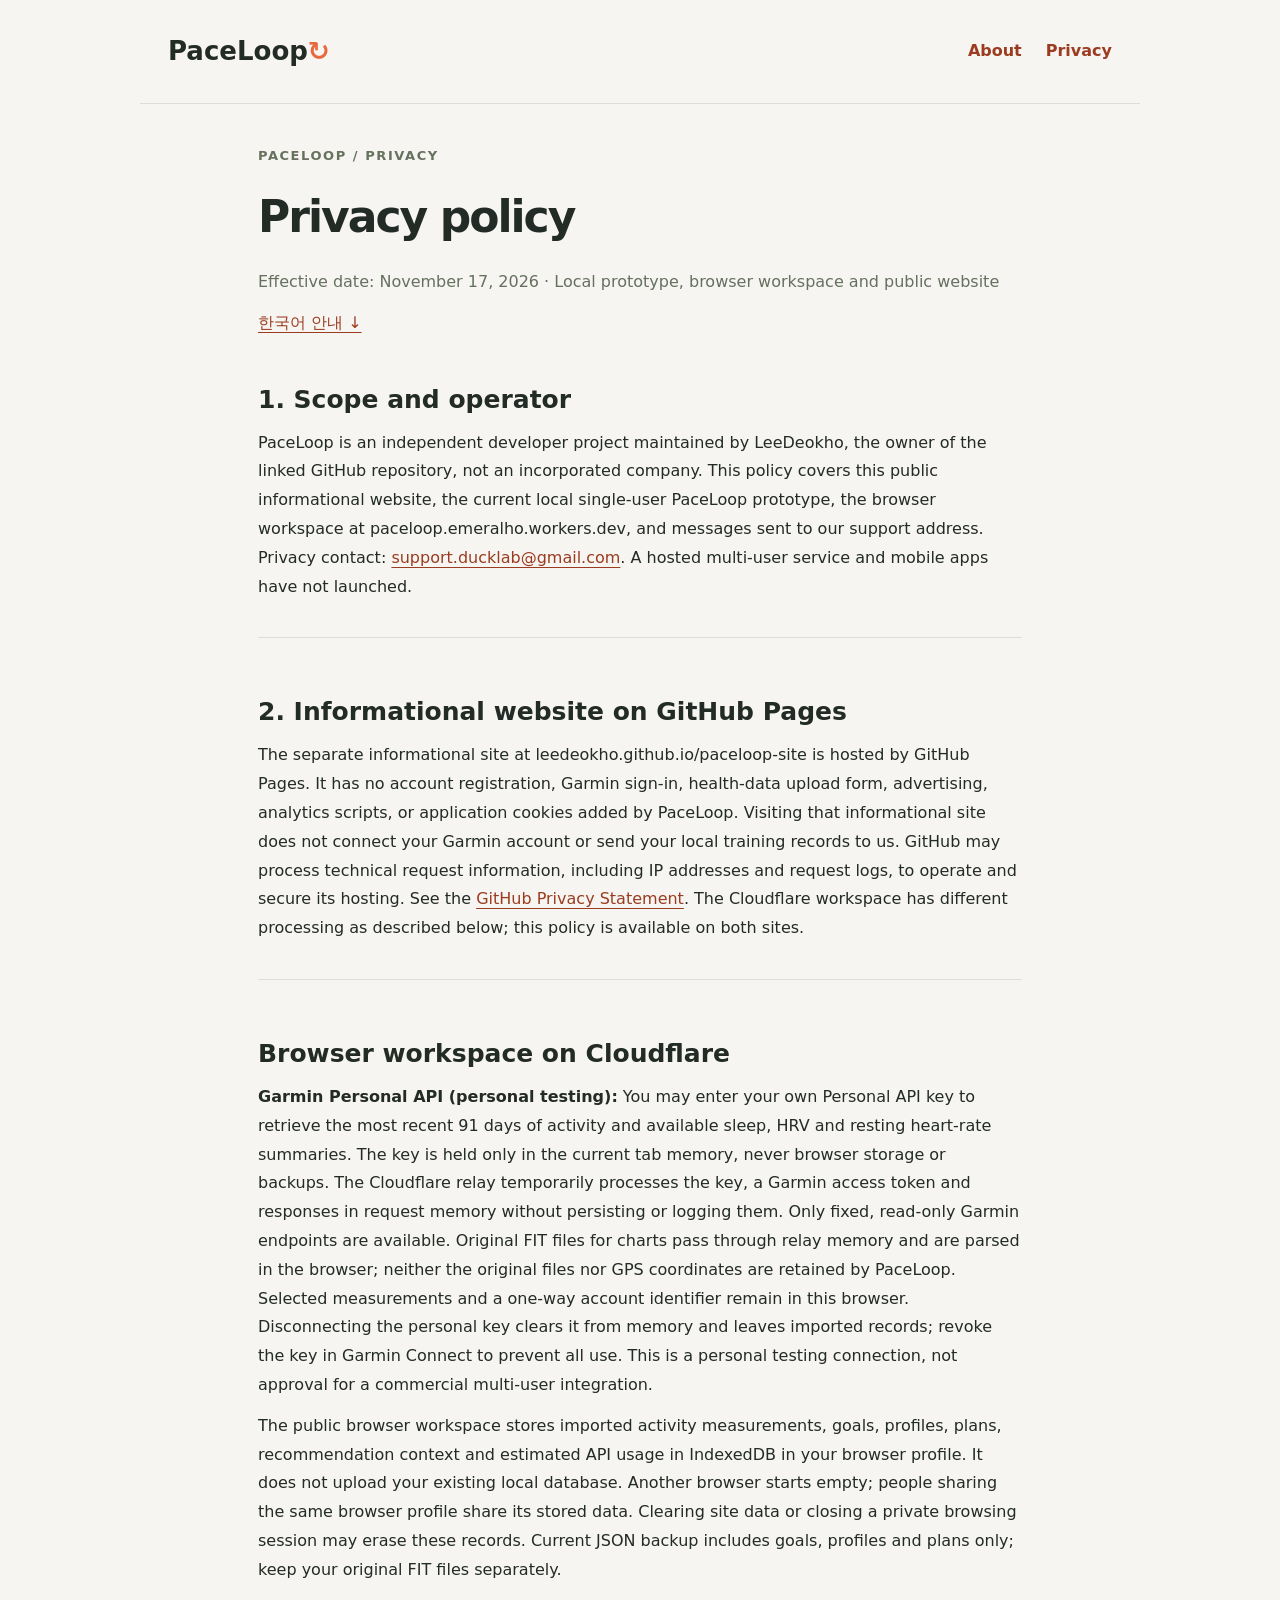
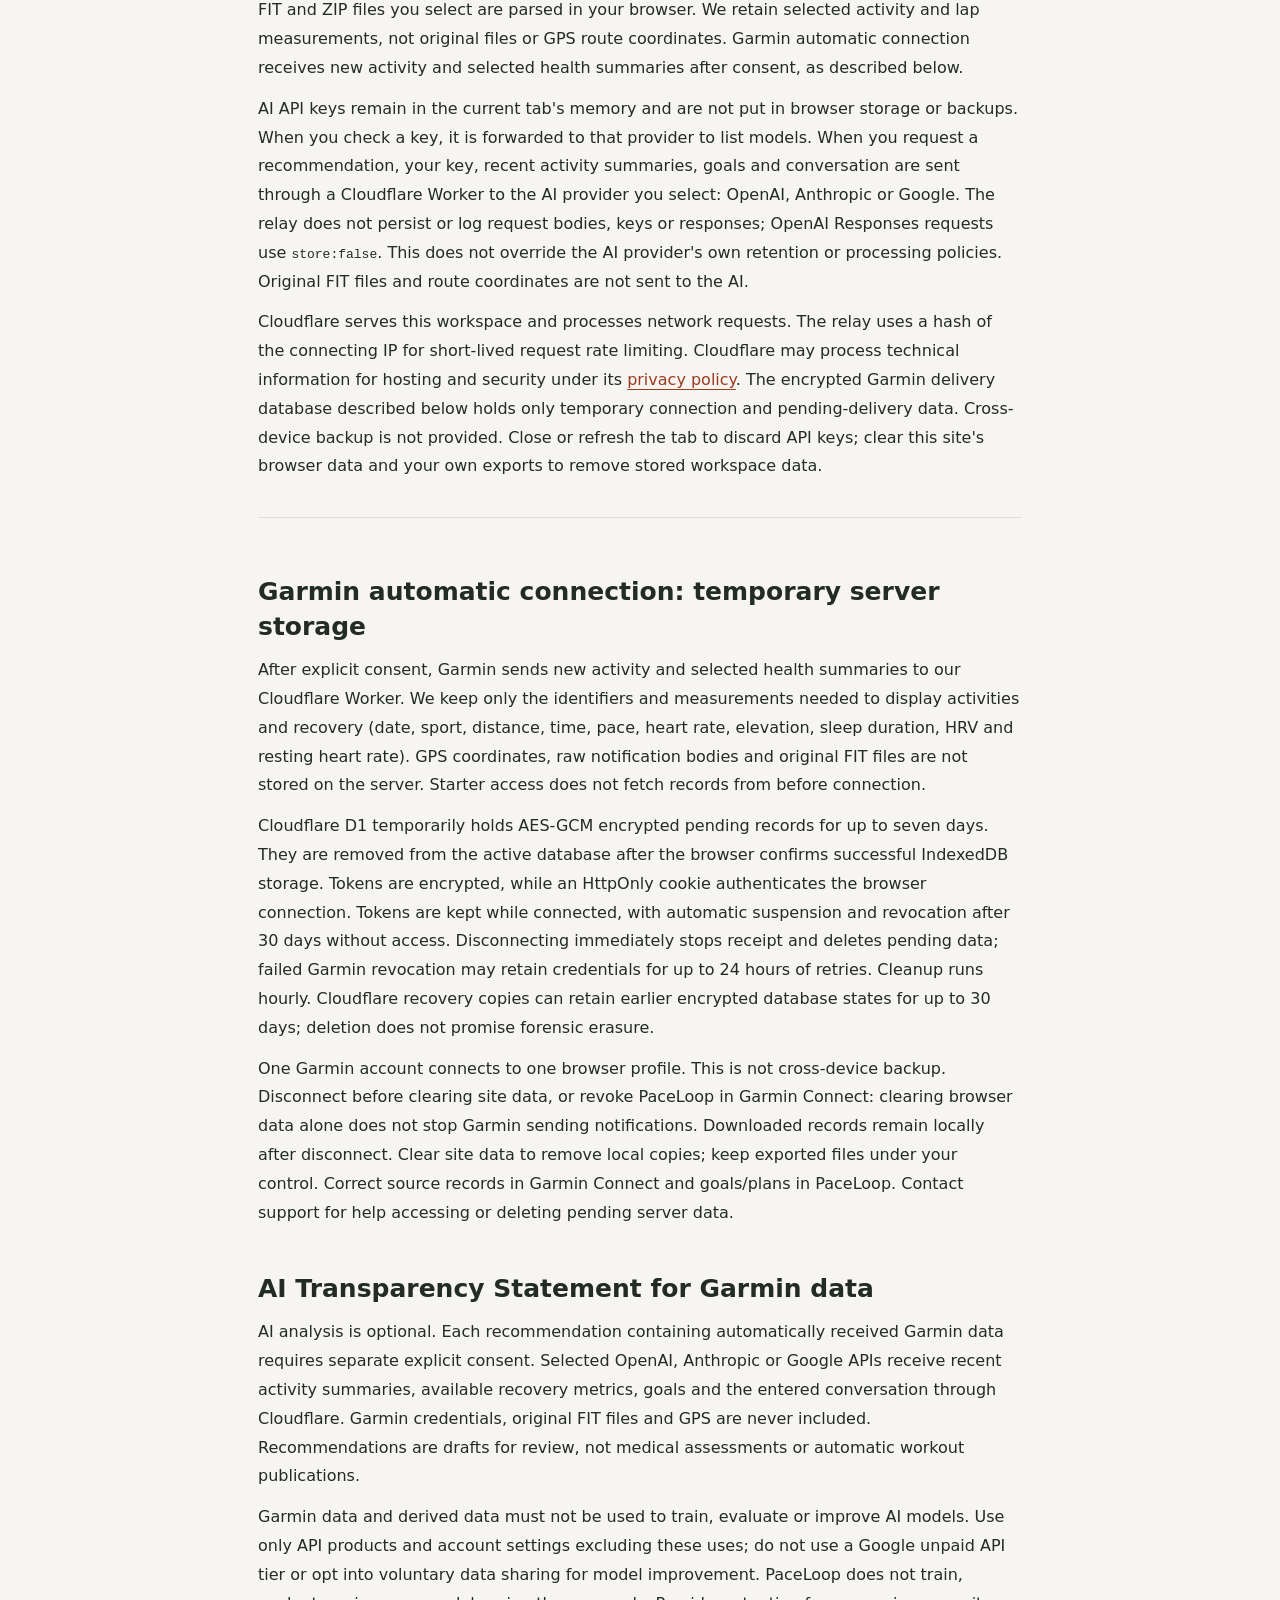
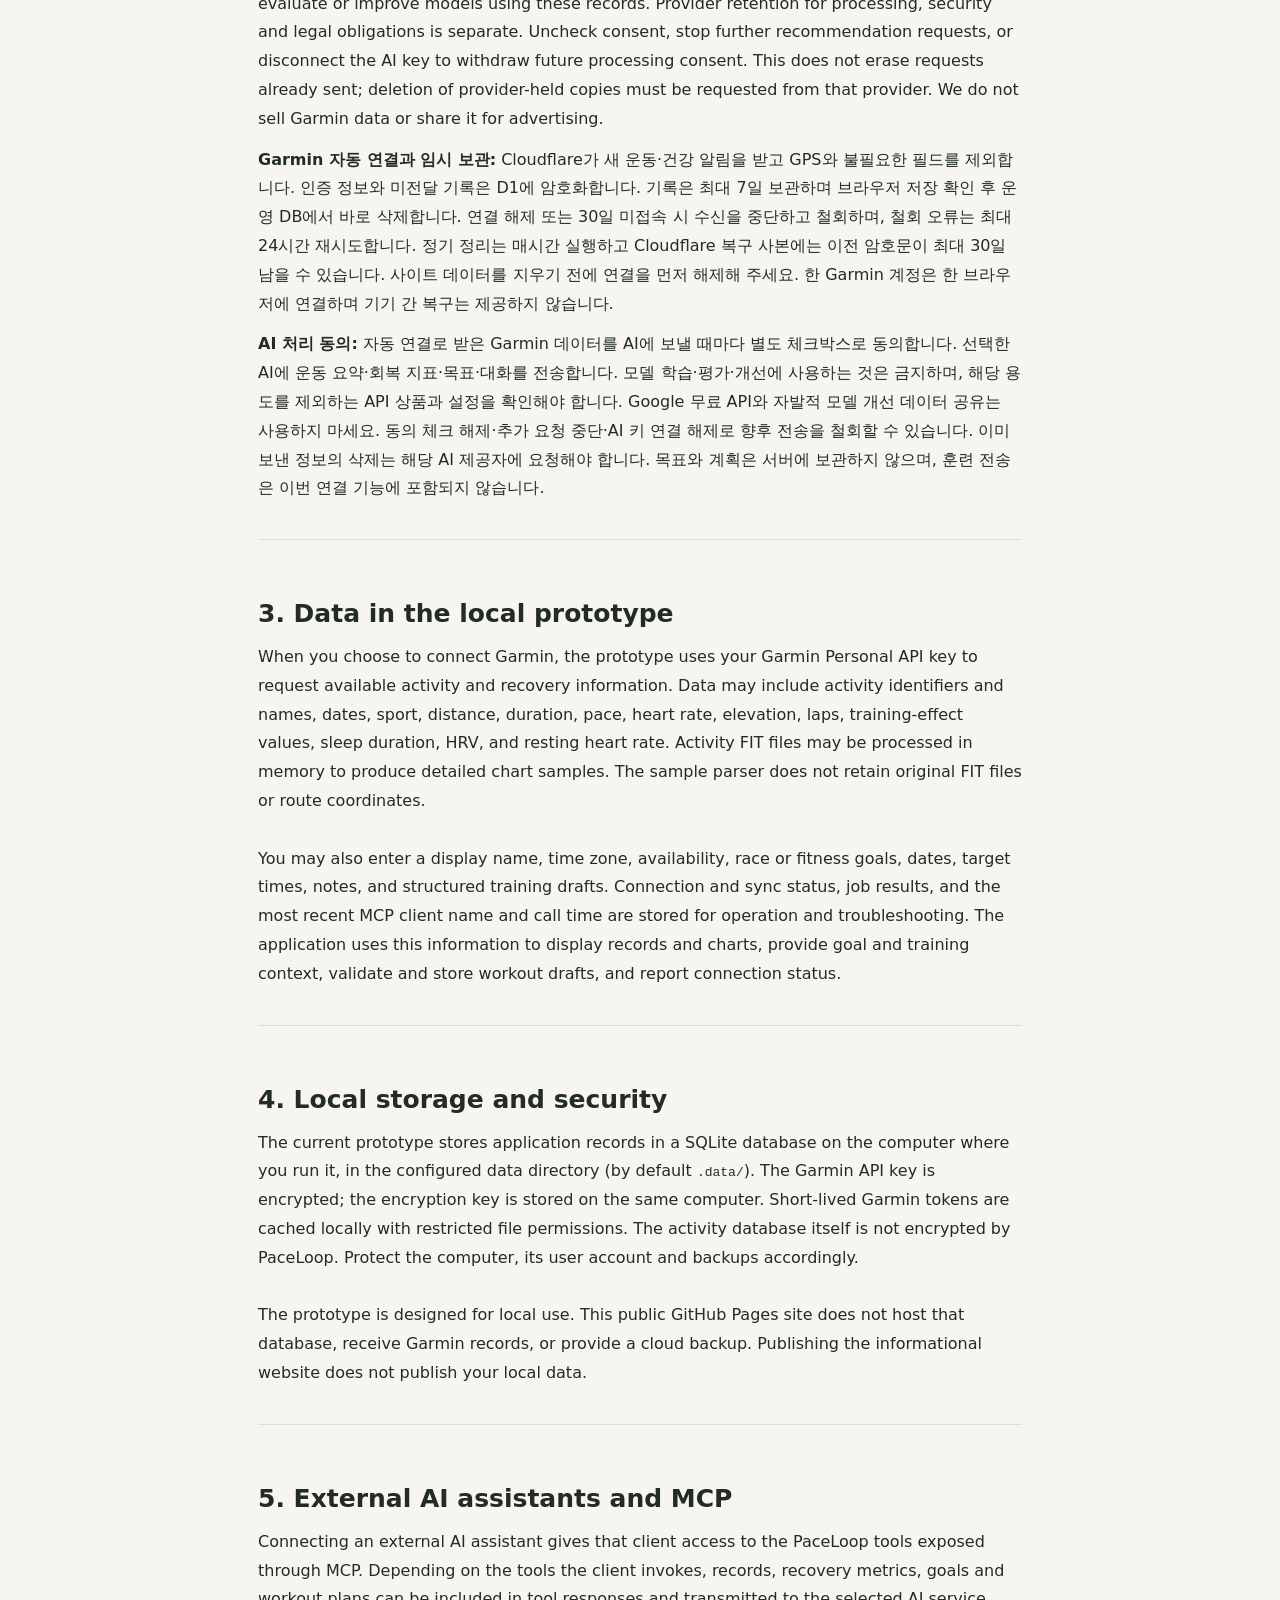
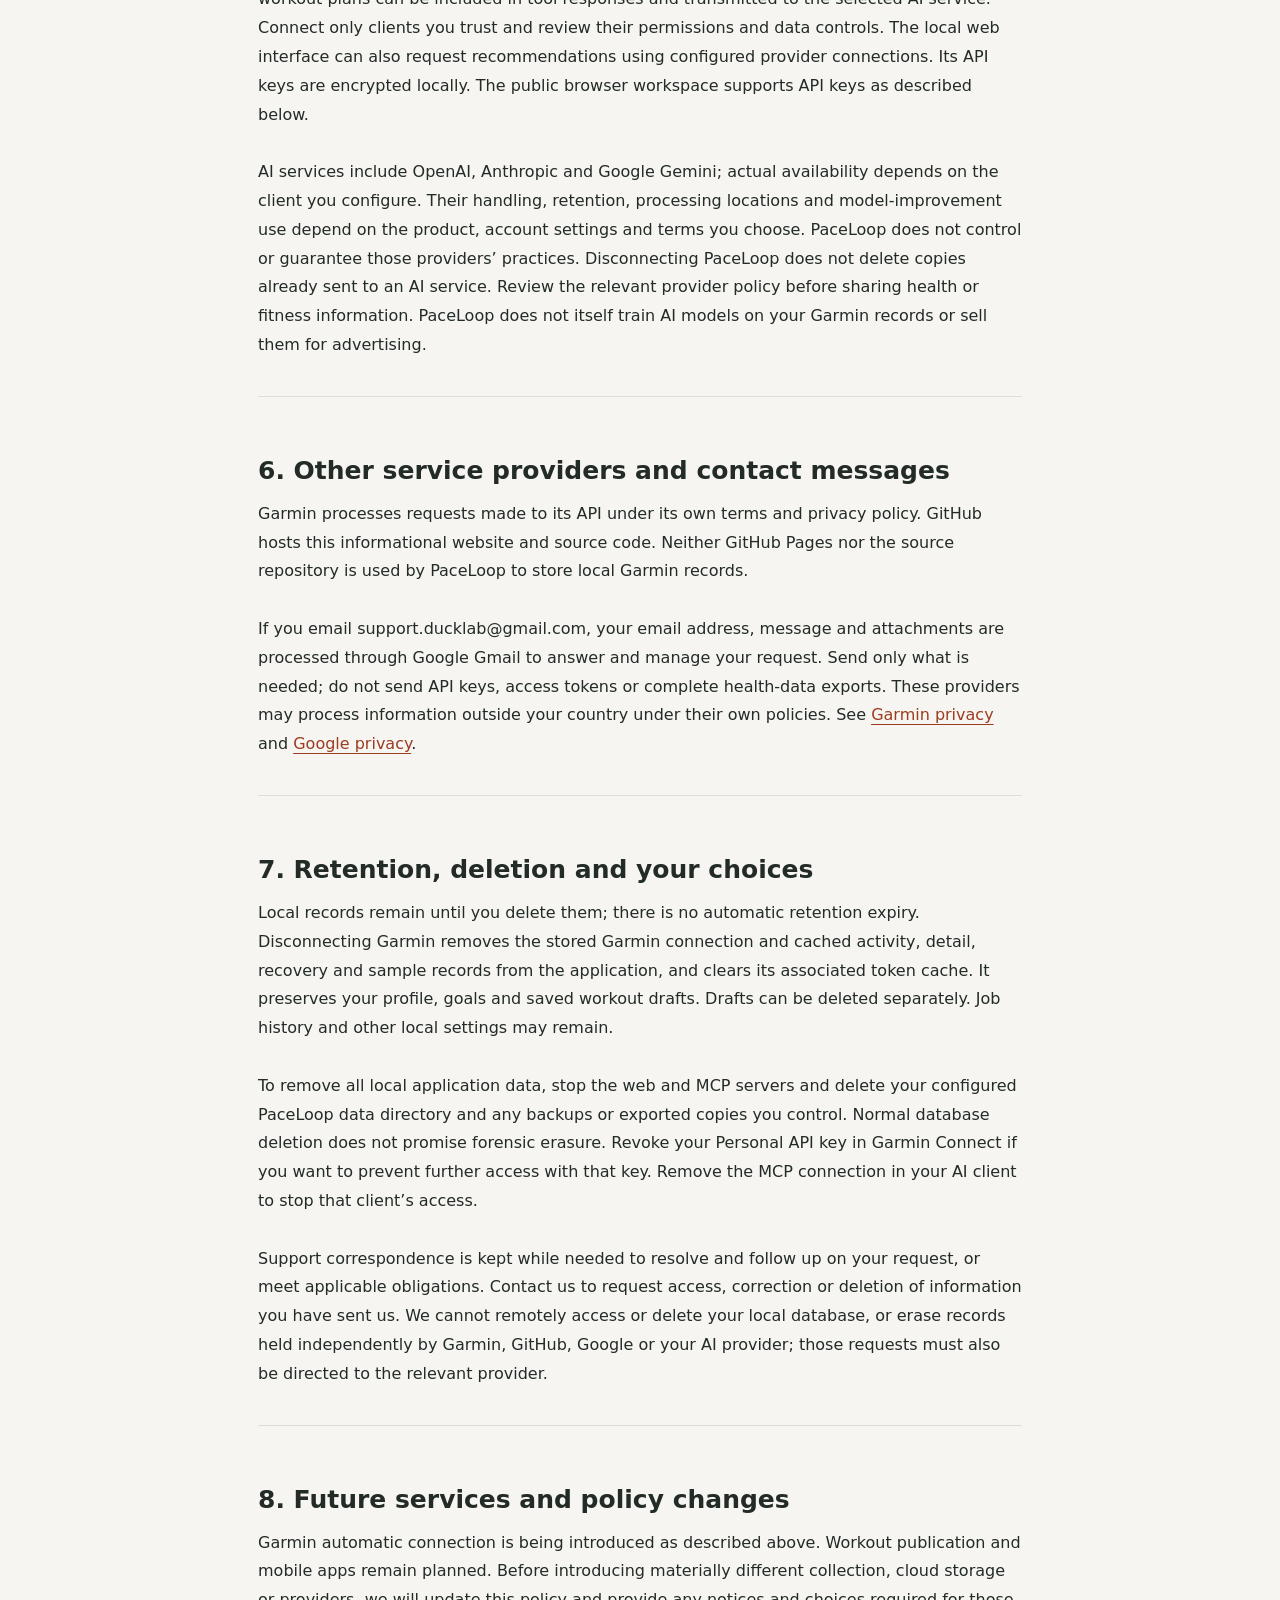
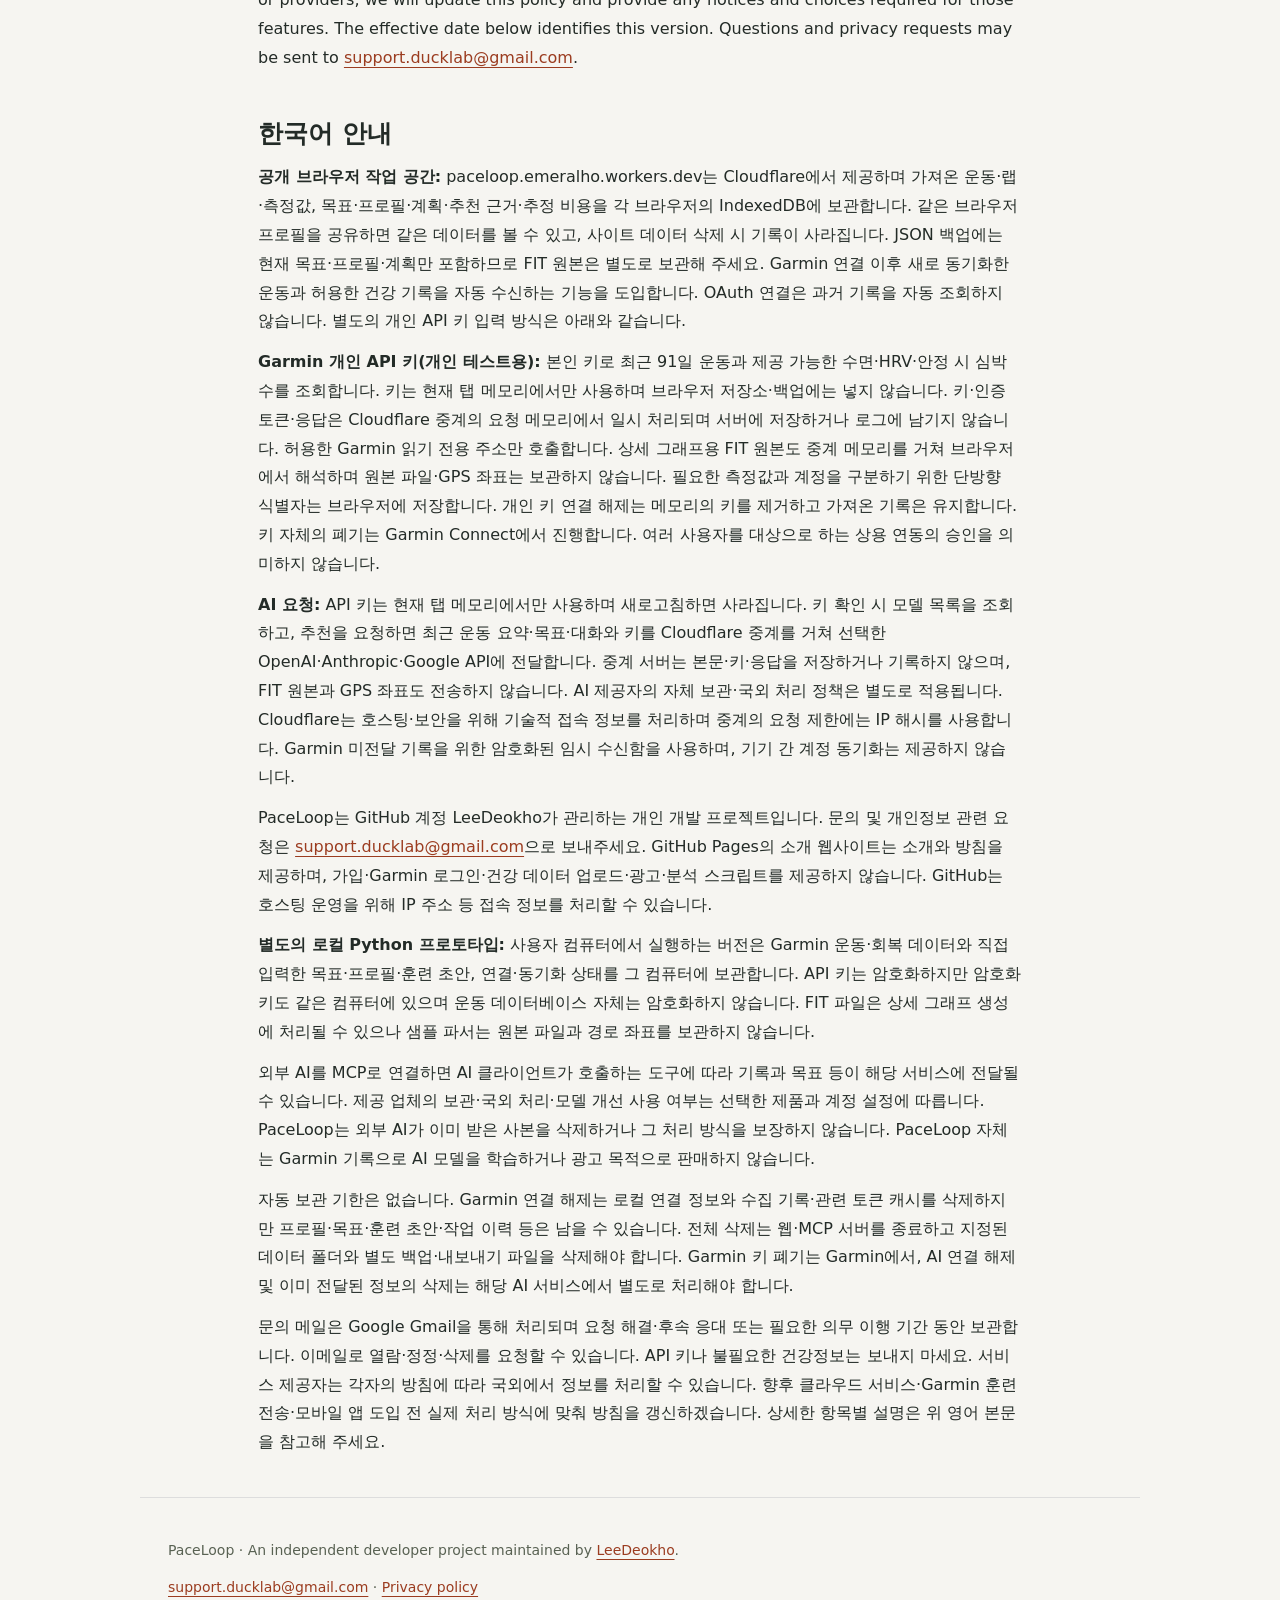
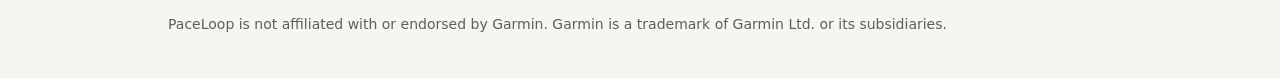
==== privacy/index.html @ 8177083c "feat: import Garmin history with a personal API key" ====
<!doctype html>
<html lang="en">
<head>
<meta charset="utf-8">
<meta name="viewport" content="width=device-width,initial-scale=1">
<title>Privacy policy | PaceLoop</title>
<meta name="description" content="PaceLoop, an independent running training project. Learn about the local prototype and how data is handled.">
<link rel="stylesheet" href="../style.css">
</head>
<body>
<header>
<a class="brand" href="../">PaceLoop<span aria-hidden="true" style="color:#e9683d">↻</span>
</a>
<nav aria-label="Main navigation">
<a href="../">About</a>
<a href="../privacy/">Privacy</a>
</nav>
</header>
<main class="policy">
<p class="eyebrow">PACELOOP / PRIVACY</p>
<h1>Privacy policy</h1>
<p class="muted">Effective date: November 17, 2026 · Local prototype, browser workspace and public website</p>
<p>
<a href="#korean">한국어 안내 ↓</a>
</p>
<section>
<h2>1. Scope and operator</h2>
<p>PaceLoop is an independent developer project maintained by LeeDeokho, the owner of the linked GitHub repository, not an incorporated company. This policy covers this public informational website, the current local single-user PaceLoop prototype, the browser workspace at paceloop.emeralho.workers.dev, and messages sent to our support address. Privacy contact: <a href="mailto:support.ducklab@gmail.com">support.ducklab@gmail.com</a>. A hosted multi-user service and mobile apps have not launched.</p>
</section>
<section>
<h2>2. Informational website on GitHub Pages</h2>
<p>The separate informational site at leedeokho.github.io/paceloop-site is hosted by GitHub Pages. It has no account registration, Garmin sign-in, health-data upload form, advertising, analytics scripts, or application cookies added by PaceLoop. Visiting that informational site does not connect your Garmin account or send your local training records to us. GitHub may process technical request information, including IP addresses and request logs, to operate and secure its hosting. See the <a href="https://docs.github.com/en/site-policy/privacy-policies/github-general-privacy-statement">GitHub Privacy Statement</a>. The Cloudflare workspace has different processing as described below; this policy is available on both sites.</p>
</section>
<section>
<h2>Browser workspace on Cloudflare</h2>
<p><strong>Garmin Personal API (personal testing):</strong> You may enter your own Personal API key to retrieve the most recent 91 days of activity and available sleep, HRV and resting heart-rate summaries. The key is held only in the current tab memory, never browser storage or backups. The Cloudflare relay temporarily processes the key, a Garmin access token and responses in request memory without persisting or logging them. Only fixed, read-only Garmin endpoints are available. Original FIT files for charts pass through relay memory and are parsed in the browser; neither the original files nor GPS coordinates are retained by PaceLoop. Selected measurements and a one-way account identifier remain in this browser. Disconnecting the personal key clears it from memory and leaves imported records; revoke the key in Garmin Connect to prevent all use. This is a personal testing connection, not approval for a commercial multi-user integration.</p>

<p>The public browser workspace stores imported activity measurements, goals, profiles, plans, recommendation context and estimated API usage in IndexedDB in your browser profile. It does not upload your existing local database. Another browser starts empty; people sharing the same browser profile share its stored data. Clearing site data or closing a private browsing session may erase these records. Current JSON backup includes goals, profiles and plans only; keep your original FIT files separately.</p>
<p>FIT and ZIP files you select are parsed in your browser. We retain selected activity and lap measurements, not original files or GPS route coordinates. Garmin automatic connection receives new activity and selected health summaries after consent, as described below.</p>
<p>AI API keys remain in the current tab's memory and are not put in browser storage or backups. When you check a key, it is forwarded to that provider to list models. When you request a recommendation, your key, recent activity summaries, goals and conversation are sent through a Cloudflare Worker to the AI provider you select: OpenAI, Anthropic or Google. The relay does not persist or log request bodies, keys or responses; OpenAI Responses requests use <code>store:false</code>. This does not override the AI provider's own retention or processing policies. Original FIT files and route coordinates are not sent to the AI.</p>
<p>Cloudflare serves this workspace and processes network requests. The relay uses a hash of the connecting IP for short-lived request rate limiting. Cloudflare may process technical information for hosting and security under its <a href="https://www.cloudflare.com/privacypolicy/">privacy policy</a>. The encrypted Garmin delivery database described below holds only temporary connection and pending-delivery data. Cross-device backup is not provided. Close or refresh the tab to discard API keys; clear this site's browser data and your own exports to remove stored workspace data.</p>
</section>
<section>
<h2>Garmin automatic connection: temporary server storage</h2>
<p>After explicit consent, Garmin sends new activity and selected health summaries to our Cloudflare Worker. We keep only the identifiers and measurements needed to display activities and recovery (date, sport, distance, time, pace, heart rate, elevation, sleep duration, HRV and resting heart rate). GPS coordinates, raw notification bodies and original FIT files are not stored on the server. Starter access does not fetch records from before connection.</p>
<p>Cloudflare D1 temporarily holds AES-GCM encrypted pending records for up to seven days. They are removed from the active database after the browser confirms successful IndexedDB storage. Tokens are encrypted, while an HttpOnly cookie authenticates the browser connection. Tokens are kept while connected, with automatic suspension and revocation after 30 days without access. Disconnecting immediately stops receipt and deletes pending data; failed Garmin revocation may retain credentials for up to 24 hours of retries. Cleanup runs hourly. Cloudflare recovery copies can retain earlier encrypted database states for up to 30 days; deletion does not promise forensic erasure.</p>
<p>One Garmin account connects to one browser profile. This is not cross-device backup. Disconnect before clearing site data, or revoke PaceLoop in Garmin Connect: clearing browser data alone does not stop Garmin sending notifications. Downloaded records remain locally after disconnect. Clear site data to remove local copies; keep exported files under your control. Correct source records in Garmin Connect and goals/plans in PaceLoop. Contact support for help accessing or deleting pending server data.</p>
<h2>AI Transparency Statement for Garmin data</h2>
<p>AI analysis is optional. Each recommendation containing automatically received Garmin data requires separate explicit consent. Selected OpenAI, Anthropic or Google APIs receive recent activity summaries, available recovery metrics, goals and the entered conversation through Cloudflare. Garmin credentials, original FIT files and GPS are never included. Recommendations are drafts for review, not medical assessments or automatic workout publications.</p>
<p>Garmin data and derived data must not be used to train, evaluate or improve AI models. Use only API products and account settings excluding these uses; do not use a Google unpaid API tier or opt into voluntary data sharing for model improvement. PaceLoop does not train, evaluate or improve models using these records. Provider retention for processing, security and legal obligations is separate. Uncheck consent, stop further recommendation requests, or disconnect the AI key to withdraw future processing consent. This does not erase requests already sent; deletion of provider-held copies must be requested from that provider. We do not sell Garmin data or share it for advertising.</p>
<p lang="ko"><strong>Garmin 자동 연결과 임시 보관:</strong> Cloudflare가 새 운동·건강 알림을 받고 GPS와 불필요한 필드를 제외합니다. 인증 정보와 미전달 기록은 D1에 암호화합니다. 기록은 최대 7일 보관하며 브라우저 저장 확인 후 운영 DB에서 바로 삭제합니다. 연결 해제 또는 30일 미접속 시 수신을 중단하고 철회하며, 철회 오류는 최대 24시간 재시도합니다. 정기 정리는 매시간 실행하고 Cloudflare 복구 사본에는 이전 암호문이 최대 30일 남을 수 있습니다. 사이트 데이터를 지우기 전에 연결을 먼저 해제해 주세요. 한 Garmin 계정은 한 브라우저에 연결하며 기기 간 복구는 제공하지 않습니다.</p>
<p lang="ko"><strong>AI 처리 동의:</strong> 자동 연결로 받은 Garmin 데이터를 AI에 보낼 때마다 별도 체크박스로 동의합니다. 선택한 AI에 운동 요약·회복 지표·목표·대화를 전송합니다. 모델 학습·평가·개선에 사용하는 것은 금지하며, 해당 용도를 제외하는 API 상품과 설정을 확인해야 합니다. Google 무료 API와 자발적 모델 개선 데이터 공유는 사용하지 마세요. 동의 체크 해제·추가 요청 중단·AI 키 연결 해제로 향후 전송을 철회할 수 있습니다. 이미 보낸 정보의 삭제는 해당 AI 제공자에 요청해야 합니다. 목표와 계획은 서버에 보관하지 않으며, 훈련 전송은 이번 연결 기능에 포함되지 않습니다.</p>
</section>
<section>
<h2>3. Data in the local prototype</h2>
<p>When you choose to connect Garmin, the prototype uses your Garmin Personal API key to request available activity and recovery information. Data may include activity identifiers and names, dates, sport, distance, duration, pace, heart rate, elevation, laps, training-effect values, sleep duration, HRV, and resting heart rate. Activity FIT files may be processed in memory to produce detailed chart samples. The sample parser does not retain original FIT files or route coordinates.<br>
<br>You may also enter a display name, time zone, availability, race or fitness goals, dates, target times, notes, and structured training drafts. Connection and sync status, job results, and the most recent MCP client name and call time are stored for operation and troubleshooting. The application uses this information to display records and charts, provide goal and training context, validate and store workout drafts, and report connection status.</p>
</section>
<section>
<h2>4. Local storage and security</h2>
<p>The current prototype stores application records in a SQLite database on the computer where you run it, in the configured data directory (by default <code>.data/</code>). The Garmin API key is encrypted; the encryption key is stored on the same computer. Short-lived Garmin tokens are cached locally with restricted file permissions. The activity database itself is not encrypted by PaceLoop. Protect the computer, its user account and backups accordingly.<br>
<br>The prototype is designed for local use. This public GitHub Pages site does not host that database, receive Garmin records, or provide a cloud backup. Publishing the informational website does not publish your local data.</p>
</section>
<section>
<h2>5. External AI assistants and MCP</h2>
<p>Connecting an external AI assistant gives that client access to the PaceLoop tools exposed through MCP. Depending on the tools the client invokes, records, recovery metrics, goals and workout plans can be included in tool responses and transmitted to the selected AI service. Connect only clients you trust and review their permissions and data controls. The local web interface can also request recommendations using configured provider connections. Its API keys are encrypted locally. The public browser workspace supports API keys as described below.<br>
<br>AI services include OpenAI, Anthropic and Google Gemini; actual availability depends on the client you configure. Their handling, retention, processing locations and model-improvement use depend on the product, account settings and terms you choose. PaceLoop does not control or guarantee those providers’ practices. Disconnecting PaceLoop does not delete copies already sent to an AI service. Review the relevant provider policy before sharing health or fitness information. PaceLoop does not itself train AI models on your Garmin records or sell them for advertising.</p>
</section>
<section>
<h2>6. Other service providers and contact messages</h2>
<p>Garmin processes requests made to its API under its own terms and privacy policy. GitHub hosts this informational website and source code. Neither GitHub Pages nor the source repository is used by PaceLoop to store local Garmin records.<br>
<br>If you email support.ducklab@gmail.com, your email address, message and attachments are processed through Google Gmail to answer and manage your request. Send only what is needed; do not send API keys, access tokens or complete health-data exports. These providers may process information outside your country under their own policies. See <a href="https://www.garmin.com/en-US/privacy/global/">Garmin privacy</a> and <a href="https://policies.google.com/privacy">Google privacy</a>.</p>
</section>
<section>
<h2>7. Retention, deletion and your choices</h2>
<p>Local records remain until you delete them; there is no automatic retention expiry. Disconnecting Garmin removes the stored Garmin connection and cached activity, detail, recovery and sample records from the application, and clears its associated token cache. It preserves your profile, goals and saved workout drafts. Drafts can be deleted separately. Job history and other local settings may remain.<br>
<br>To remove all local application data, stop the web and MCP servers and delete your configured PaceLoop data directory and any backups or exported copies you control. Normal database deletion does not promise forensic erasure. Revoke your Personal API key in Garmin Connect if you want to prevent further access with that key. Remove the MCP connection in your AI client to stop that client’s access.<br>
<br>Support correspondence is kept while needed to resolve and follow up on your request, or meet applicable obligations. Contact us to request access, correction or deletion of information you have sent us. We cannot remotely access or delete your local database, or erase records held independently by Garmin, GitHub, Google or your AI provider; those requests must also be directed to the relevant provider.</p>
</section>
<section>
<h2>8. Future services and policy changes</h2>
<p>Garmin automatic connection is being introduced as described above. Workout publication and mobile apps remain planned. Before introducing materially different collection, cloud storage or providers, we will update this policy and provide any notices and choices required for those features. The effective date below identifies this version. Questions and privacy requests may be sent to <a href="mailto:support.ducklab@gmail.com">support.ducklab@gmail.com</a>.</p>
</section>
<div id="korean">
<section lang="ko">
<h2>한국어 안내</h2><p><strong>공개 브라우저 작업 공간:</strong> paceloop.emeralho.workers.dev는 Cloudflare에서 제공하며 가져온 운동·랩·측정값, 목표·프로필·계획·추천 근거·추정 비용을 각 브라우저의 IndexedDB에 보관합니다. 같은 브라우저 프로필을 공유하면 같은 데이터를 볼 수 있고, 사이트 데이터 삭제 시 기록이 사라집니다. JSON 백업에는 현재 목표·프로필·계획만 포함하므로 FIT 원본은 별도로 보관해 주세요. Garmin 연결 이후 새로 동기화한 운동과 허용한 건강 기록을 자동 수신하는 기능을 도입합니다. OAuth 연결은 과거 기록을 자동 조회하지 않습니다. 별도의 개인 API 키 입력 방식은 아래와 같습니다.</p>
<p><strong>Garmin 개인 API 키(개인 테스트용):</strong> 본인 키로 최근 91일 운동과 제공 가능한 수면·HRV·안정 시 심박수를 조회합니다. 키는 현재 탭 메모리에서만 사용하며 브라우저 저장소·백업에는 넣지 않습니다. 키·인증 토큰·응답은 Cloudflare 중계의 요청 메모리에서 일시 처리되며 서버에 저장하거나 로그에 남기지 않습니다. 허용한 Garmin 읽기 전용 주소만 호출합니다. 상세 그래프용 FIT 원본도 중계 메모리를 거쳐 브라우저에서 해석하며 원본 파일·GPS 좌표는 보관하지 않습니다. 필요한 측정값과 계정을 구분하기 위한 단방향 식별자는 브라우저에 저장합니다. 개인 키 연결 해제는 메모리의 키를 제거하고 가져온 기록은 유지합니다. 키 자체의 폐기는 Garmin Connect에서 진행합니다. 여러 사용자를 대상으로 하는 상용 연동의 승인을 의미하지 않습니다.</p>
<p><strong>AI 요청:</strong> API 키는 현재 탭 메모리에서만 사용하며 새로고침하면 사라집니다. 키 확인 시 모델 목록을 조회하고, 추천을 요청하면 최근 운동 요약·목표·대화와 키를 Cloudflare 중계를 거쳐 선택한 OpenAI·Anthropic·Google API에 전달합니다. 중계 서버는 본문·키·응답을 저장하거나 기록하지 않으며, FIT 원본과 GPS 좌표도 전송하지 않습니다. AI 제공자의 자체 보관·국외 처리 정책은 별도로 적용됩니다. Cloudflare는 호스팅·보안을 위해 기술적 접속 정보를 처리하며 중계의 요청 제한에는 IP 해시를 사용합니다. Garmin 미전달 기록을 위한 암호화된 임시 수신함을 사용하며, 기기 간 계정 동기화는 제공하지 않습니다.</p>

<p>PaceLoop는 GitHub 계정 LeeDeokho가 관리하는 개인 개발 프로젝트입니다. 문의 및 개인정보 관련 요청은 <a href="mailto:support.ducklab@gmail.com">support.ducklab@gmail.com</a>으로 보내주세요. GitHub Pages의 소개 웹사이트는 소개와 방침을 제공하며, 가입·Garmin 로그인·건강 데이터 업로드·광고·분석 스크립트를 제공하지 않습니다. GitHub는 호스팅 운영을 위해 IP 주소 등 접속 정보를 처리할 수 있습니다.</p>
<p><strong>별도의 로컬 Python 프로토타입:</strong> 사용자 컴퓨터에서 실행하는 버전은 Garmin 운동·회복 데이터와 직접 입력한 목표·프로필·훈련 초안, 연결·동기화 상태를 그 컴퓨터에 보관합니다. API 키는 암호화하지만 암호화 키도 같은 컴퓨터에 있으며 운동 데이터베이스 자체는 암호화하지 않습니다. FIT 파일은 상세 그래프 생성에 처리될 수 있으나 샘플 파서는 원본 파일과 경로 좌표를 보관하지 않습니다.</p>
<p>외부 AI를 MCP로 연결하면 AI 클라이언트가 호출하는 도구에 따라 기록과 목표 등이 해당 서비스에 전달될 수 있습니다. 제공 업체의 보관·국외 처리·모델 개선 사용 여부는 선택한 제품과 계정 설정에 따릅니다. PaceLoop는 외부 AI가 이미 받은 사본을 삭제하거나 그 처리 방식을 보장하지 않습니다. PaceLoop 자체는 Garmin 기록으로 AI 모델을 학습하거나 광고 목적으로 판매하지 않습니다.</p>
<p>자동 보관 기한은 없습니다. Garmin 연결 해제는 로컬 연결 정보와 수집 기록·관련 토큰 캐시를 삭제하지만 프로필·목표·훈련 초안·작업 이력 등은 남을 수 있습니다. 전체 삭제는 웹·MCP 서버를 종료하고 지정된 데이터 폴더와 별도 백업·내보내기 파일을 삭제해야 합니다. Garmin 키 폐기는 Garmin에서, AI 연결 해제 및 이미 전달된 정보의 삭제는 해당 AI 서비스에서 별도로 처리해야 합니다.</p>
<p>문의 메일은 Google Gmail을 통해 처리되며 요청 해결·후속 응대 또는 필요한 의무 이행 기간 동안 보관합니다. 이메일로 열람·정정·삭제를 요청할 수 있습니다. API 키나 불필요한 건강정보는 보내지 마세요. 서비스 제공자는 각자의 방침에 따라 국외에서 정보를 처리할 수 있습니다. 향후 클라우드 서비스·Garmin 훈련 전송·모바일 앱 도입 전 실제 처리 방식에 맞춰 방침을 갱신하겠습니다. 상세한 항목별 설명은 위 영어 본문을 참고해 주세요.</p>
</section>
</div>
</main>
<footer>
<p>PaceLoop · An independent developer project maintained by <a href="https://github.com/LeeDeokho">LeeDeokho</a>.</p>
<p>
<a href="mailto:support.ducklab@gmail.com">support.ducklab@gmail.com</a> · <a href="../privacy/">Privacy policy</a>
</p>
<p>PaceLoop is not affiliated with or endorsed by Garmin. Garmin is a trademark of Garmin Ltd. or its subsidiaries.</p>
</footer>
</body>
</html>
---- style.css ----
*{box-sizing:border-box}html{scroll-behavior:smooth}body{margin:0;background:#f6f5f1;color:#232b27;font-family:system-ui,-apple-system,sans-serif;line-height:1.8}a{color:#9b3c20;text-underline-offset:4px}a:focus-visible{outline:3px solid #ec7048;outline-offset:5px}header,main,footer{max-width:1000px;margin:auto;padding:28px}header{display:flex;justify-content:space-between;align-items:center;border-bottom:1px solid #ddd}header a{text-decoration:none;font-weight:700}.brand{font-size:26px;color:#232b27}nav{display:flex;gap:24px}h1{font-size:clamp(36px,6vw,66px);line-height:1.2;letter-spacing:-.045em;margin:24px 0}h2{font-size:25px;line-height:1.4;margin:32px 0 12px}p{margin:12px 0}.eyebrow{color:#66715e;font-weight:700;letter-spacing:.12em;font-size:13px}.lead{font-size:21px;max-width:740px;color:#56624f}.hero{padding:40px 0}.button{display:inline-block;background:#e9683d;color:#fff;padding:12px 22px;border-radius:12px;text-decoration:none;font-weight:700;margin:16px 12px 0 0}.panel{background:#fff;border:1px solid #dfe2d9;border-radius:22px;padding:28px;margin:24px 0}.grid{display:grid;grid-template-columns:repeat(3,1fr);gap:24px}.grid h2{margin-top:0}.tag{display:inline-block;background:#eaf0e1;color:#4e613e;border-radius:20px;padding:4px 14px;font-size:13px}footer{border-top:1px solid #ddd;font-size:14px;color:#596253;overflow-wrap:anywhere}.policy{max-width:820px}.policy h1{font-size:44px}.policy h2{padding-top:12px}.policy p,.policy li{overflow-wrap:anywhere}.policy section+section{border-top:1px solid #ddd;margin-top:36px;padding-top:12px}.muted{color:#65705e}details{padding:20px 0}summary{cursor:pointer;font-weight:700;font-size:22px} @media(max-width:650px){header,main,footer{padding:20px}.grid{grid-template-columns:1fr;gap:12px}nav{gap:14px;font-size:14px}.panel{padding:20px}.hero{padding:24px 0}.policy h1{font-size:34px}}
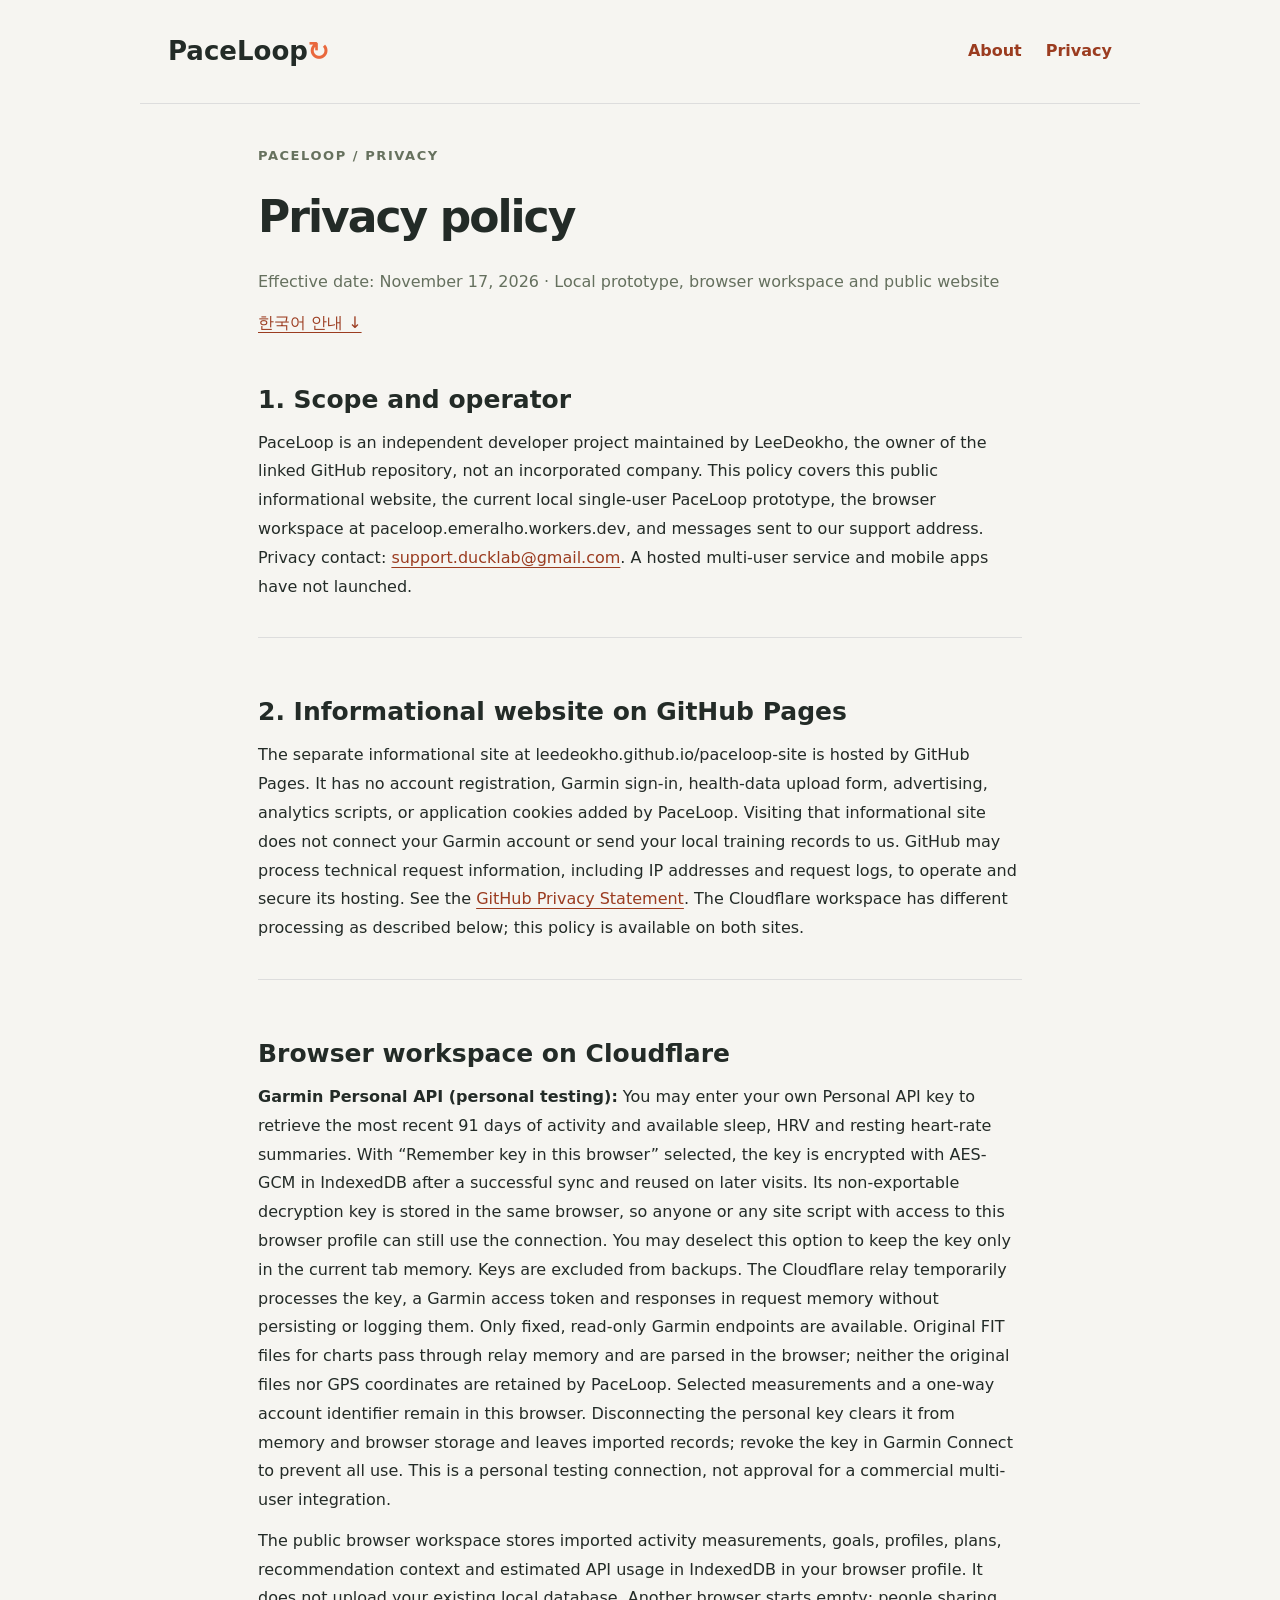
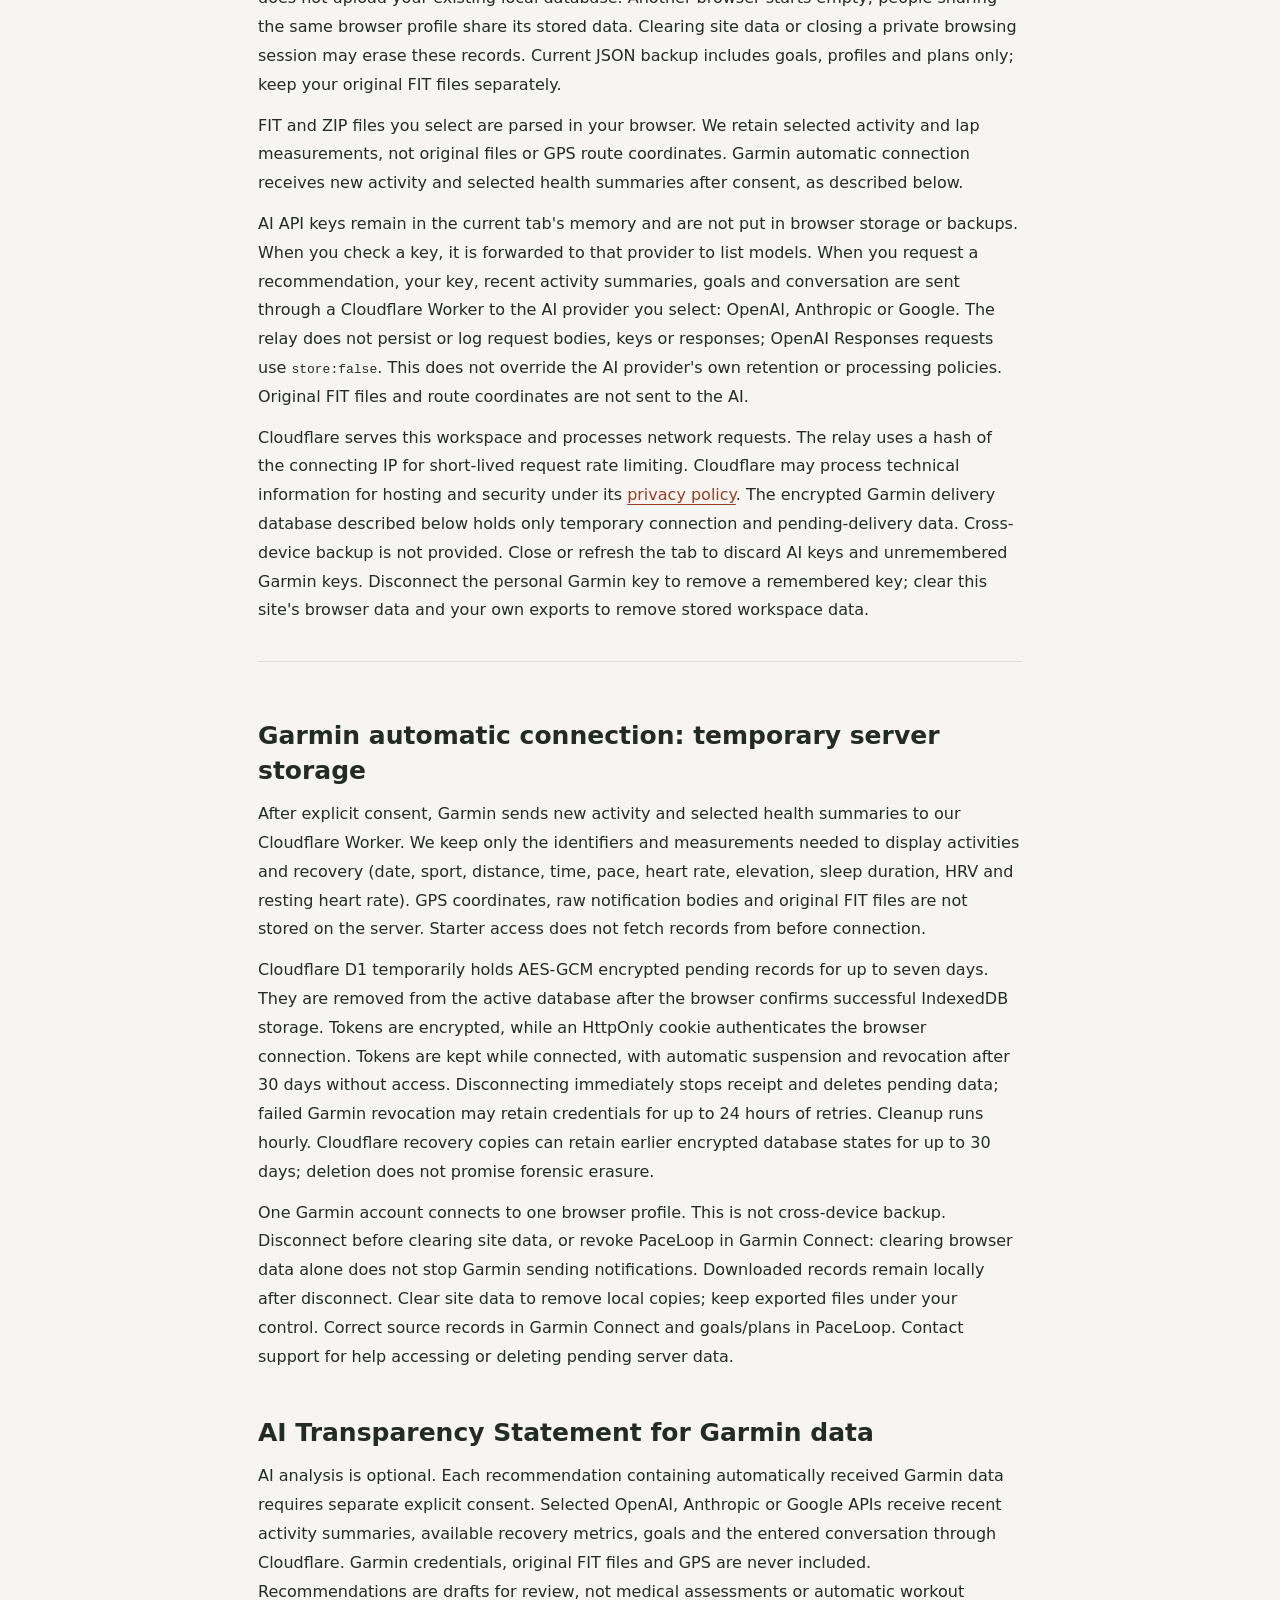
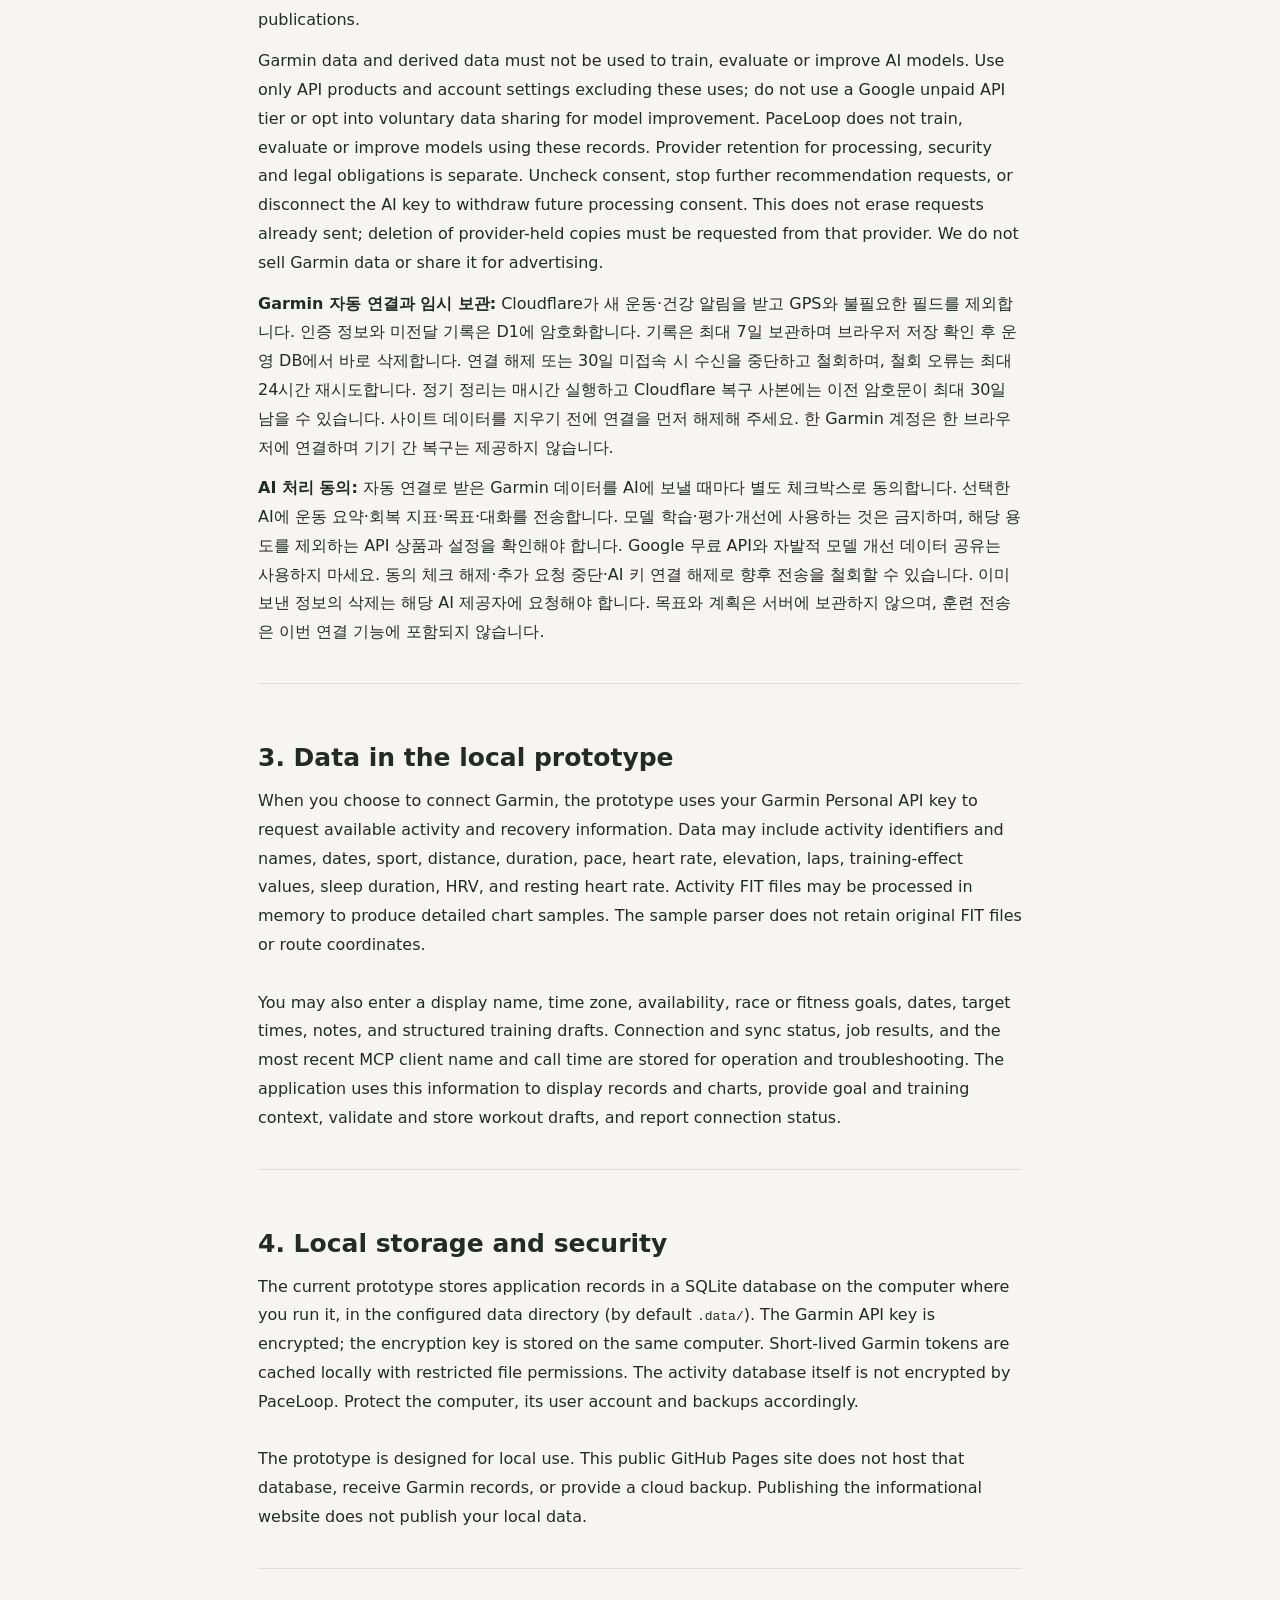
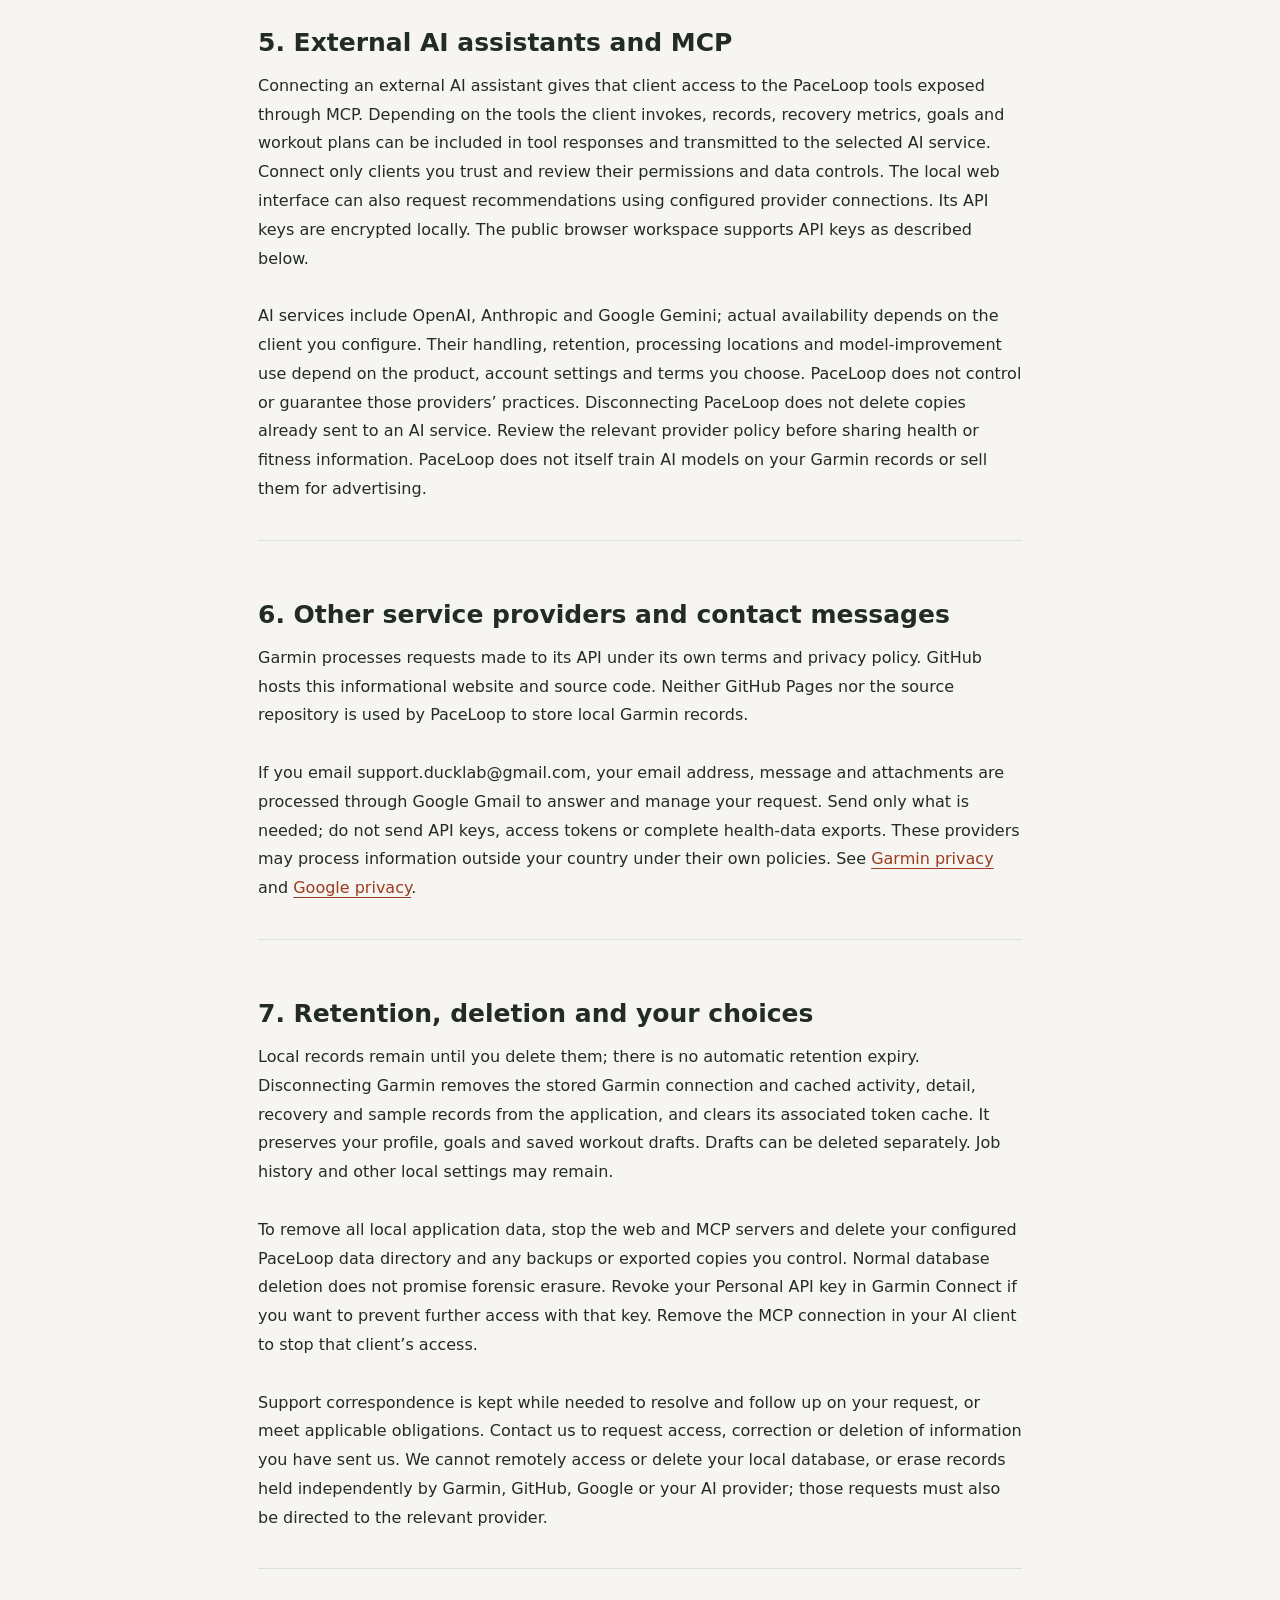
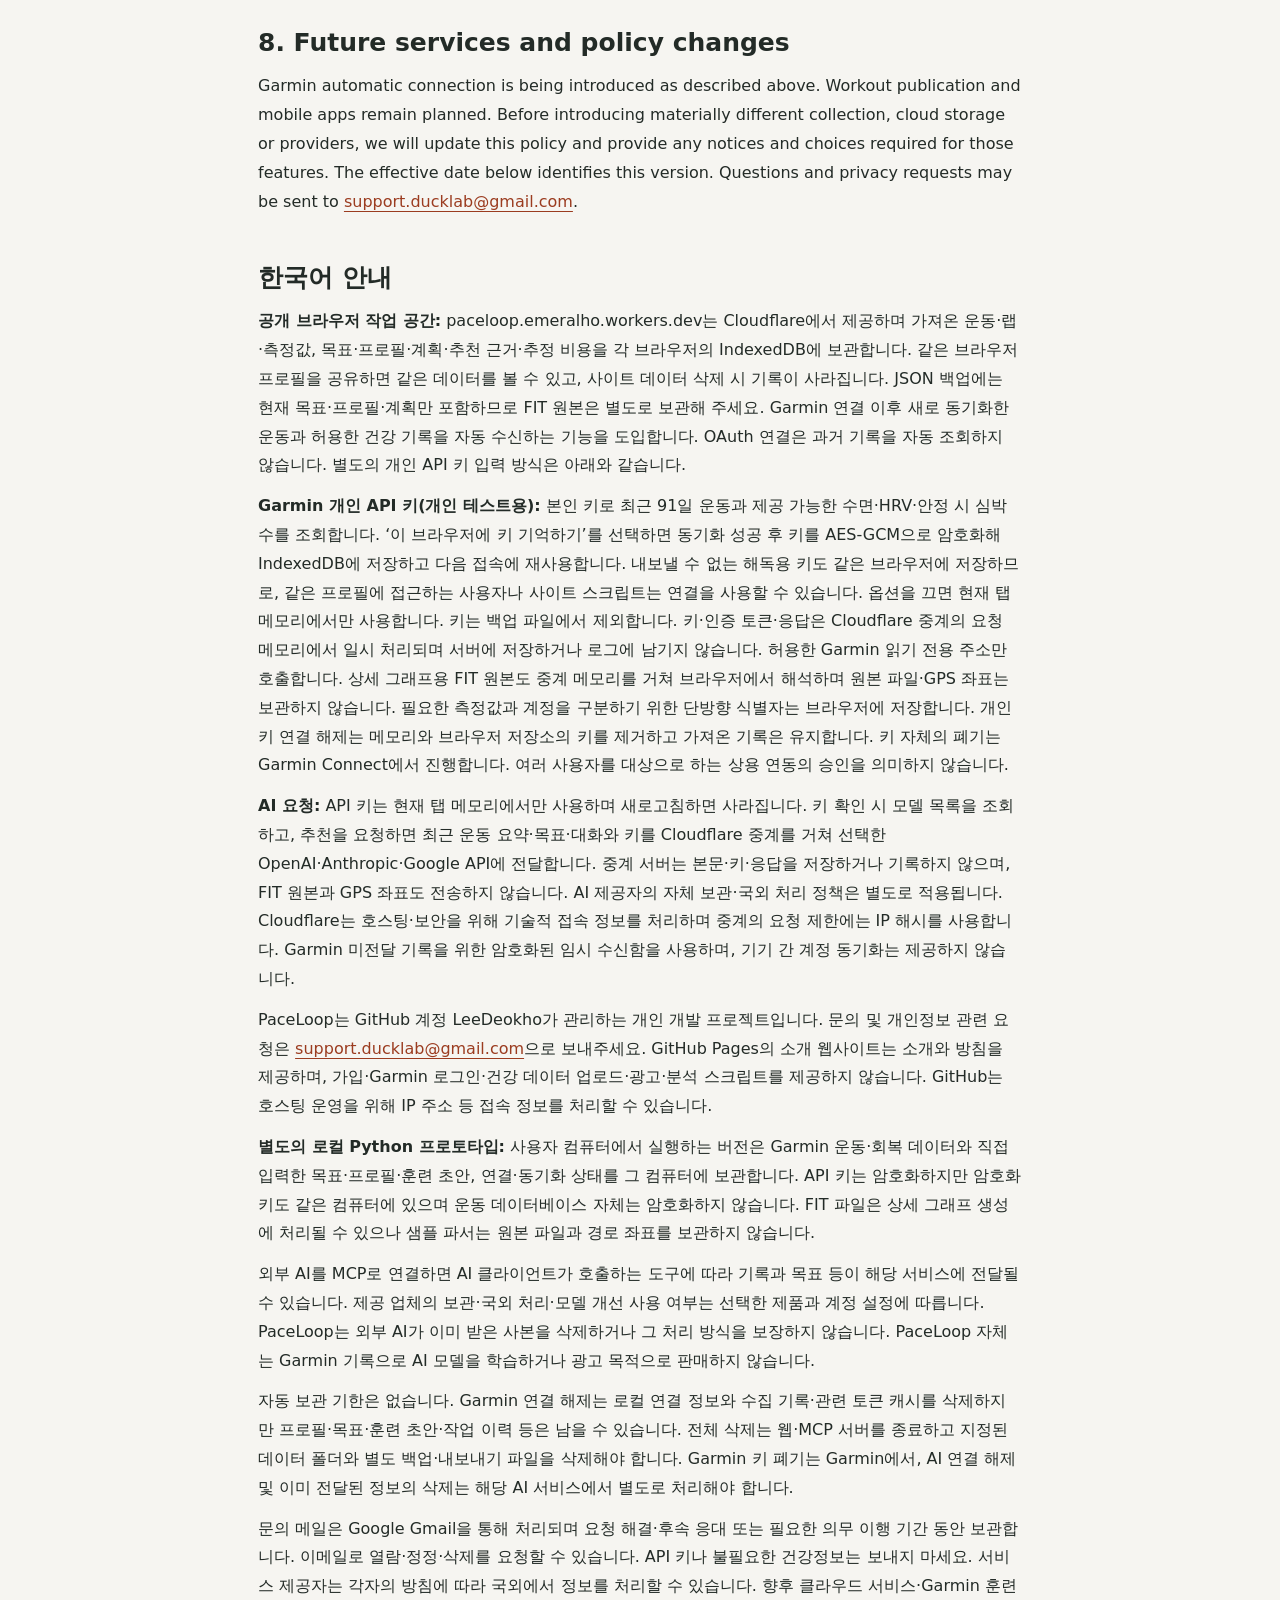
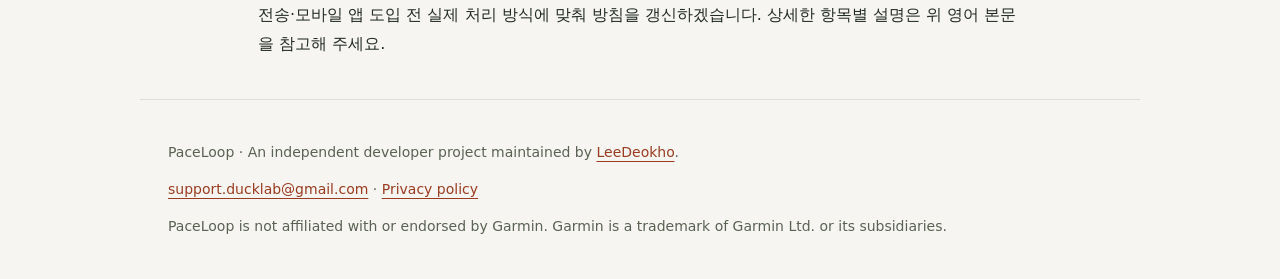
==== commit 07a81b6d: "feat: remember personal Garmin keys in browser storage" ====
--- a/privacy/index.html
+++ b/privacy/index.html
@@ -33,12 +33,12 @@
 </section>
 <section>
 <h2>Browser workspace on Cloudflare</h2>
-<p><strong>Garmin Personal API (personal testing):</strong> You may enter your own Personal API key to retrieve the most recent 91 days of activity and available sleep, HRV and resting heart-rate summaries. The key is held only in the current tab memory, never browser storage or backups. The Cloudflare relay temporarily processes the key, a Garmin access token and responses in request memory without persisting or logging them. Only fixed, read-only Garmin endpoints are available. Original FIT files for charts pass through relay memory and are parsed in the browser; neither the original files nor GPS coordinates are retained by PaceLoop. Selected measurements and a one-way account identifier remain in this browser. Disconnecting the personal key clears it from memory and leaves imported records; revoke the key in Garmin Connect to prevent all use. This is a personal testing connection, not approval for a commercial multi-user integration.</p>
+<p><strong>Garmin Personal API (personal testing):</strong> You may enter your own Personal API key to retrieve the most recent 91 days of activity and available sleep, HRV and resting heart-rate summaries. With “Remember key in this browser” selected, the key is encrypted with AES-GCM in IndexedDB after a successful sync and reused on later visits. Its non-exportable decryption key is stored in the same browser, so anyone or any site script with access to this browser profile can still use the connection. You may deselect this option to keep the key only in the current tab memory. Keys are excluded from backups. The Cloudflare relay temporarily processes the key, a Garmin access token and responses in request memory without persisting or logging them. Only fixed, read-only Garmin endpoints are available. Original FIT files for charts pass through relay memory and are parsed in the browser; neither the original files nor GPS coordinates are retained by PaceLoop. Selected measurements and a one-way account identifier remain in this browser. Disconnecting the personal key clears it from memory and browser storage and leaves imported records; revoke the key in Garmin Connect to prevent all use. This is a personal testing connection, not approval for a commercial multi-user integration.</p>
 
 <p>The public browser workspace stores imported activity measurements, goals, profiles, plans, recommendation context and estimated API usage in IndexedDB in your browser profile. It does not upload your existing local database. Another browser starts empty; people sharing the same browser profile share its stored data. Clearing site data or closing a private browsing session may erase these records. Current JSON backup includes goals, profiles and plans only; keep your original FIT files separately.</p>
 <p>FIT and ZIP files you select are parsed in your browser. We retain selected activity and lap measurements, not original files or GPS route coordinates. Garmin automatic connection receives new activity and selected health summaries after consent, as described below.</p>
 <p>AI API keys remain in the current tab's memory and are not put in browser storage or backups. When you check a key, it is forwarded to that provider to list models. When you request a recommendation, your key, recent activity summaries, goals and conversation are sent through a Cloudflare Worker to the AI provider you select: OpenAI, Anthropic or Google. The relay does not persist or log request bodies, keys or responses; OpenAI Responses requests use <code>store:false</code>. This does not override the AI provider's own retention or processing policies. Original FIT files and route coordinates are not sent to the AI.</p>
-<p>Cloudflare serves this workspace and processes network requests. The relay uses a hash of the connecting IP for short-lived request rate limiting. Cloudflare may process technical information for hosting and security under its <a href="https://www.cloudflare.com/privacypolicy/">privacy policy</a>. The encrypted Garmin delivery database described below holds only temporary connection and pending-delivery data. Cross-device backup is not provided. Close or refresh the tab to discard API keys; clear this site's browser data and your own exports to remove stored workspace data.</p>
+<p>Cloudflare serves this workspace and processes network requests. The relay uses a hash of the connecting IP for short-lived request rate limiting. Cloudflare may process technical information for hosting and security under its <a href="https://www.cloudflare.com/privacypolicy/">privacy policy</a>. The encrypted Garmin delivery database described below holds only temporary connection and pending-delivery data. Cross-device backup is not provided. Close or refresh the tab to discard AI keys and unremembered Garmin keys. Disconnect the personal Garmin key to remove a remembered key; clear this site's browser data and your own exports to remove stored workspace data.</p>
 </section>
 <section>
 <h2>Garmin automatic connection: temporary server storage</h2>
@@ -84,7 +84,7 @@
 <div id="korean">
 <section lang="ko">
 <h2>한국어 안내</h2><p><strong>공개 브라우저 작업 공간:</strong> paceloop.emeralho.workers.dev는 Cloudflare에서 제공하며 가져온 운동·랩·측정값, 목표·프로필·계획·추천 근거·추정 비용을 각 브라우저의 IndexedDB에 보관합니다. 같은 브라우저 프로필을 공유하면 같은 데이터를 볼 수 있고, 사이트 데이터 삭제 시 기록이 사라집니다. JSON 백업에는 현재 목표·프로필·계획만 포함하므로 FIT 원본은 별도로 보관해 주세요. Garmin 연결 이후 새로 동기화한 운동과 허용한 건강 기록을 자동 수신하는 기능을 도입합니다. OAuth 연결은 과거 기록을 자동 조회하지 않습니다. 별도의 개인 API 키 입력 방식은 아래와 같습니다.</p>
-<p><strong>Garmin 개인 API 키(개인 테스트용):</strong> 본인 키로 최근 91일 운동과 제공 가능한 수면·HRV·안정 시 심박수를 조회합니다. 키는 현재 탭 메모리에서만 사용하며 브라우저 저장소·백업에는 넣지 않습니다. 키·인증 토큰·응답은 Cloudflare 중계의 요청 메모리에서 일시 처리되며 서버에 저장하거나 로그에 남기지 않습니다. 허용한 Garmin 읽기 전용 주소만 호출합니다. 상세 그래프용 FIT 원본도 중계 메모리를 거쳐 브라우저에서 해석하며 원본 파일·GPS 좌표는 보관하지 않습니다. 필요한 측정값과 계정을 구분하기 위한 단방향 식별자는 브라우저에 저장합니다. 개인 키 연결 해제는 메모리의 키를 제거하고 가져온 기록은 유지합니다. 키 자체의 폐기는 Garmin Connect에서 진행합니다. 여러 사용자를 대상으로 하는 상용 연동의 승인을 의미하지 않습니다.</p>
+<p><strong>Garmin 개인 API 키(개인 테스트용):</strong> 본인 키로 최근 91일 운동과 제공 가능한 수면·HRV·안정 시 심박수를 조회합니다. ‘이 브라우저에 키 기억하기’를 선택하면 동기화 성공 후 키를 AES-GCM으로 암호화해 IndexedDB에 저장하고 다음 접속에 재사용합니다. 내보낼 수 없는 해독용 키도 같은 브라우저에 저장하므로, 같은 프로필에 접근하는 사용자나 사이트 스크립트는 연결을 사용할 수 있습니다. 옵션을 끄면 현재 탭 메모리에서만 사용합니다. 키는 백업 파일에서 제외합니다. 키·인증 토큰·응답은 Cloudflare 중계의 요청 메모리에서 일시 처리되며 서버에 저장하거나 로그에 남기지 않습니다. 허용한 Garmin 읽기 전용 주소만 호출합니다. 상세 그래프용 FIT 원본도 중계 메모리를 거쳐 브라우저에서 해석하며 원본 파일·GPS 좌표는 보관하지 않습니다. 필요한 측정값과 계정을 구분하기 위한 단방향 식별자는 브라우저에 저장합니다. 개인 키 연결 해제는 메모리와 브라우저 저장소의 키를 제거하고 가져온 기록은 유지합니다. 키 자체의 폐기는 Garmin Connect에서 진행합니다. 여러 사용자를 대상으로 하는 상용 연동의 승인을 의미하지 않습니다.</p>
 <p><strong>AI 요청:</strong> API 키는 현재 탭 메모리에서만 사용하며 새로고침하면 사라집니다. 키 확인 시 모델 목록을 조회하고, 추천을 요청하면 최근 운동 요약·목표·대화와 키를 Cloudflare 중계를 거쳐 선택한 OpenAI·Anthropic·Google API에 전달합니다. 중계 서버는 본문·키·응답을 저장하거나 기록하지 않으며, FIT 원본과 GPS 좌표도 전송하지 않습니다. AI 제공자의 자체 보관·국외 처리 정책은 별도로 적용됩니다. Cloudflare는 호스팅·보안을 위해 기술적 접속 정보를 처리하며 중계의 요청 제한에는 IP 해시를 사용합니다. Garmin 미전달 기록을 위한 암호화된 임시 수신함을 사용하며, 기기 간 계정 동기화는 제공하지 않습니다.</p>
 
 <p>PaceLoop는 GitHub 계정 LeeDeokho가 관리하는 개인 개발 프로젝트입니다. 문의 및 개인정보 관련 요청은 <a href="mailto:support.ducklab@gmail.com">support.ducklab@gmail.com</a>으로 보내주세요. GitHub Pages의 소개 웹사이트는 소개와 방침을 제공하며, 가입·Garmin 로그인·건강 데이터 업로드·광고·분석 스크립트를 제공하지 않습니다. GitHub는 호스팅 운영을 위해 IP 주소 등 접속 정보를 처리할 수 있습니다.</p>
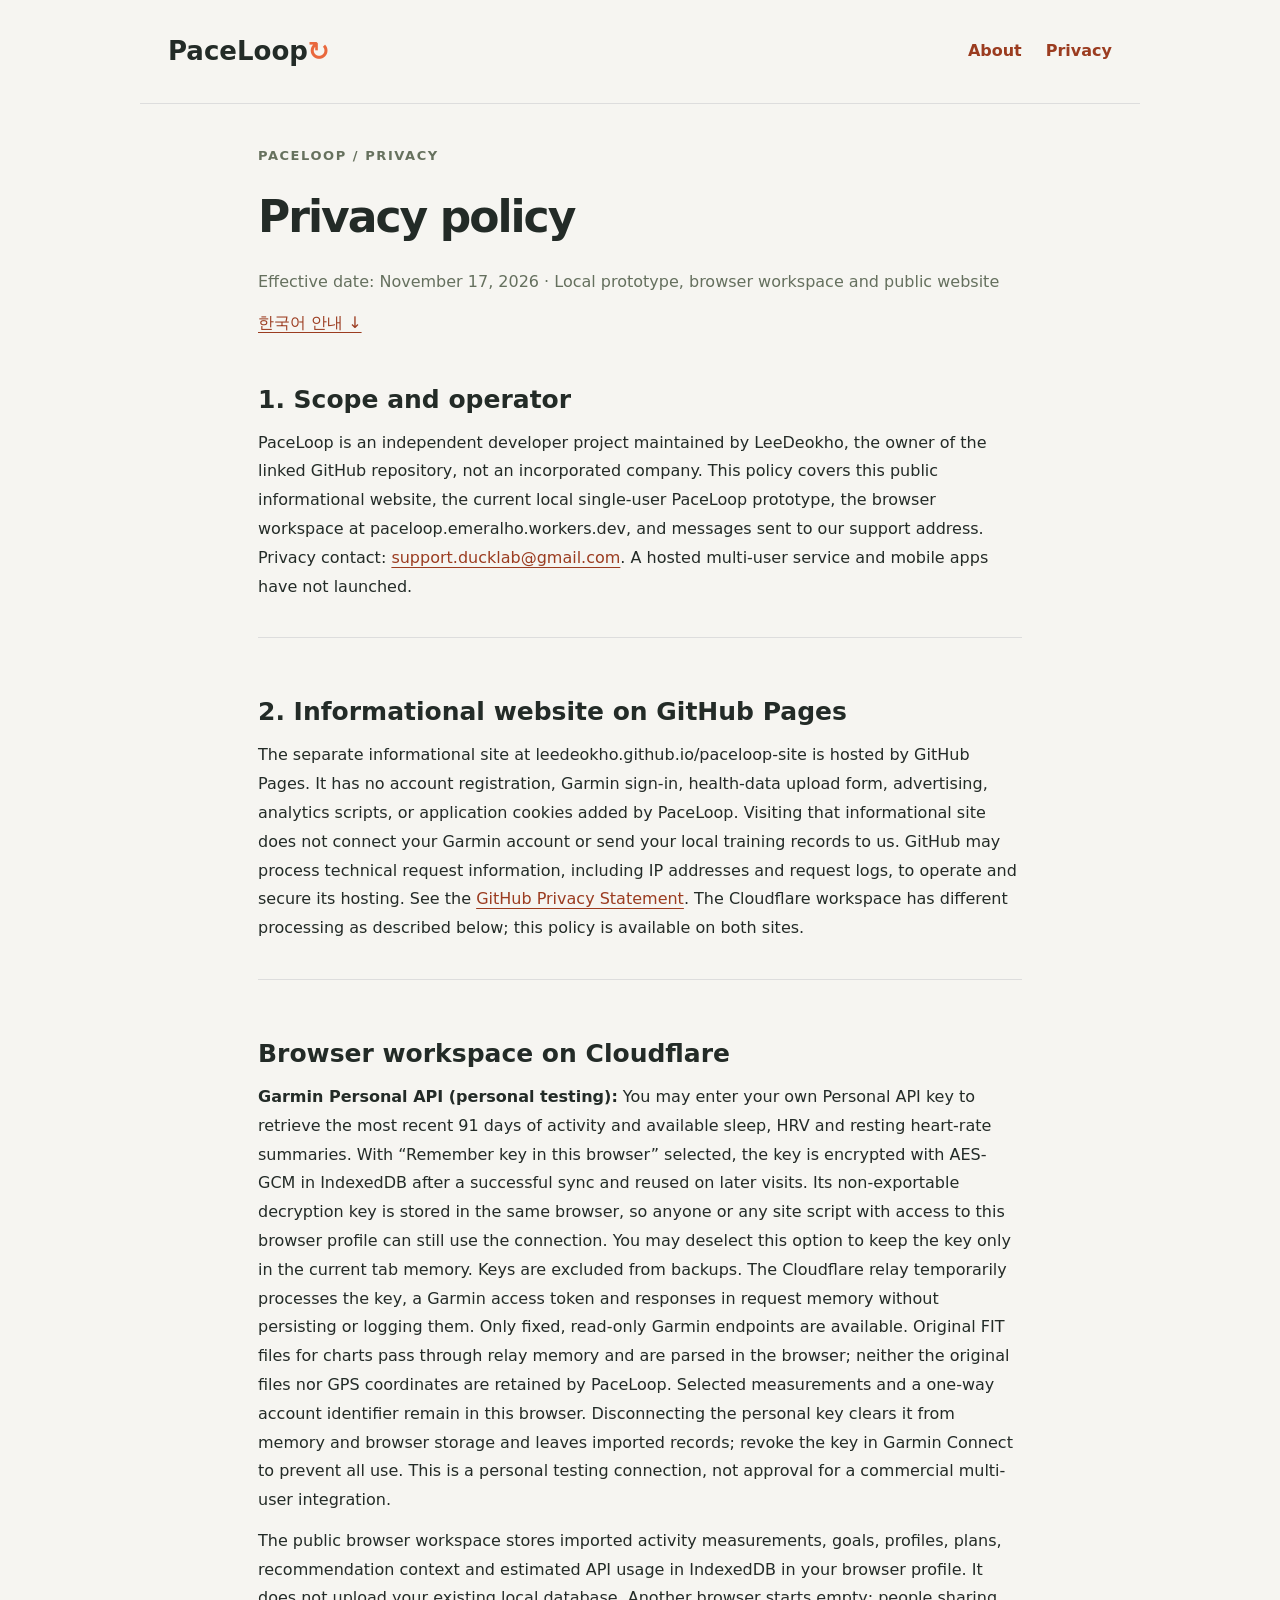
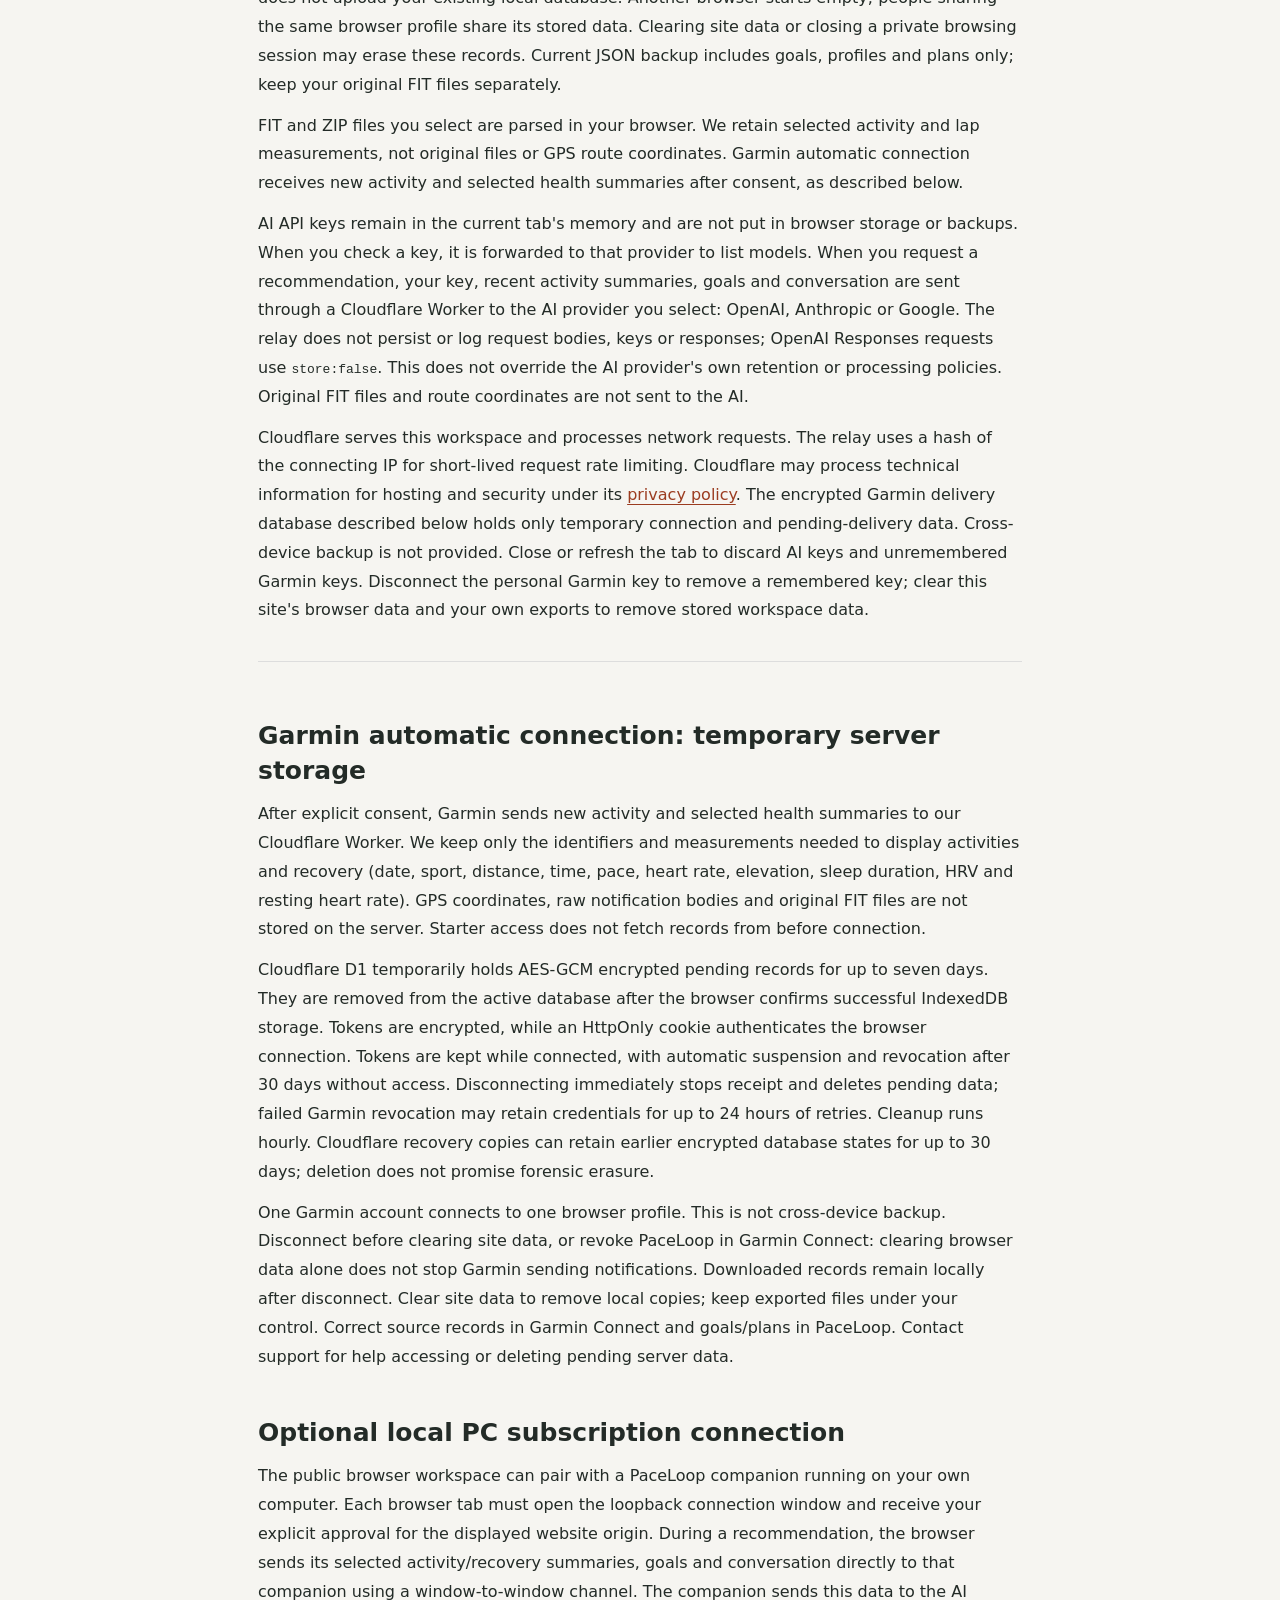
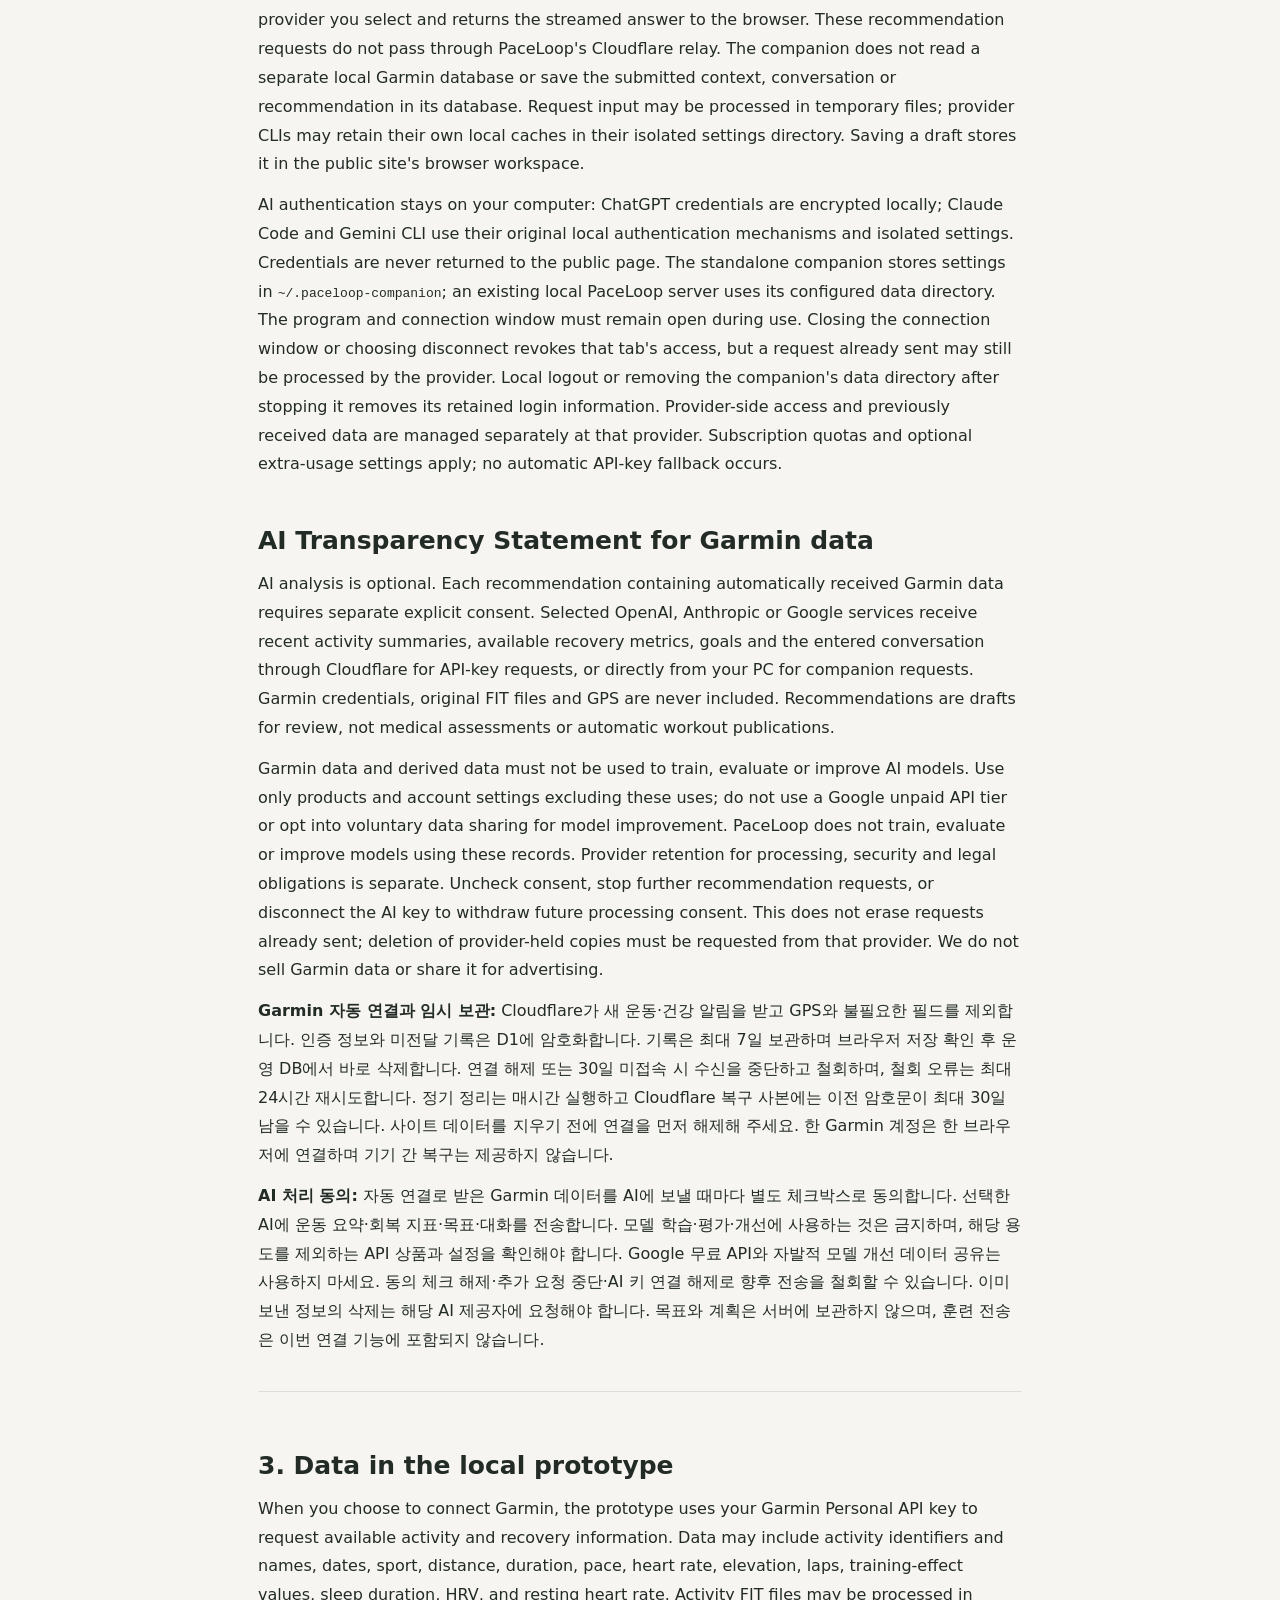
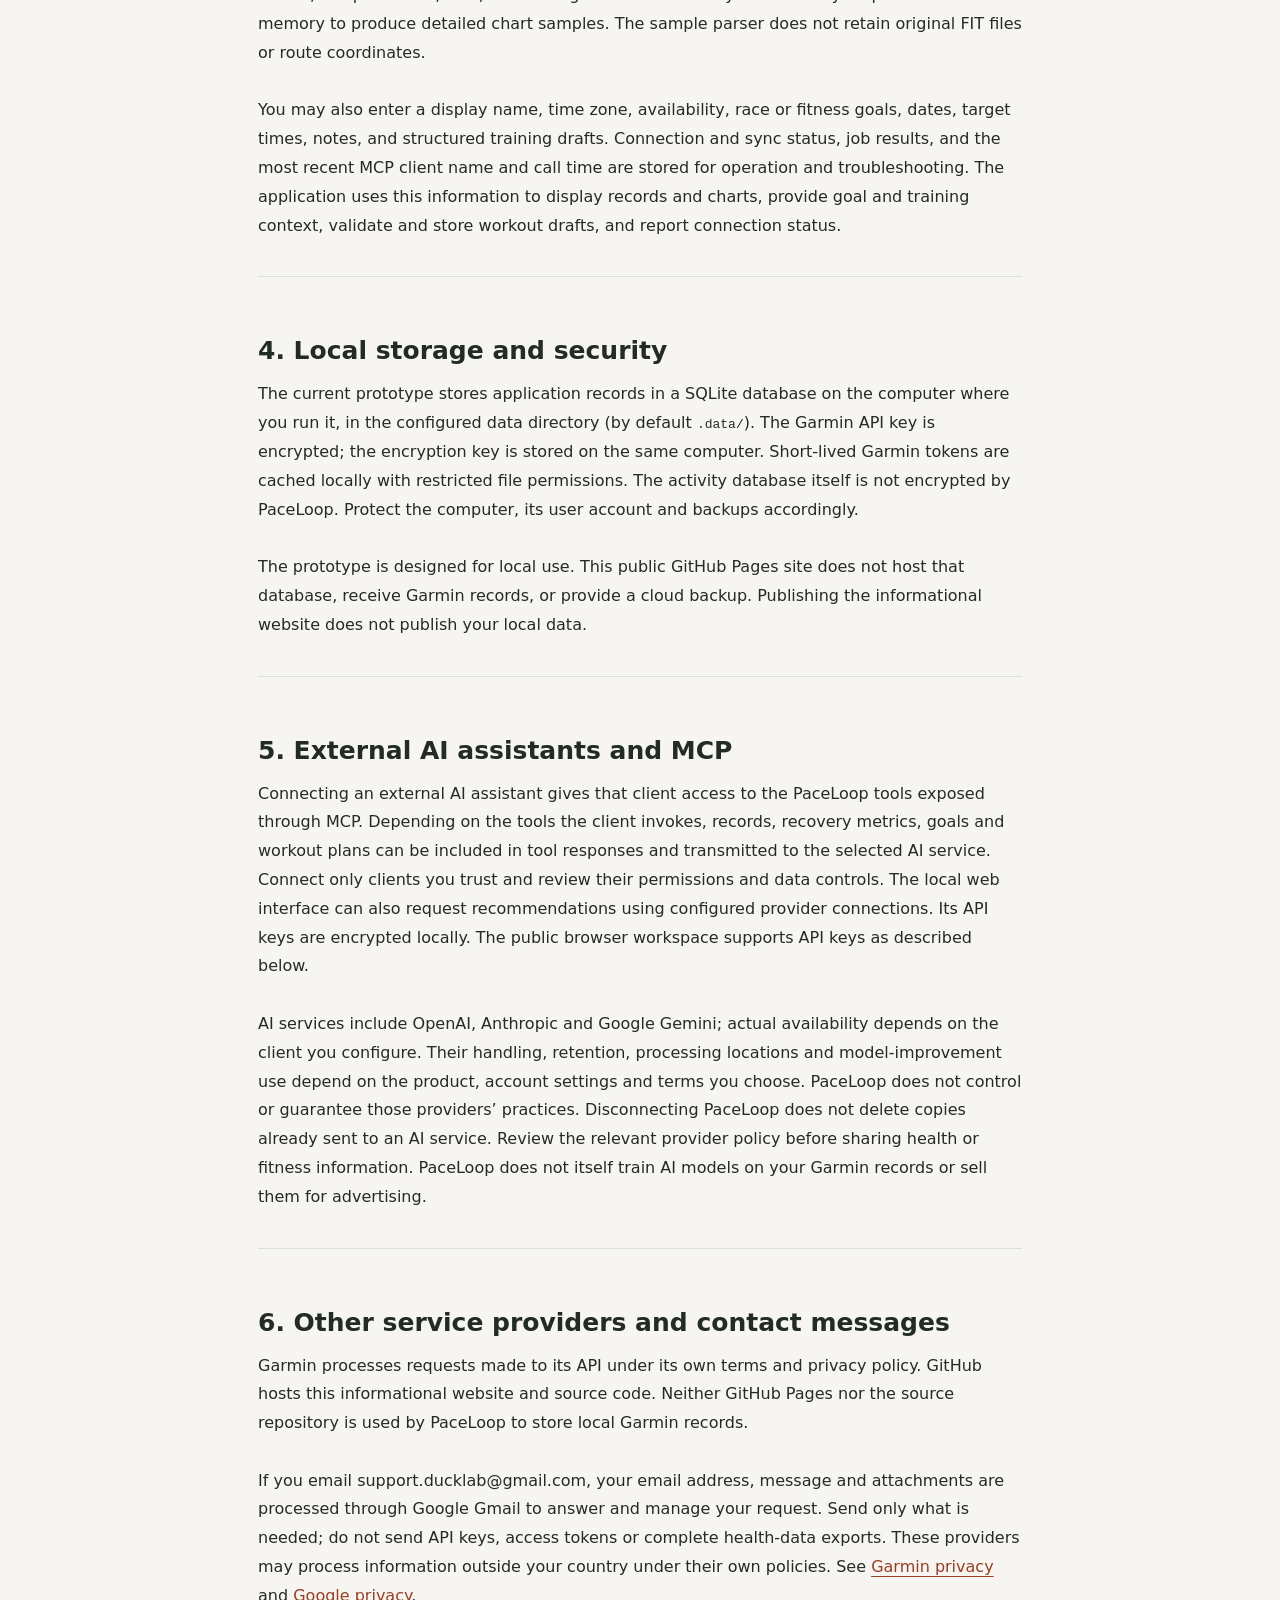
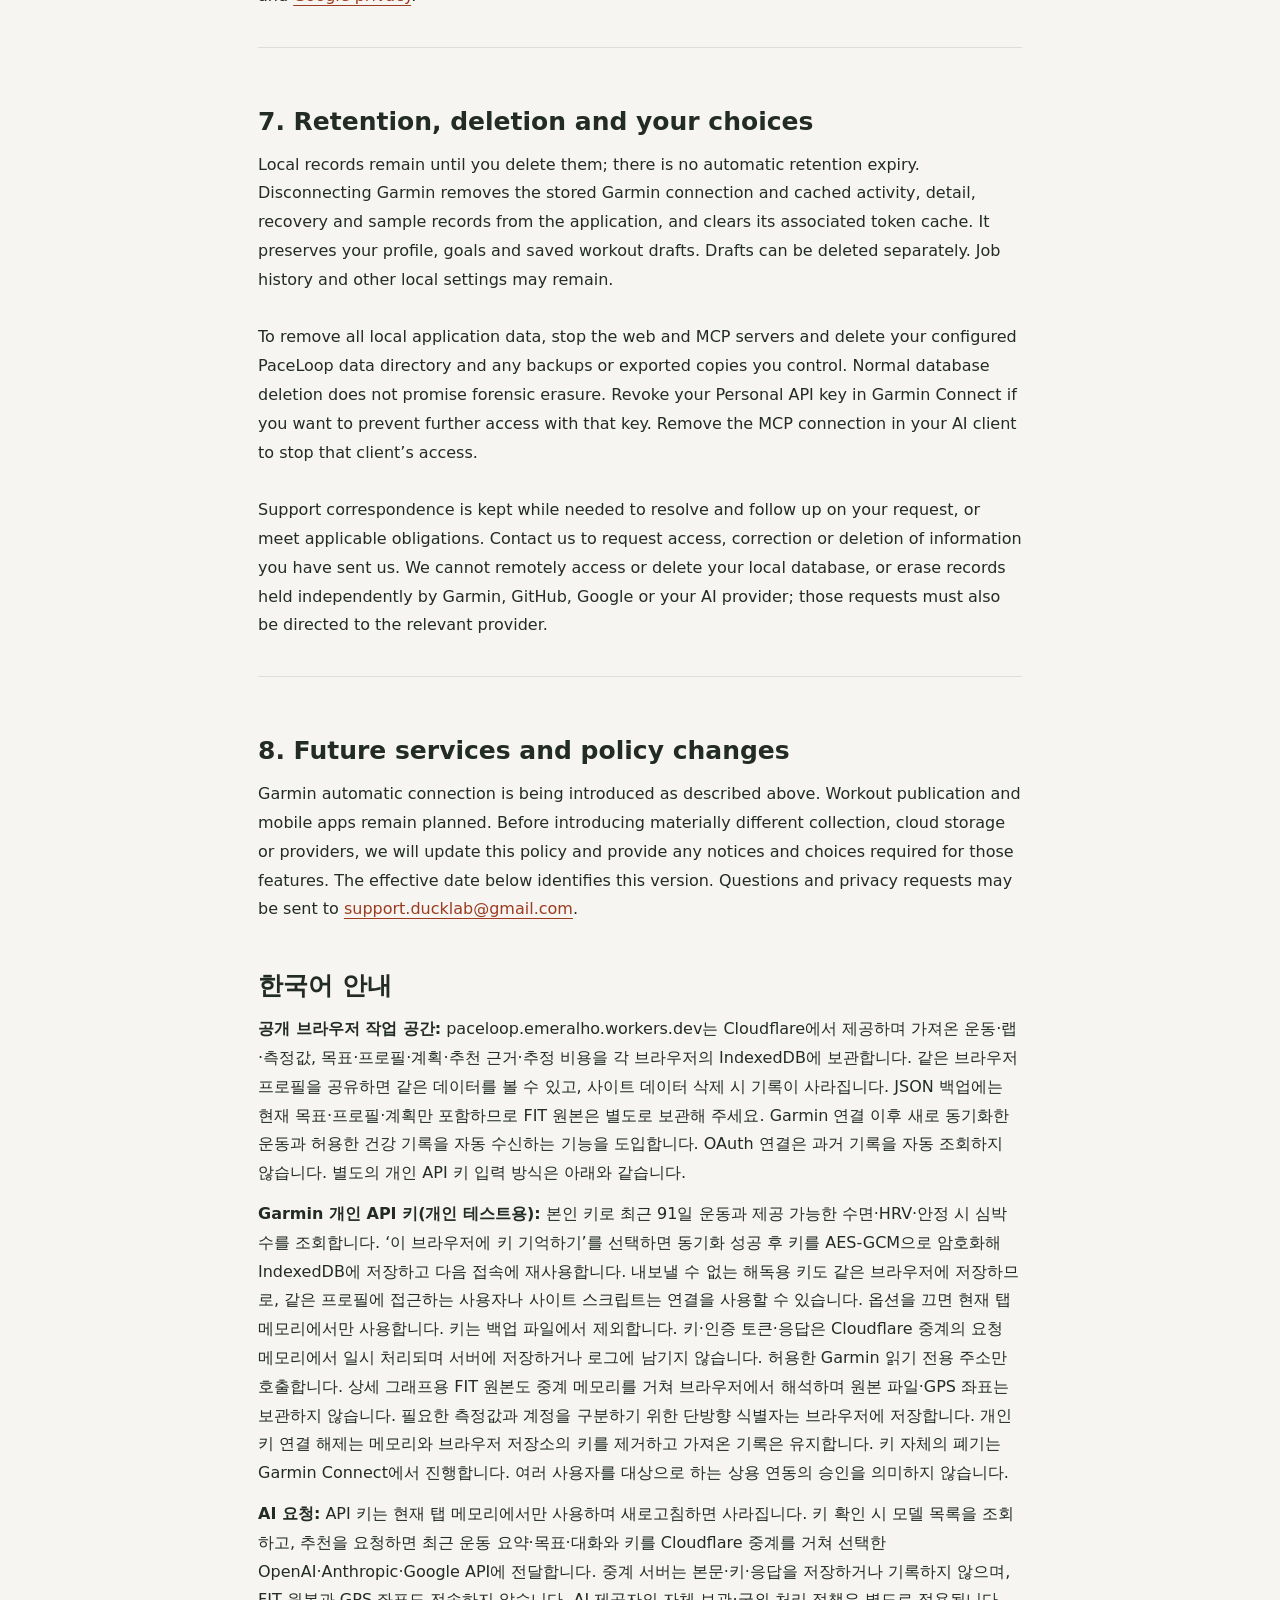
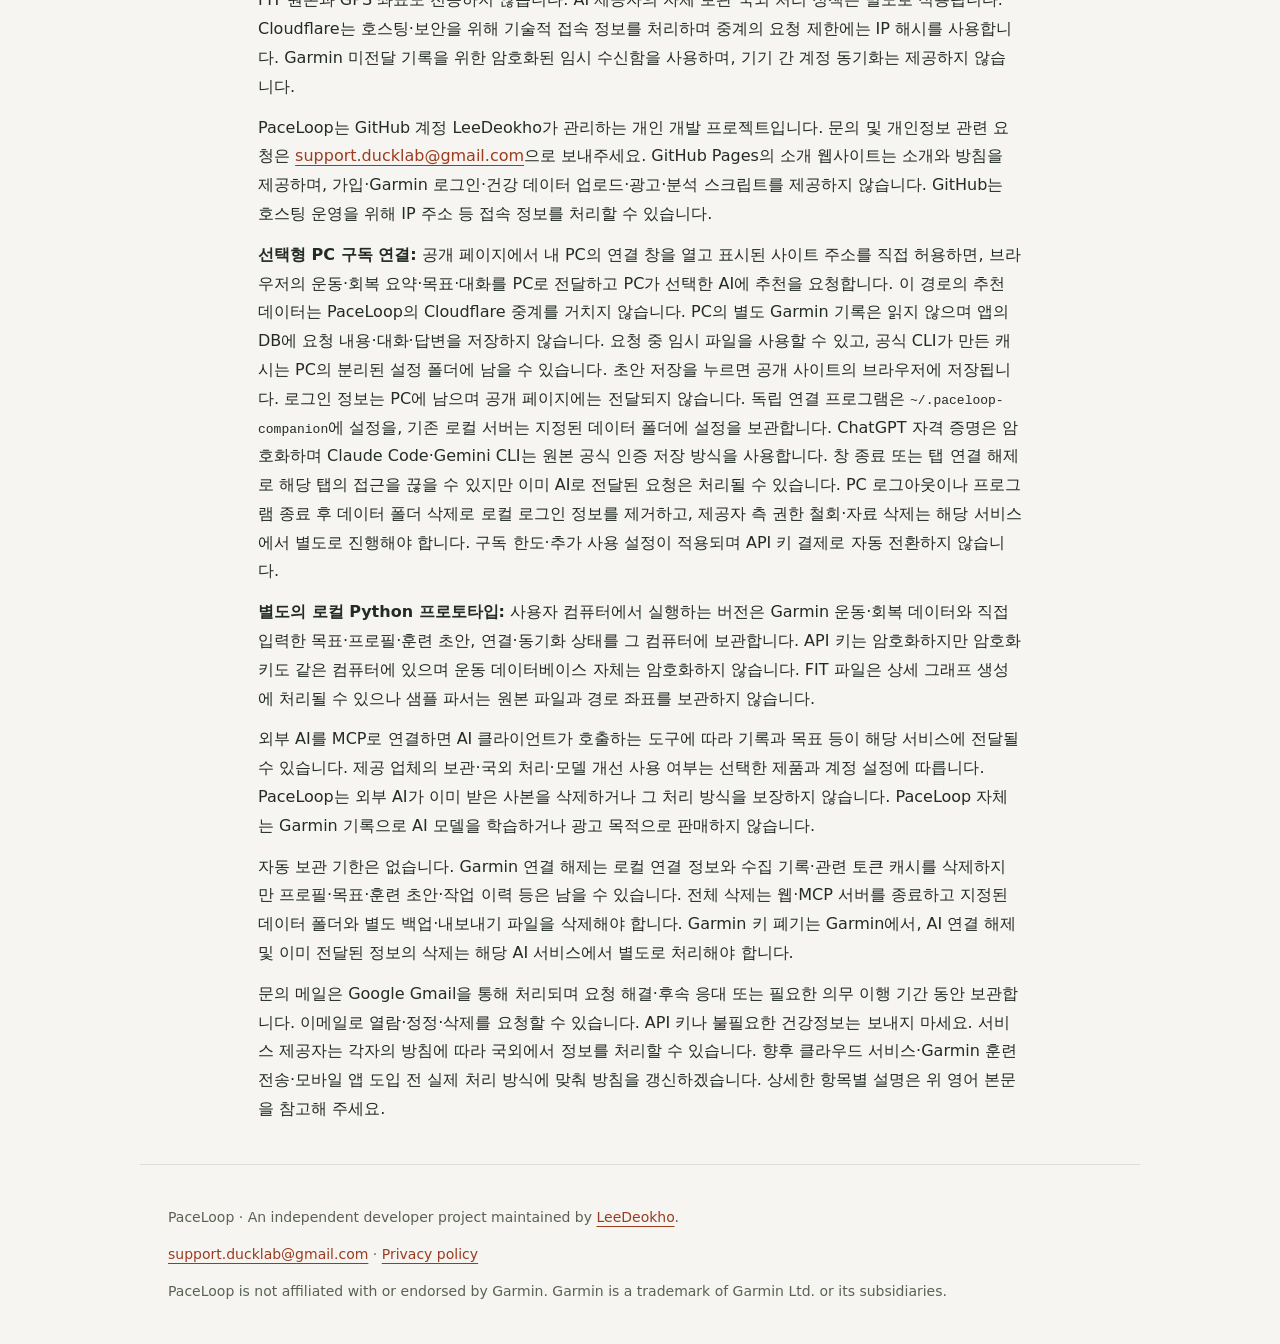
==== commit 09a0c43f: "feat: connect public coaching to a local AI subscription companion" ====
--- a/privacy/index.html
+++ b/privacy/index.html
@@ -45,9 +45,12 @@
 <p>After explicit consent, Garmin sends new activity and selected health summaries to our Cloudflare Worker. We keep only the identifiers and measurements needed to display activities and recovery (date, sport, distance, time, pace, heart rate, elevation, sleep duration, HRV and resting heart rate). GPS coordinates, raw notification bodies and original FIT files are not stored on the server. Starter access does not fetch records from before connection.</p>
 <p>Cloudflare D1 temporarily holds AES-GCM encrypted pending records for up to seven days. They are removed from the active database after the browser confirms successful IndexedDB storage. Tokens are encrypted, while an HttpOnly cookie authenticates the browser connection. Tokens are kept while connected, with automatic suspension and revocation after 30 days without access. Disconnecting immediately stops receipt and deletes pending data; failed Garmin revocation may retain credentials for up to 24 hours of retries. Cleanup runs hourly. Cloudflare recovery copies can retain earlier encrypted database states for up to 30 days; deletion does not promise forensic erasure.</p>
 <p>One Garmin account connects to one browser profile. This is not cross-device backup. Disconnect before clearing site data, or revoke PaceLoop in Garmin Connect: clearing browser data alone does not stop Garmin sending notifications. Downloaded records remain locally after disconnect. Clear site data to remove local copies; keep exported files under your control. Correct source records in Garmin Connect and goals/plans in PaceLoop. Contact support for help accessing or deleting pending server data.</p>
+<h2>Optional local PC subscription connection</h2>
+<p>The public browser workspace can pair with a PaceLoop companion running on your own computer. Each browser tab must open the loopback connection window and receive your explicit approval for the displayed website origin. During a recommendation, the browser sends its selected activity/recovery summaries, goals and conversation directly to that companion using a window-to-window channel. The companion sends this data to the AI provider you select and returns the streamed answer to the browser. These recommendation requests do not pass through PaceLoop's Cloudflare relay. The companion does not read a separate local Garmin database or save the submitted context, conversation or recommendation in its database. Request input may be processed in temporary files; provider CLIs may retain their own local caches in their isolated settings directory. Saving a draft stores it in the public site's browser workspace.</p>
+<p>AI authentication stays on your computer: ChatGPT credentials are encrypted locally; Claude Code and Gemini CLI use their original local authentication mechanisms and isolated settings. Credentials are never returned to the public page. The standalone companion stores settings in <code>~/.paceloop-companion</code>; an existing local PaceLoop server uses its configured data directory. The program and connection window must remain open during use. Closing the connection window or choosing disconnect revokes that tab's access, but a request already sent may still be processed by the provider. Local logout or removing the companion's data directory after stopping it removes its retained login information. Provider-side access and previously received data are managed separately at that provider. Subscription quotas and optional extra-usage settings apply; no automatic API-key fallback occurs.</p>
 <h2>AI Transparency Statement for Garmin data</h2>
-<p>AI analysis is optional. Each recommendation containing automatically received Garmin data requires separate explicit consent. Selected OpenAI, Anthropic or Google APIs receive recent activity summaries, available recovery metrics, goals and the entered conversation through Cloudflare. Garmin credentials, original FIT files and GPS are never included. Recommendations are drafts for review, not medical assessments or automatic workout publications.</p>
-<p>Garmin data and derived data must not be used to train, evaluate or improve AI models. Use only API products and account settings excluding these uses; do not use a Google unpaid API tier or opt into voluntary data sharing for model improvement. PaceLoop does not train, evaluate or improve models using these records. Provider retention for processing, security and legal obligations is separate. Uncheck consent, stop further recommendation requests, or disconnect the AI key to withdraw future processing consent. This does not erase requests already sent; deletion of provider-held copies must be requested from that provider. We do not sell Garmin data or share it for advertising.</p>
+<p>AI analysis is optional. Each recommendation containing automatically received Garmin data requires separate explicit consent. Selected OpenAI, Anthropic or Google services receive recent activity summaries, available recovery metrics, goals and the entered conversation through Cloudflare for API-key requests, or directly from your PC for companion requests. Garmin credentials, original FIT files and GPS are never included. Recommendations are drafts for review, not medical assessments or automatic workout publications.</p>
+<p>Garmin data and derived data must not be used to train, evaluate or improve AI models. Use only products and account settings excluding these uses; do not use a Google unpaid API tier or opt into voluntary data sharing for model improvement. PaceLoop does not train, evaluate or improve models using these records. Provider retention for processing, security and legal obligations is separate. Uncheck consent, stop further recommendation requests, or disconnect the AI key to withdraw future processing consent. This does not erase requests already sent; deletion of provider-held copies must be requested from that provider. We do not sell Garmin data or share it for advertising.</p>
 <p lang="ko"><strong>Garmin 자동 연결과 임시 보관:</strong> Cloudflare가 새 운동·건강 알림을 받고 GPS와 불필요한 필드를 제외합니다. 인증 정보와 미전달 기록은 D1에 암호화합니다. 기록은 최대 7일 보관하며 브라우저 저장 확인 후 운영 DB에서 바로 삭제합니다. 연결 해제 또는 30일 미접속 시 수신을 중단하고 철회하며, 철회 오류는 최대 24시간 재시도합니다. 정기 정리는 매시간 실행하고 Cloudflare 복구 사본에는 이전 암호문이 최대 30일 남을 수 있습니다. 사이트 데이터를 지우기 전에 연결을 먼저 해제해 주세요. 한 Garmin 계정은 한 브라우저에 연결하며 기기 간 복구는 제공하지 않습니다.</p>
 <p lang="ko"><strong>AI 처리 동의:</strong> 자동 연결로 받은 Garmin 데이터를 AI에 보낼 때마다 별도 체크박스로 동의합니다. 선택한 AI에 운동 요약·회복 지표·목표·대화를 전송합니다. 모델 학습·평가·개선에 사용하는 것은 금지하며, 해당 용도를 제외하는 API 상품과 설정을 확인해야 합니다. Google 무료 API와 자발적 모델 개선 데이터 공유는 사용하지 마세요. 동의 체크 해제·추가 요청 중단·AI 키 연결 해제로 향후 전송을 철회할 수 있습니다. 이미 보낸 정보의 삭제는 해당 AI 제공자에 요청해야 합니다. 목표와 계획은 서버에 보관하지 않으며, 훈련 전송은 이번 연결 기능에 포함되지 않습니다.</p>
 </section>
@@ -88,6 +91,7 @@
 <p><strong>AI 요청:</strong> API 키는 현재 탭 메모리에서만 사용하며 새로고침하면 사라집니다. 키 확인 시 모델 목록을 조회하고, 추천을 요청하면 최근 운동 요약·목표·대화와 키를 Cloudflare 중계를 거쳐 선택한 OpenAI·Anthropic·Google API에 전달합니다. 중계 서버는 본문·키·응답을 저장하거나 기록하지 않으며, FIT 원본과 GPS 좌표도 전송하지 않습니다. AI 제공자의 자체 보관·국외 처리 정책은 별도로 적용됩니다. Cloudflare는 호스팅·보안을 위해 기술적 접속 정보를 처리하며 중계의 요청 제한에는 IP 해시를 사용합니다. Garmin 미전달 기록을 위한 암호화된 임시 수신함을 사용하며, 기기 간 계정 동기화는 제공하지 않습니다.</p>
 
 <p>PaceLoop는 GitHub 계정 LeeDeokho가 관리하는 개인 개발 프로젝트입니다. 문의 및 개인정보 관련 요청은 <a href="mailto:support.ducklab@gmail.com">support.ducklab@gmail.com</a>으로 보내주세요. GitHub Pages의 소개 웹사이트는 소개와 방침을 제공하며, 가입·Garmin 로그인·건강 데이터 업로드·광고·분석 스크립트를 제공하지 않습니다. GitHub는 호스팅 운영을 위해 IP 주소 등 접속 정보를 처리할 수 있습니다.</p>
+<p><strong>선택형 PC 구독 연결:</strong> 공개 페이지에서 내 PC의 연결 창을 열고 표시된 사이트 주소를 직접 허용하면, 브라우저의 운동·회복 요약·목표·대화를 PC로 전달하고 PC가 선택한 AI에 추천을 요청합니다. 이 경로의 추천 데이터는 PaceLoop의 Cloudflare 중계를 거치지 않습니다. PC의 별도 Garmin 기록은 읽지 않으며 앱의 DB에 요청 내용·대화·답변을 저장하지 않습니다. 요청 중 임시 파일을 사용할 수 있고, 공식 CLI가 만든 캐시는 PC의 분리된 설정 폴더에 남을 수 있습니다. 초안 저장을 누르면 공개 사이트의 브라우저에 저장됩니다. 로그인 정보는 PC에 남으며 공개 페이지에는 전달되지 않습니다. 독립 연결 프로그램은 <code>~/.paceloop-companion</code>에 설정을, 기존 로컬 서버는 지정된 데이터 폴더에 설정을 보관합니다. ChatGPT 자격 증명은 암호화하며 Claude Code·Gemini CLI는 원본 공식 인증 저장 방식을 사용합니다. 창 종료 또는 탭 연결 해제로 해당 탭의 접근을 끊을 수 있지만 이미 AI로 전달된 요청은 처리될 수 있습니다. PC 로그아웃이나 프로그램 종료 후 데이터 폴더 삭제로 로컬 로그인 정보를 제거하고, 제공자 측 권한 철회·자료 삭제는 해당 서비스에서 별도로 진행해야 합니다. 구독 한도·추가 사용 설정이 적용되며 API 키 결제로 자동 전환하지 않습니다.</p>
 <p><strong>별도의 로컬 Python 프로토타입:</strong> 사용자 컴퓨터에서 실행하는 버전은 Garmin 운동·회복 데이터와 직접 입력한 목표·프로필·훈련 초안, 연결·동기화 상태를 그 컴퓨터에 보관합니다. API 키는 암호화하지만 암호화 키도 같은 컴퓨터에 있으며 운동 데이터베이스 자체는 암호화하지 않습니다. FIT 파일은 상세 그래프 생성에 처리될 수 있으나 샘플 파서는 원본 파일과 경로 좌표를 보관하지 않습니다.</p>
 <p>외부 AI를 MCP로 연결하면 AI 클라이언트가 호출하는 도구에 따라 기록과 목표 등이 해당 서비스에 전달될 수 있습니다. 제공 업체의 보관·국외 처리·모델 개선 사용 여부는 선택한 제품과 계정 설정에 따릅니다. PaceLoop는 외부 AI가 이미 받은 사본을 삭제하거나 그 처리 방식을 보장하지 않습니다. PaceLoop 자체는 Garmin 기록으로 AI 모델을 학습하거나 광고 목적으로 판매하지 않습니다.</p>
 <p>자동 보관 기한은 없습니다. Garmin 연결 해제는 로컬 연결 정보와 수집 기록·관련 토큰 캐시를 삭제하지만 프로필·목표·훈련 초안·작업 이력 등은 남을 수 있습니다. 전체 삭제는 웹·MCP 서버를 종료하고 지정된 데이터 폴더와 별도 백업·내보내기 파일을 삭제해야 합니다. Garmin 키 폐기는 Garmin에서, AI 연결 해제 및 이미 전달된 정보의 삭제는 해당 AI 서비스에서 별도로 처리해야 합니다.</p>
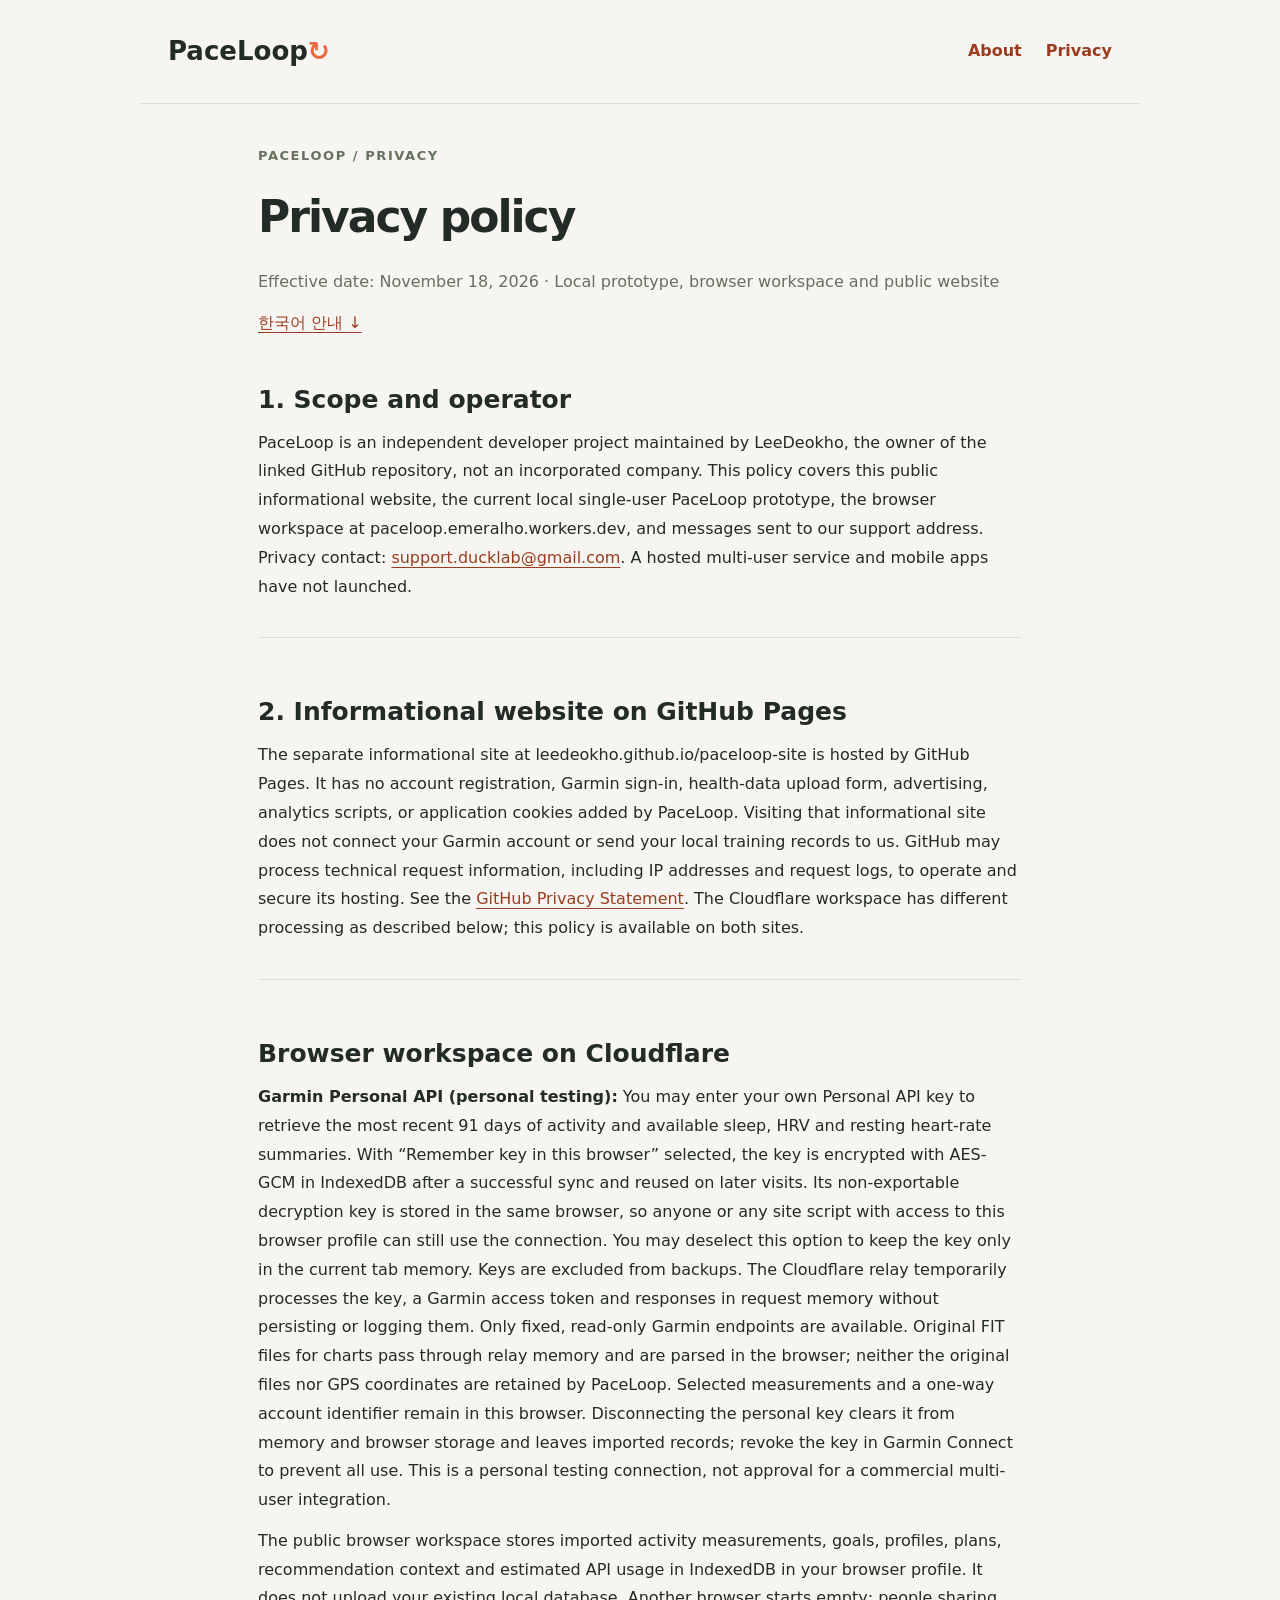
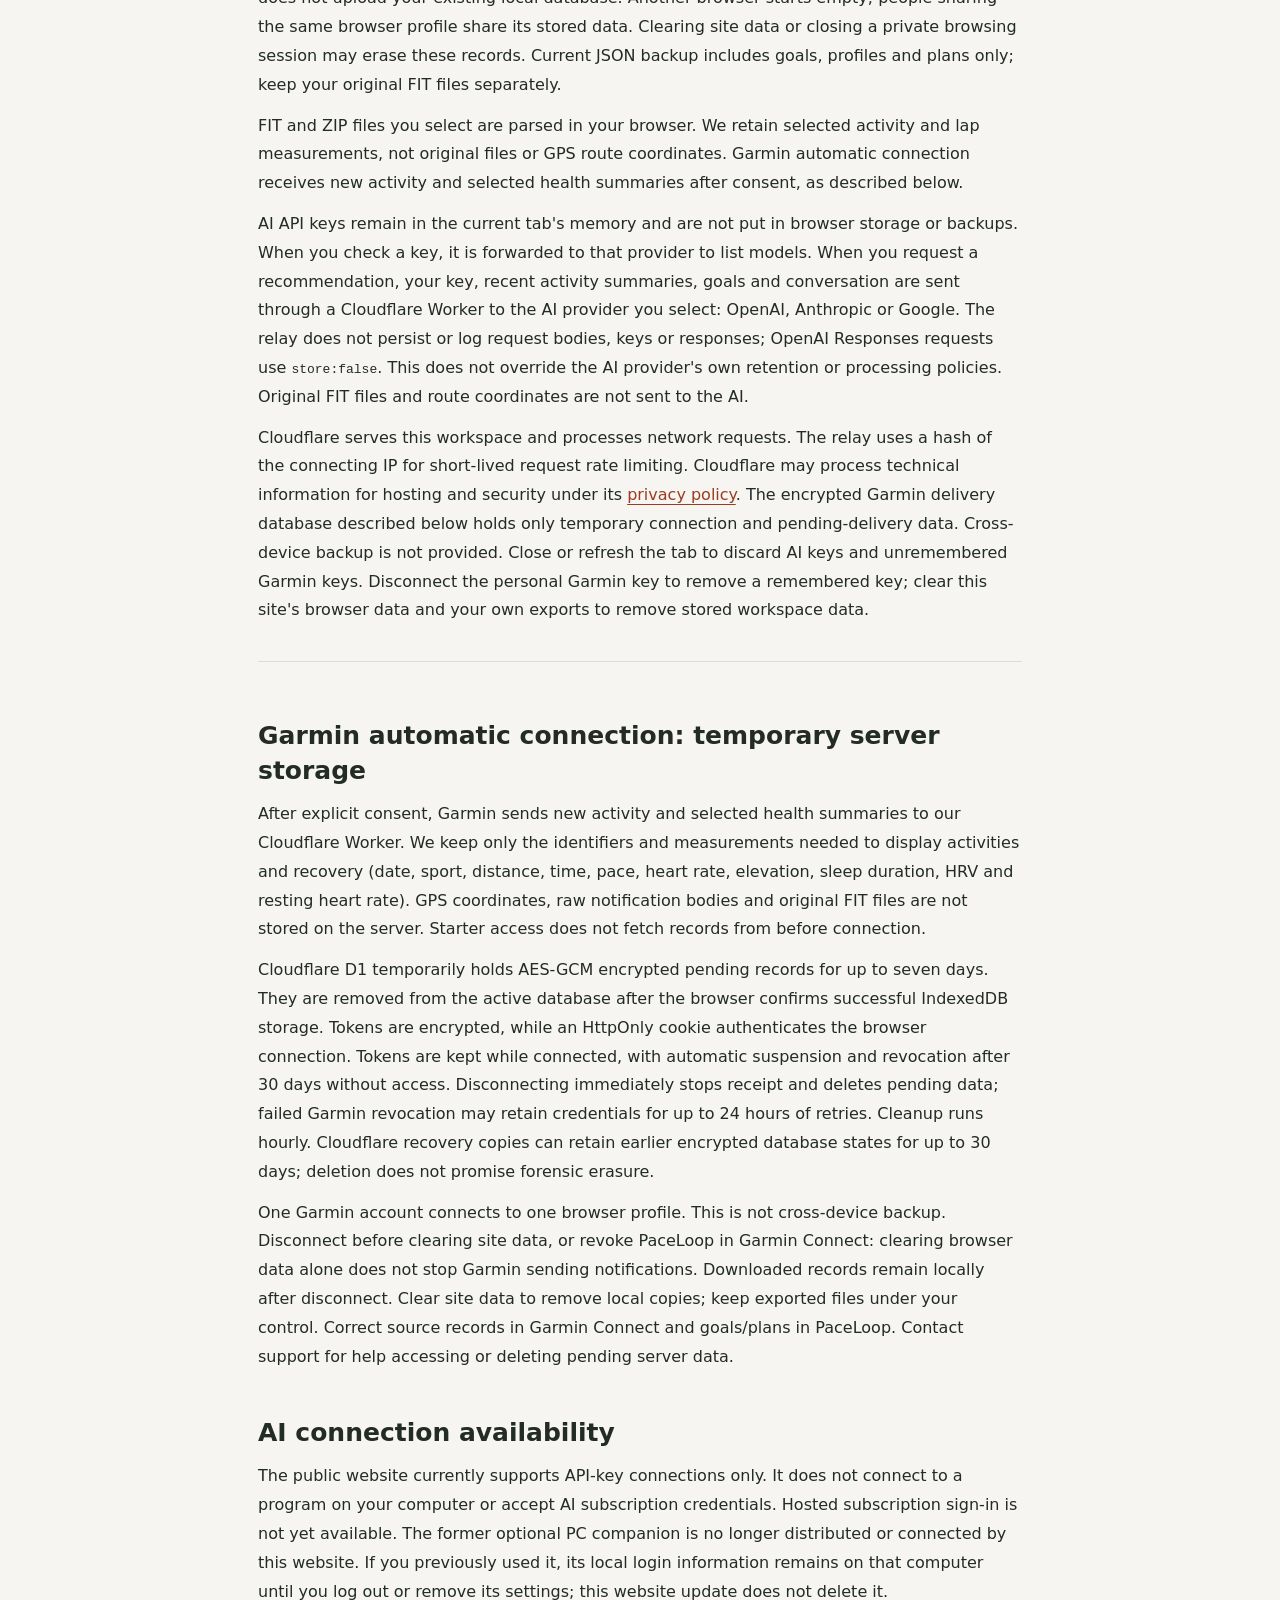
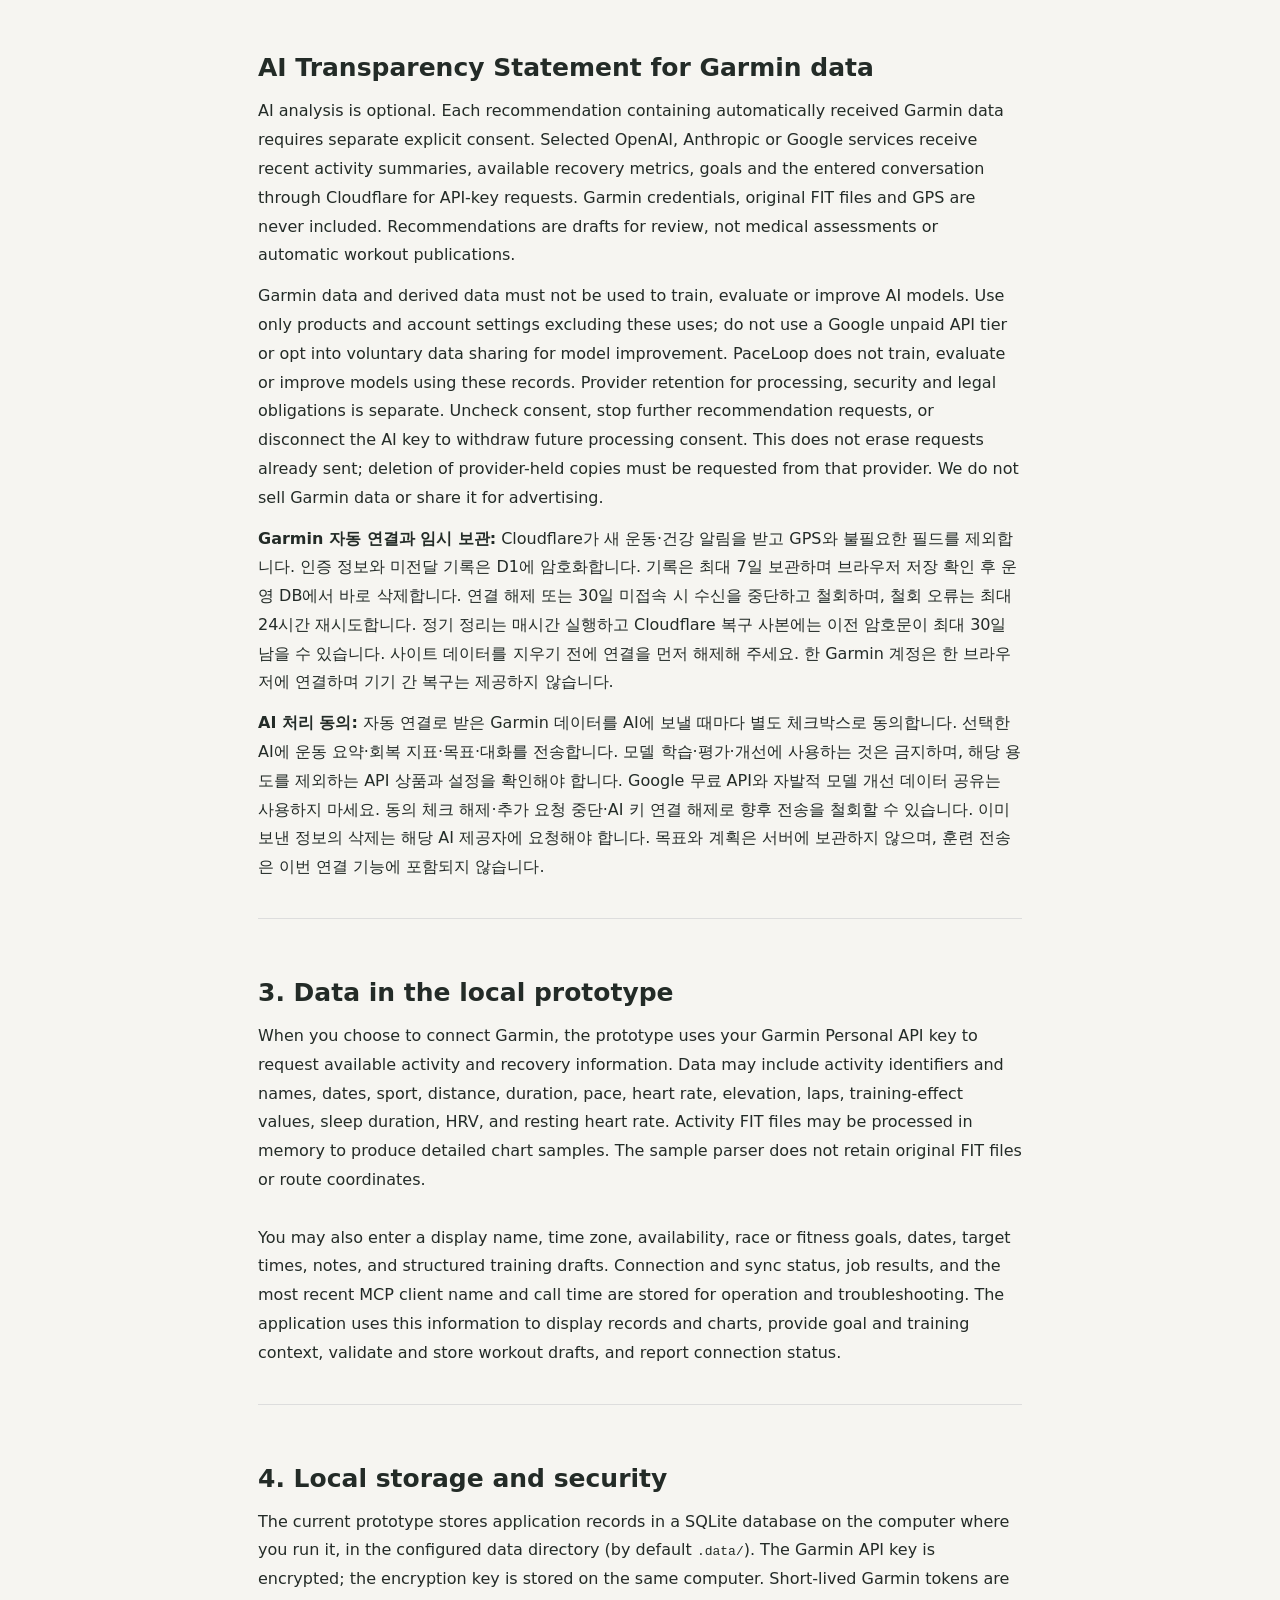
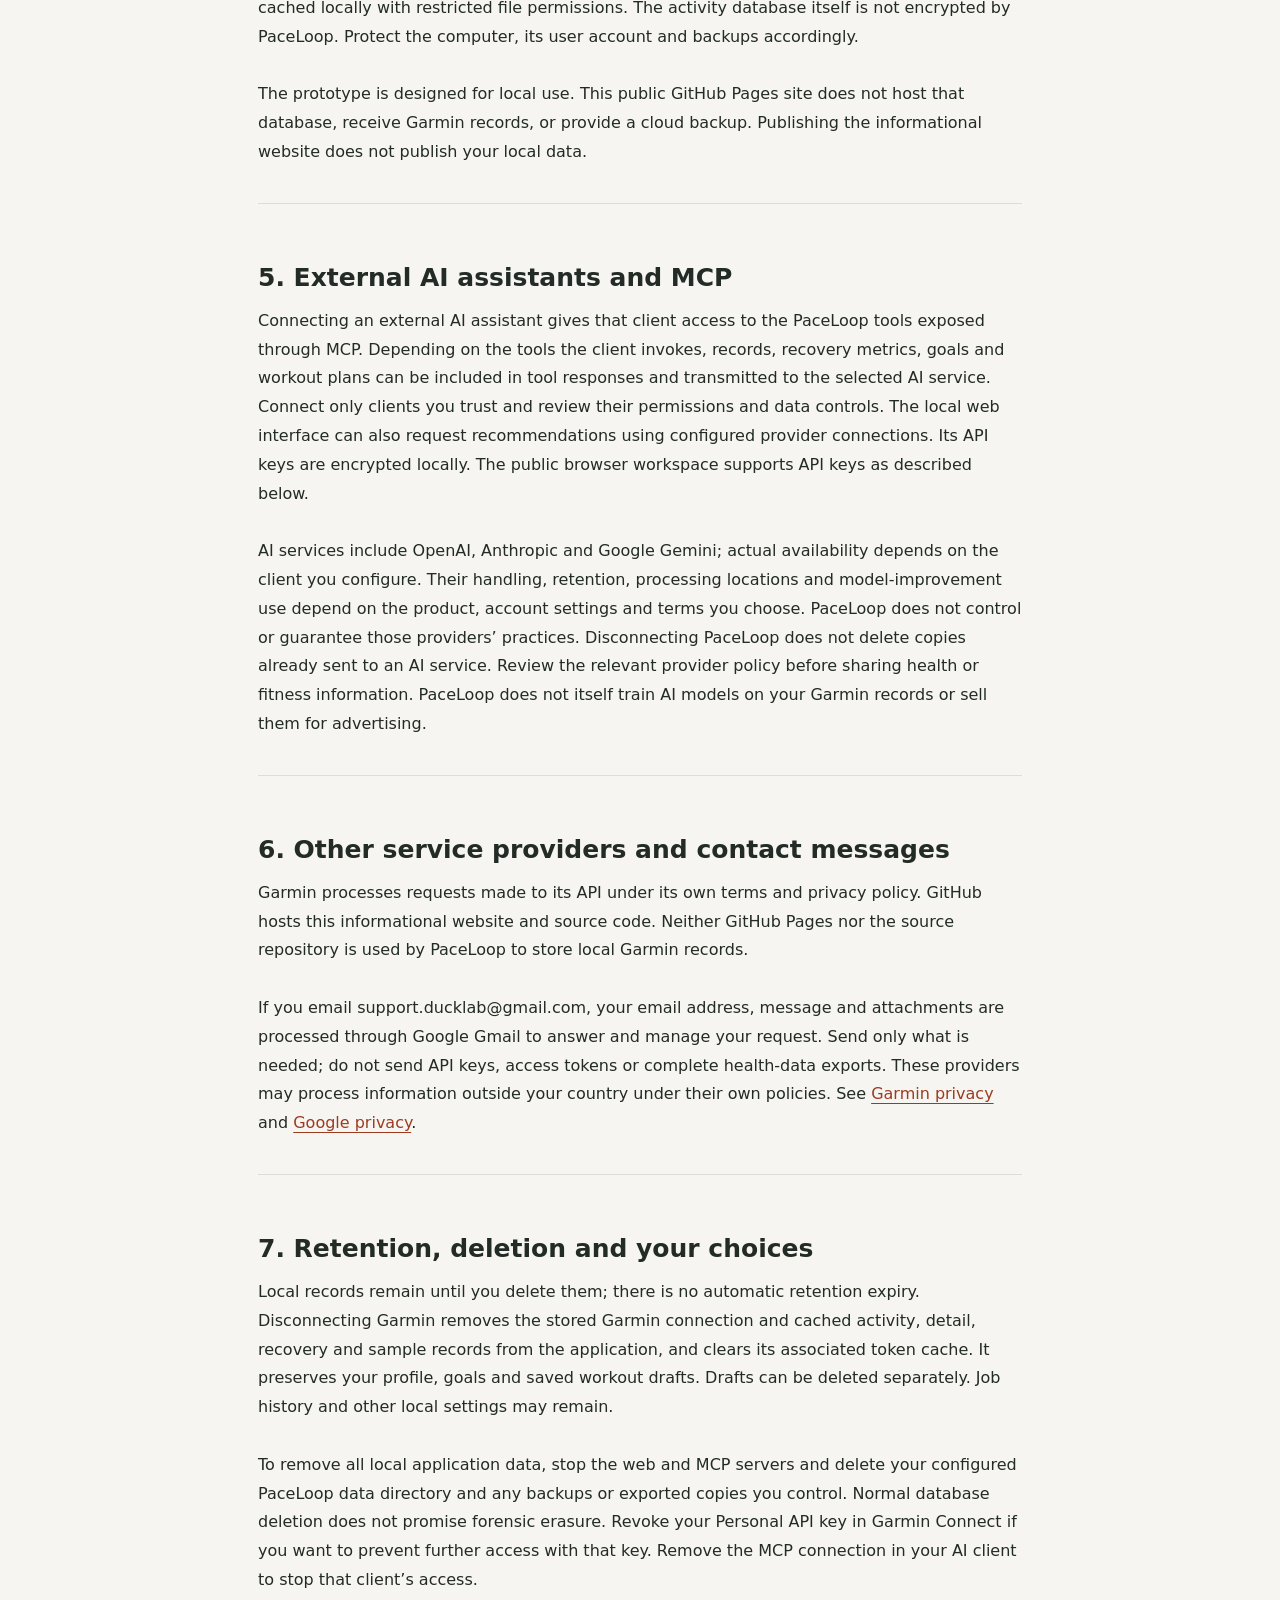
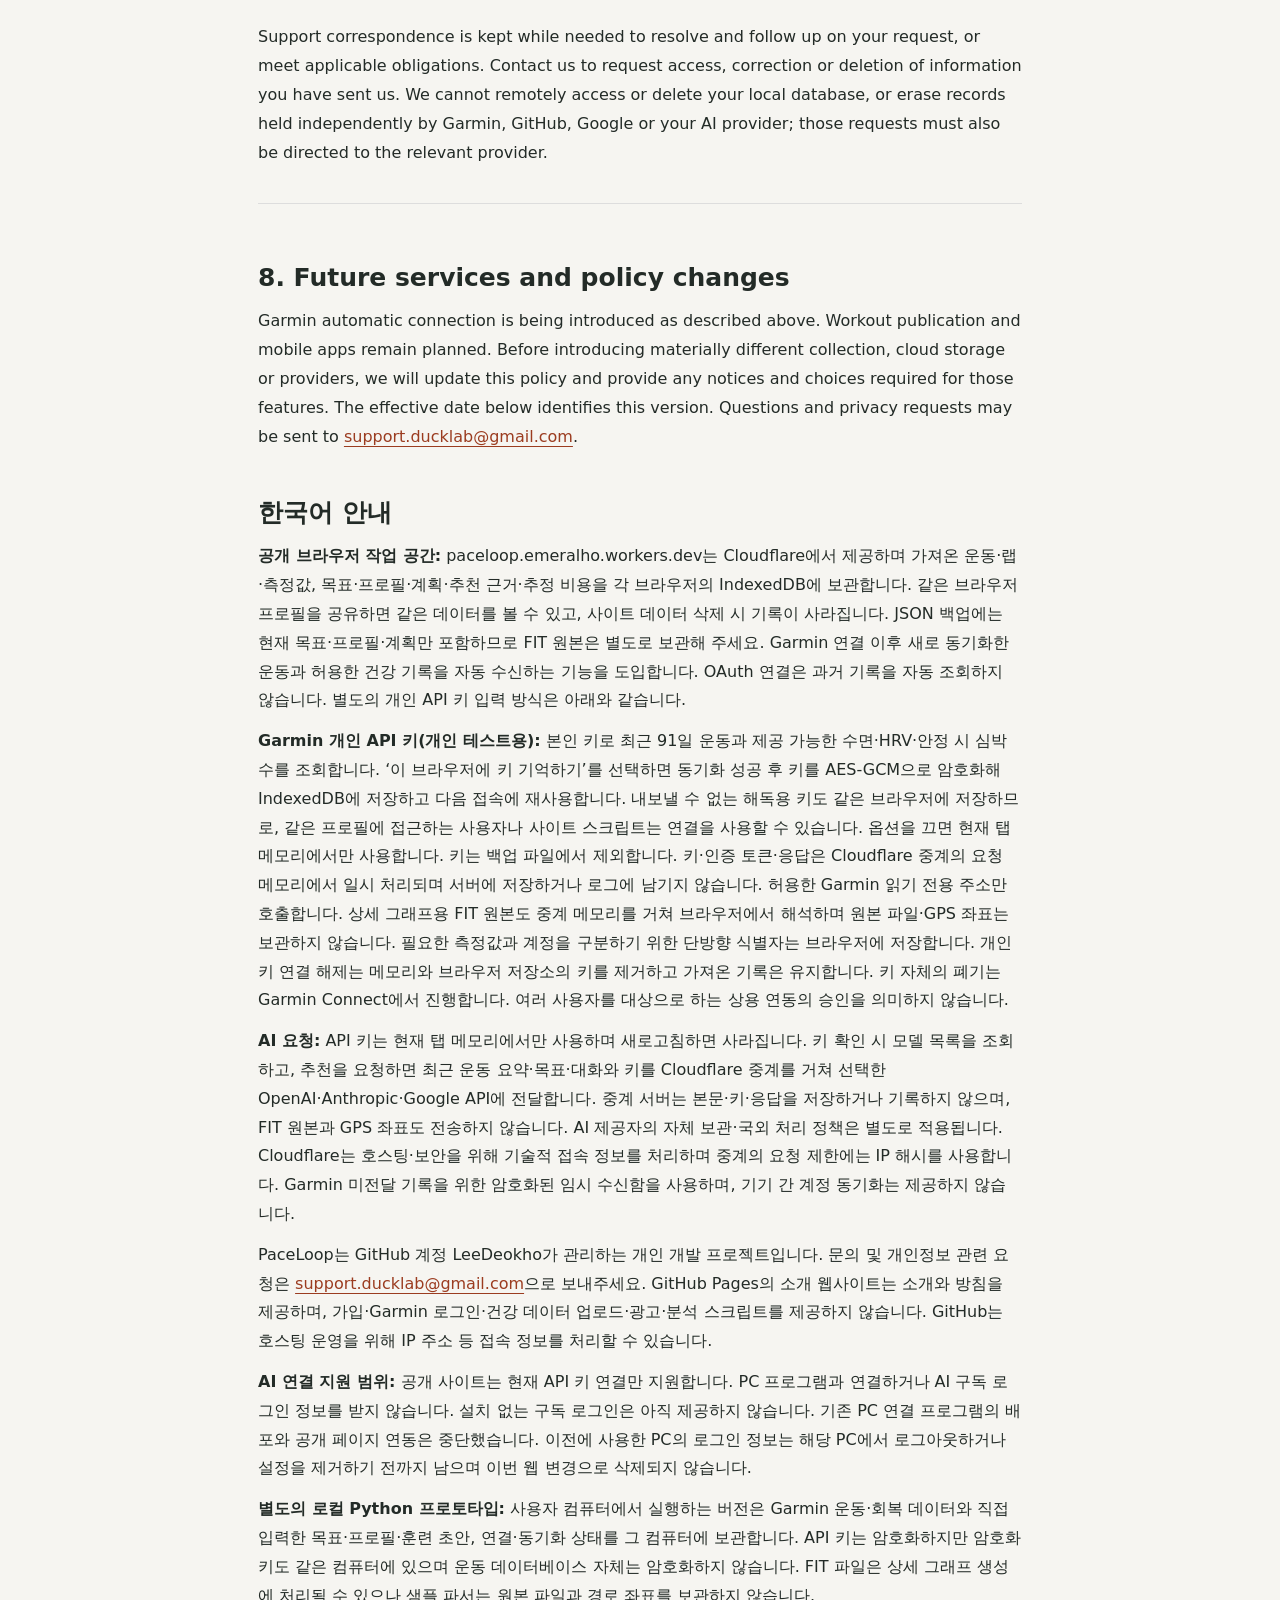
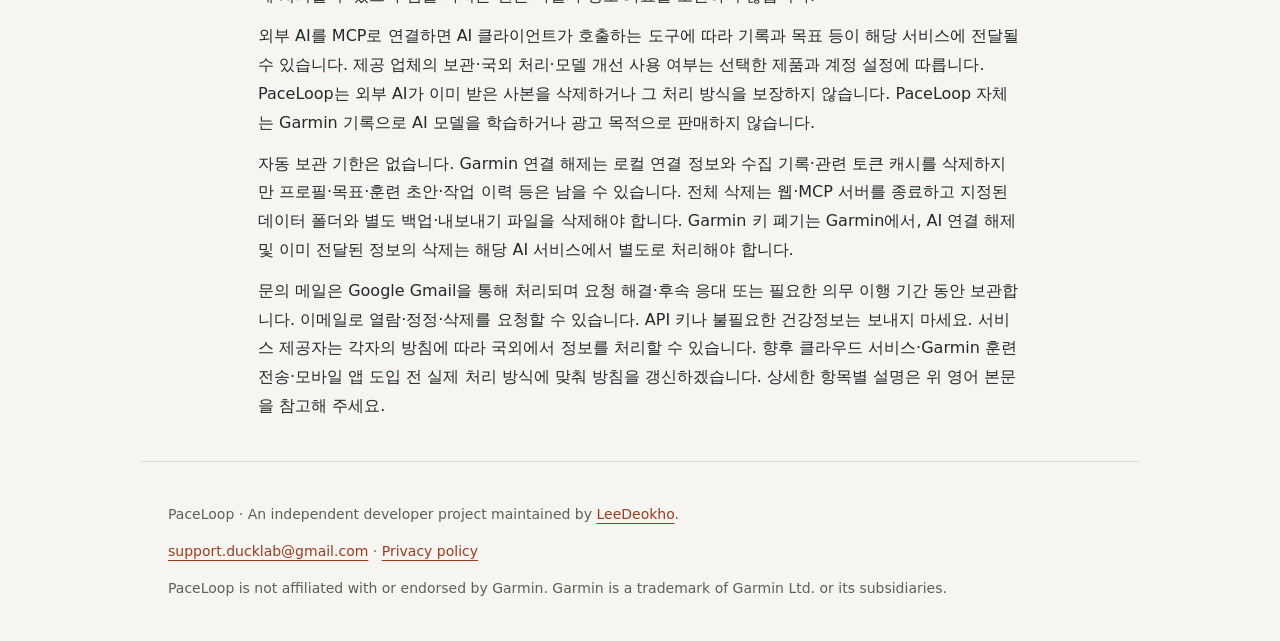
==== commit 1cf95132: "feat: make public AI connections API-key only" ====
--- a/privacy/index.html
+++ b/privacy/index.html
@@ -19,7 +19,7 @@
 <main class="policy">
 <p class="eyebrow">PACELOOP / PRIVACY</p>
 <h1>Privacy policy</h1>
-<p class="muted">Effective date: November 17, 2026 · Local prototype, browser workspace and public website</p>
+<p class="muted">Effective date: November 18, 2026 · Local prototype, browser workspace and public website</p>
 <p>
 <a href="#korean">한국어 안내 ↓</a>
 </p>
@@ -45,11 +45,10 @@
 <p>After explicit consent, Garmin sends new activity and selected health summaries to our Cloudflare Worker. We keep only the identifiers and measurements needed to display activities and recovery (date, sport, distance, time, pace, heart rate, elevation, sleep duration, HRV and resting heart rate). GPS coordinates, raw notification bodies and original FIT files are not stored on the server. Starter access does not fetch records from before connection.</p>
 <p>Cloudflare D1 temporarily holds AES-GCM encrypted pending records for up to seven days. They are removed from the active database after the browser confirms successful IndexedDB storage. Tokens are encrypted, while an HttpOnly cookie authenticates the browser connection. Tokens are kept while connected, with automatic suspension and revocation after 30 days without access. Disconnecting immediately stops receipt and deletes pending data; failed Garmin revocation may retain credentials for up to 24 hours of retries. Cleanup runs hourly. Cloudflare recovery copies can retain earlier encrypted database states for up to 30 days; deletion does not promise forensic erasure.</p>
 <p>One Garmin account connects to one browser profile. This is not cross-device backup. Disconnect before clearing site data, or revoke PaceLoop in Garmin Connect: clearing browser data alone does not stop Garmin sending notifications. Downloaded records remain locally after disconnect. Clear site data to remove local copies; keep exported files under your control. Correct source records in Garmin Connect and goals/plans in PaceLoop. Contact support for help accessing or deleting pending server data.</p>
-<h2>Optional local PC subscription connection</h2>
-<p>The public browser workspace can pair with a PaceLoop companion running on your own computer. Each browser tab must open the loopback connection window and receive your explicit approval for the displayed website origin. During a recommendation, the browser sends its selected activity/recovery summaries, goals and conversation directly to that companion using a window-to-window channel. The companion sends this data to the AI provider you select and returns the streamed answer to the browser. These recommendation requests do not pass through PaceLoop's Cloudflare relay. The companion does not read a separate local Garmin database or save the submitted context, conversation or recommendation in its database. Request input may be processed in temporary files; provider CLIs may retain their own local caches in their isolated settings directory. Saving a draft stores it in the public site's browser workspace.</p>
-<p>AI authentication stays on your computer: ChatGPT credentials are encrypted locally; Claude Code and Gemini CLI use their original local authentication mechanisms and isolated settings. Credentials are never returned to the public page. The standalone companion stores settings in <code>~/.paceloop-companion</code>; an existing local PaceLoop server uses its configured data directory. The program and connection window must remain open during use. Closing the connection window or choosing disconnect revokes that tab's access, but a request already sent may still be processed by the provider. Local logout or removing the companion's data directory after stopping it removes its retained login information. Provider-side access and previously received data are managed separately at that provider. Subscription quotas and optional extra-usage settings apply; no automatic API-key fallback occurs.</p>
+<h2>AI connection availability</h2>
+<p>The public website currently supports API-key connections only. It does not connect to a program on your computer or accept AI subscription credentials. Hosted subscription sign-in is not yet available. The former optional PC companion is no longer distributed or connected by this website. If you previously used it, its local login information remains on that computer until you log out or remove its settings; this website update does not delete it.</p>
 <h2>AI Transparency Statement for Garmin data</h2>
-<p>AI analysis is optional. Each recommendation containing automatically received Garmin data requires separate explicit consent. Selected OpenAI, Anthropic or Google services receive recent activity summaries, available recovery metrics, goals and the entered conversation through Cloudflare for API-key requests, or directly from your PC for companion requests. Garmin credentials, original FIT files and GPS are never included. Recommendations are drafts for review, not medical assessments or automatic workout publications.</p>
+<p>AI analysis is optional. Each recommendation containing automatically received Garmin data requires separate explicit consent. Selected OpenAI, Anthropic or Google services receive recent activity summaries, available recovery metrics, goals and the entered conversation through Cloudflare for API-key requests. Garmin credentials, original FIT files and GPS are never included. Recommendations are drafts for review, not medical assessments or automatic workout publications.</p>
 <p>Garmin data and derived data must not be used to train, evaluate or improve AI models. Use only products and account settings excluding these uses; do not use a Google unpaid API tier or opt into voluntary data sharing for model improvement. PaceLoop does not train, evaluate or improve models using these records. Provider retention for processing, security and legal obligations is separate. Uncheck consent, stop further recommendation requests, or disconnect the AI key to withdraw future processing consent. This does not erase requests already sent; deletion of provider-held copies must be requested from that provider. We do not sell Garmin data or share it for advertising.</p>
 <p lang="ko"><strong>Garmin 자동 연결과 임시 보관:</strong> Cloudflare가 새 운동·건강 알림을 받고 GPS와 불필요한 필드를 제외합니다. 인증 정보와 미전달 기록은 D1에 암호화합니다. 기록은 최대 7일 보관하며 브라우저 저장 확인 후 운영 DB에서 바로 삭제합니다. 연결 해제 또는 30일 미접속 시 수신을 중단하고 철회하며, 철회 오류는 최대 24시간 재시도합니다. 정기 정리는 매시간 실행하고 Cloudflare 복구 사본에는 이전 암호문이 최대 30일 남을 수 있습니다. 사이트 데이터를 지우기 전에 연결을 먼저 해제해 주세요. 한 Garmin 계정은 한 브라우저에 연결하며 기기 간 복구는 제공하지 않습니다.</p>
 <p lang="ko"><strong>AI 처리 동의:</strong> 자동 연결로 받은 Garmin 데이터를 AI에 보낼 때마다 별도 체크박스로 동의합니다. 선택한 AI에 운동 요약·회복 지표·목표·대화를 전송합니다. 모델 학습·평가·개선에 사용하는 것은 금지하며, 해당 용도를 제외하는 API 상품과 설정을 확인해야 합니다. Google 무료 API와 자발적 모델 개선 데이터 공유는 사용하지 마세요. 동의 체크 해제·추가 요청 중단·AI 키 연결 해제로 향후 전송을 철회할 수 있습니다. 이미 보낸 정보의 삭제는 해당 AI 제공자에 요청해야 합니다. 목표와 계획은 서버에 보관하지 않으며, 훈련 전송은 이번 연결 기능에 포함되지 않습니다.</p>
@@ -91,7 +90,7 @@
 <p><strong>AI 요청:</strong> API 키는 현재 탭 메모리에서만 사용하며 새로고침하면 사라집니다. 키 확인 시 모델 목록을 조회하고, 추천을 요청하면 최근 운동 요약·목표·대화와 키를 Cloudflare 중계를 거쳐 선택한 OpenAI·Anthropic·Google API에 전달합니다. 중계 서버는 본문·키·응답을 저장하거나 기록하지 않으며, FIT 원본과 GPS 좌표도 전송하지 않습니다. AI 제공자의 자체 보관·국외 처리 정책은 별도로 적용됩니다. Cloudflare는 호스팅·보안을 위해 기술적 접속 정보를 처리하며 중계의 요청 제한에는 IP 해시를 사용합니다. Garmin 미전달 기록을 위한 암호화된 임시 수신함을 사용하며, 기기 간 계정 동기화는 제공하지 않습니다.</p>
 
 <p>PaceLoop는 GitHub 계정 LeeDeokho가 관리하는 개인 개발 프로젝트입니다. 문의 및 개인정보 관련 요청은 <a href="mailto:support.ducklab@gmail.com">support.ducklab@gmail.com</a>으로 보내주세요. GitHub Pages의 소개 웹사이트는 소개와 방침을 제공하며, 가입·Garmin 로그인·건강 데이터 업로드·광고·분석 스크립트를 제공하지 않습니다. GitHub는 호스팅 운영을 위해 IP 주소 등 접속 정보를 처리할 수 있습니다.</p>
-<p><strong>선택형 PC 구독 연결:</strong> 공개 페이지에서 내 PC의 연결 창을 열고 표시된 사이트 주소를 직접 허용하면, 브라우저의 운동·회복 요약·목표·대화를 PC로 전달하고 PC가 선택한 AI에 추천을 요청합니다. 이 경로의 추천 데이터는 PaceLoop의 Cloudflare 중계를 거치지 않습니다. PC의 별도 Garmin 기록은 읽지 않으며 앱의 DB에 요청 내용·대화·답변을 저장하지 않습니다. 요청 중 임시 파일을 사용할 수 있고, 공식 CLI가 만든 캐시는 PC의 분리된 설정 폴더에 남을 수 있습니다. 초안 저장을 누르면 공개 사이트의 브라우저에 저장됩니다. 로그인 정보는 PC에 남으며 공개 페이지에는 전달되지 않습니다. 독립 연결 프로그램은 <code>~/.paceloop-companion</code>에 설정을, 기존 로컬 서버는 지정된 데이터 폴더에 설정을 보관합니다. ChatGPT 자격 증명은 암호화하며 Claude Code·Gemini CLI는 원본 공식 인증 저장 방식을 사용합니다. 창 종료 또는 탭 연결 해제로 해당 탭의 접근을 끊을 수 있지만 이미 AI로 전달된 요청은 처리될 수 있습니다. PC 로그아웃이나 프로그램 종료 후 데이터 폴더 삭제로 로컬 로그인 정보를 제거하고, 제공자 측 권한 철회·자료 삭제는 해당 서비스에서 별도로 진행해야 합니다. 구독 한도·추가 사용 설정이 적용되며 API 키 결제로 자동 전환하지 않습니다.</p>
+<p><strong>AI 연결 지원 범위:</strong> 공개 사이트는 현재 API 키 연결만 지원합니다. PC 프로그램과 연결하거나 AI 구독 로그인 정보를 받지 않습니다. 설치 없는 구독 로그인은 아직 제공하지 않습니다. 기존 PC 연결 프로그램의 배포와 공개 페이지 연동은 중단했습니다. 이전에 사용한 PC의 로그인 정보는 해당 PC에서 로그아웃하거나 설정을 제거하기 전까지 남으며 이번 웹 변경으로 삭제되지 않습니다.</p>
 <p><strong>별도의 로컬 Python 프로토타입:</strong> 사용자 컴퓨터에서 실행하는 버전은 Garmin 운동·회복 데이터와 직접 입력한 목표·프로필·훈련 초안, 연결·동기화 상태를 그 컴퓨터에 보관합니다. API 키는 암호화하지만 암호화 키도 같은 컴퓨터에 있으며 운동 데이터베이스 자체는 암호화하지 않습니다. FIT 파일은 상세 그래프 생성에 처리될 수 있으나 샘플 파서는 원본 파일과 경로 좌표를 보관하지 않습니다.</p>
 <p>외부 AI를 MCP로 연결하면 AI 클라이언트가 호출하는 도구에 따라 기록과 목표 등이 해당 서비스에 전달될 수 있습니다. 제공 업체의 보관·국외 처리·모델 개선 사용 여부는 선택한 제품과 계정 설정에 따릅니다. PaceLoop는 외부 AI가 이미 받은 사본을 삭제하거나 그 처리 방식을 보장하지 않습니다. PaceLoop 자체는 Garmin 기록으로 AI 모델을 학습하거나 광고 목적으로 판매하지 않습니다.</p>
 <p>자동 보관 기한은 없습니다. Garmin 연결 해제는 로컬 연결 정보와 수집 기록·관련 토큰 캐시를 삭제하지만 프로필·목표·훈련 초안·작업 이력 등은 남을 수 있습니다. 전체 삭제는 웹·MCP 서버를 종료하고 지정된 데이터 폴더와 별도 백업·내보내기 파일을 삭제해야 합니다. Garmin 키 폐기는 Garmin에서, AI 연결 해제 및 이미 전달된 정보의 삭제는 해당 AI 서비스에서 별도로 처리해야 합니다.</p>
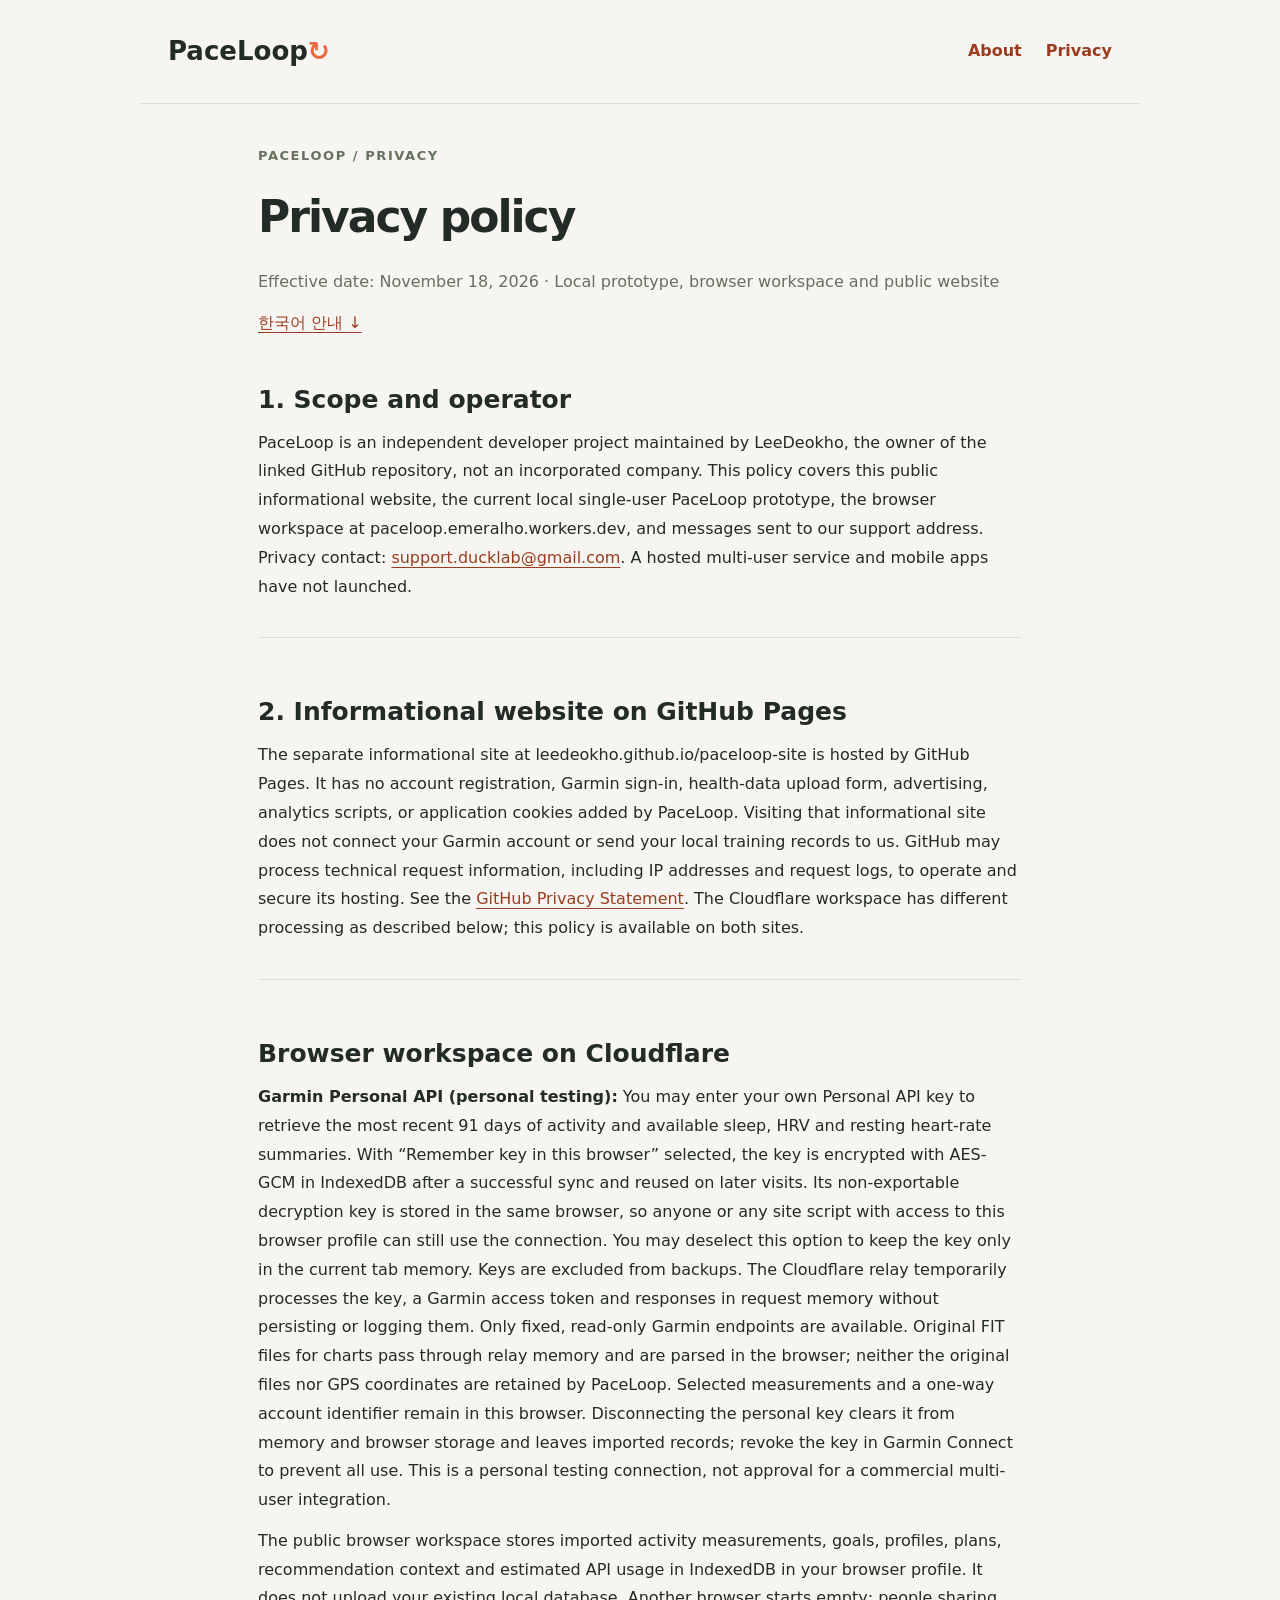
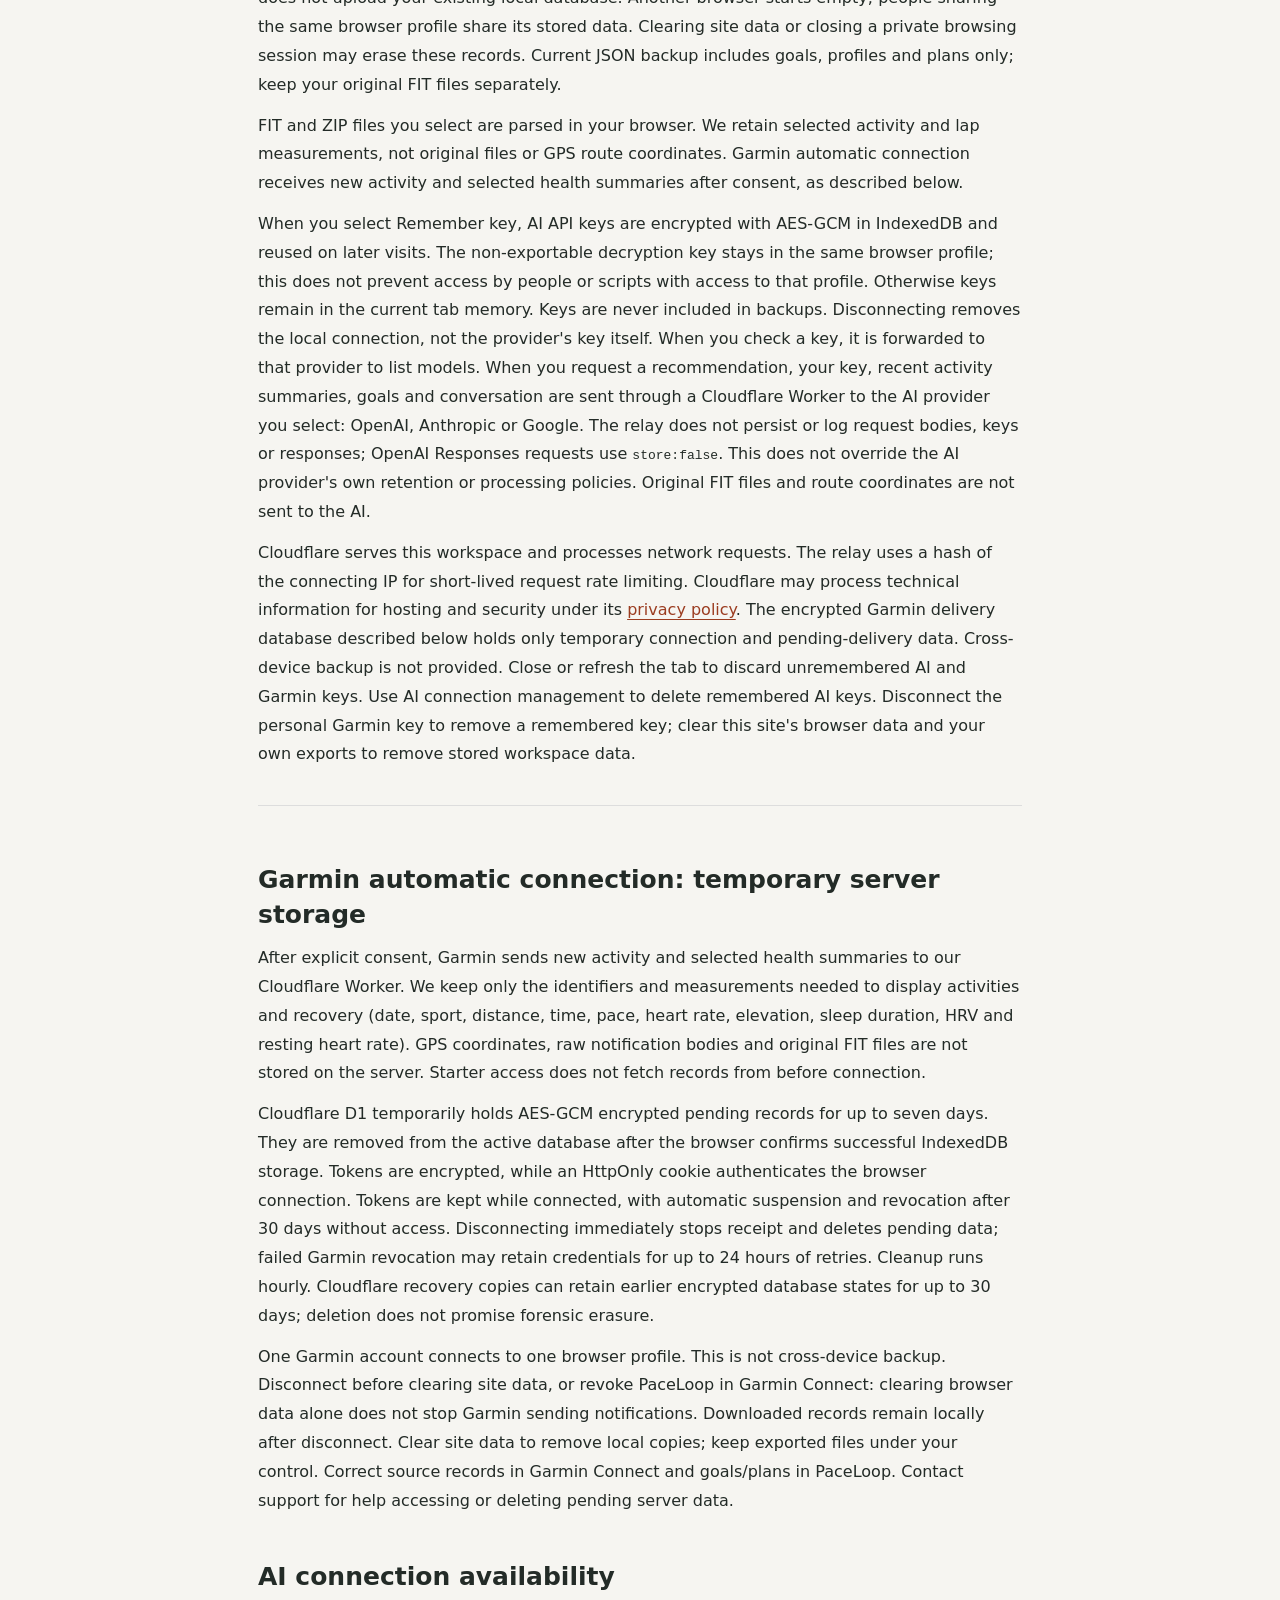
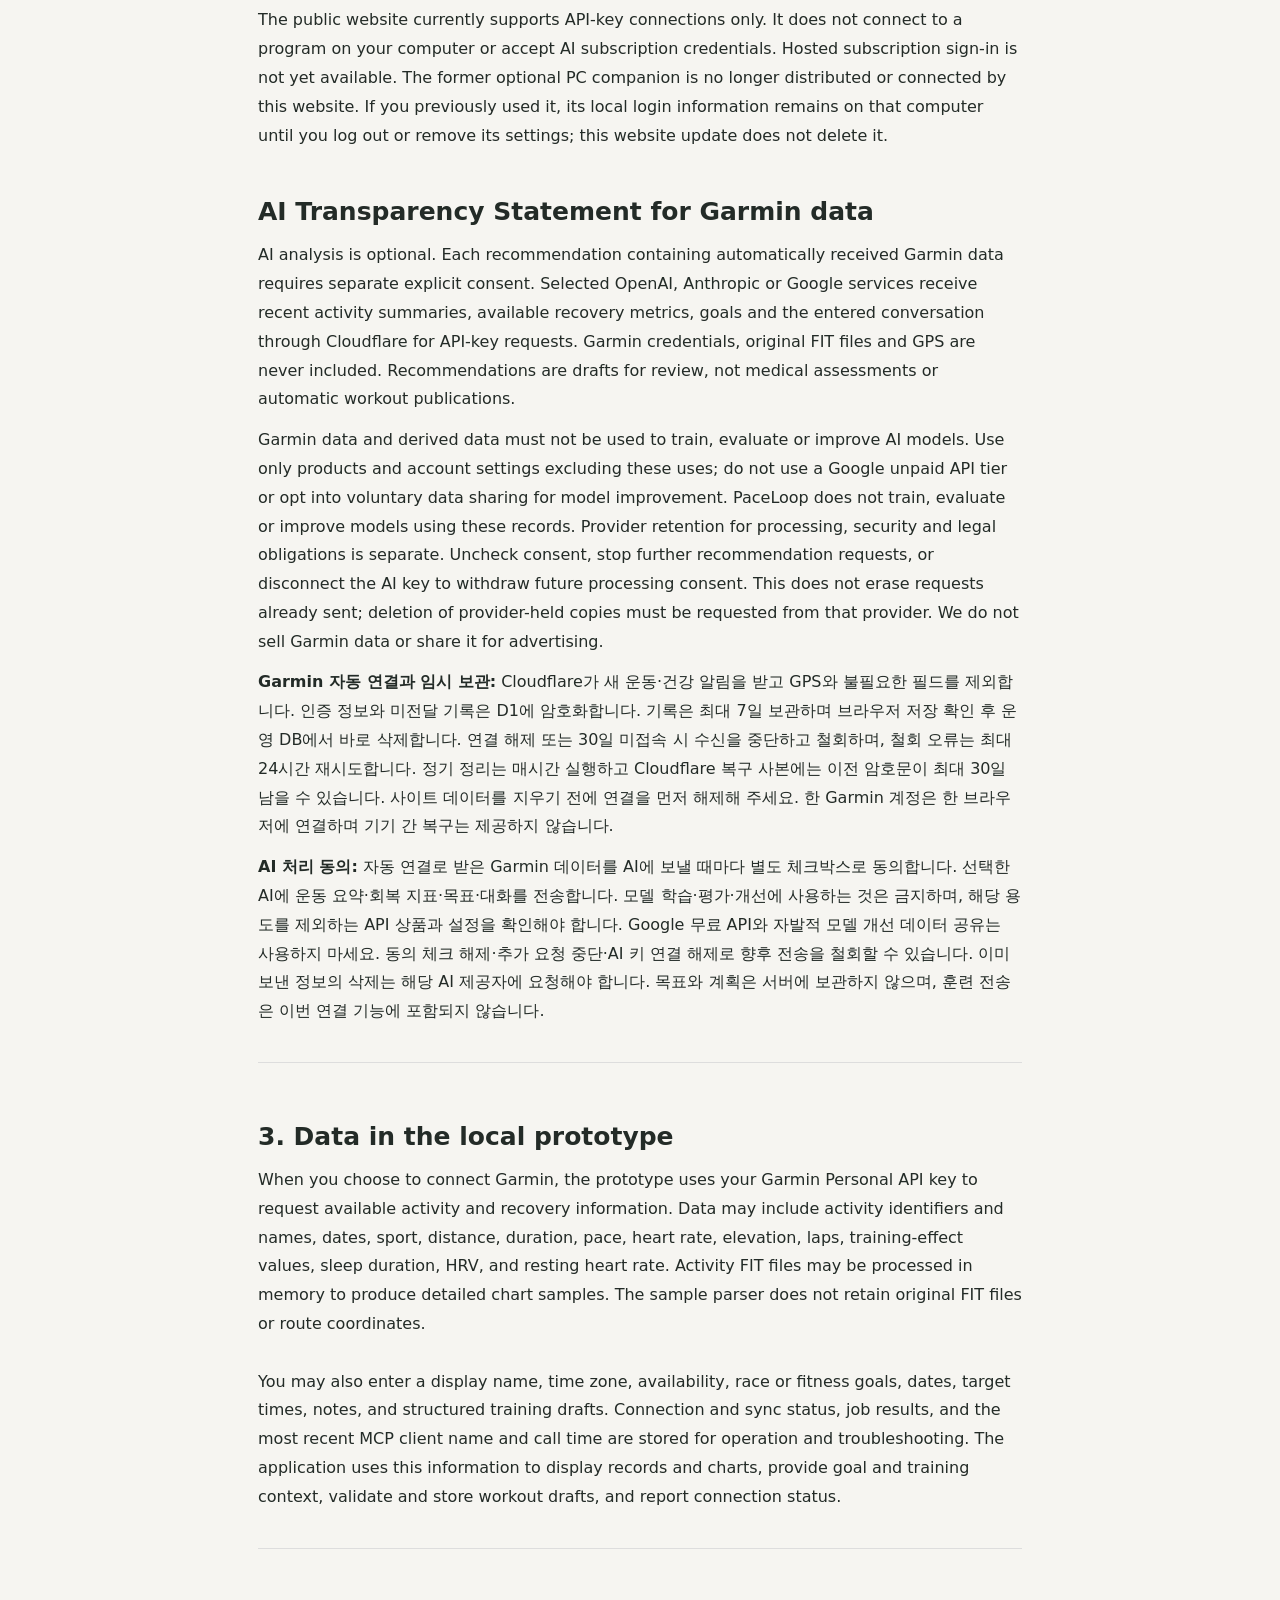
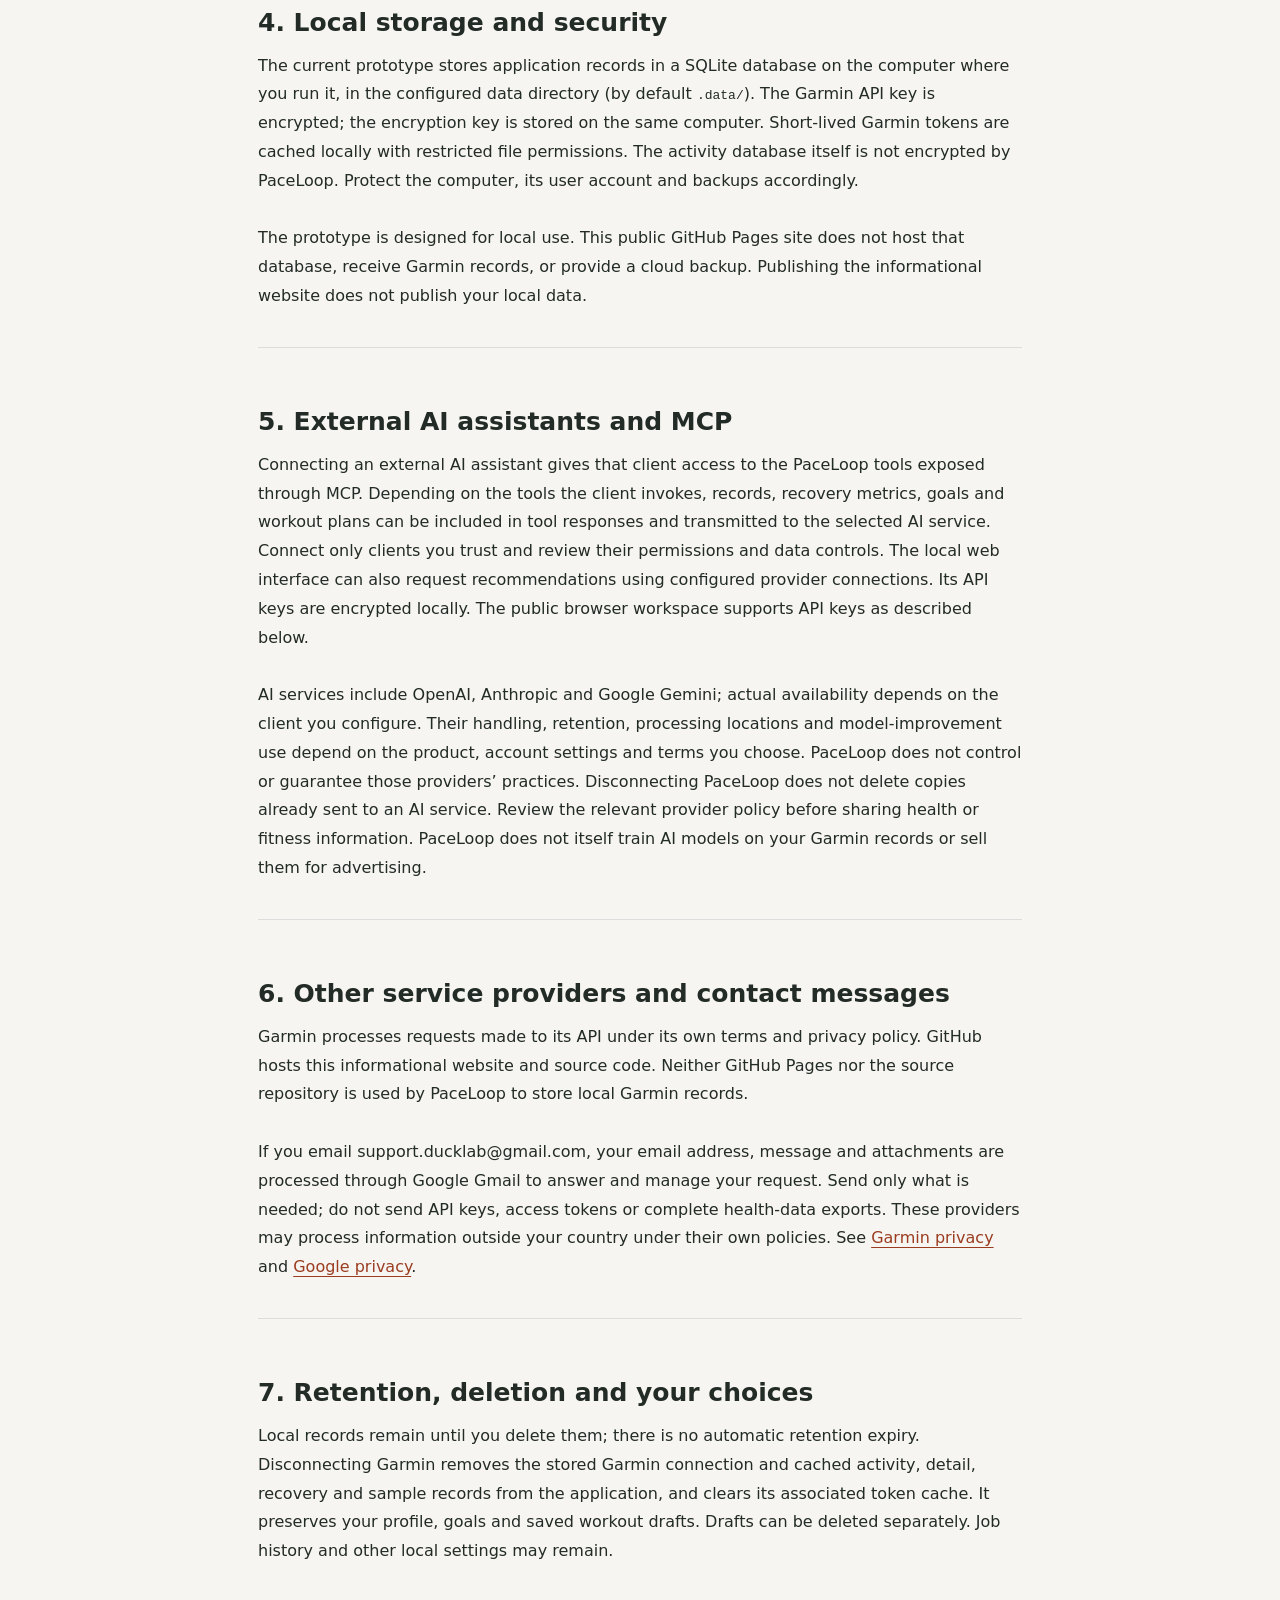
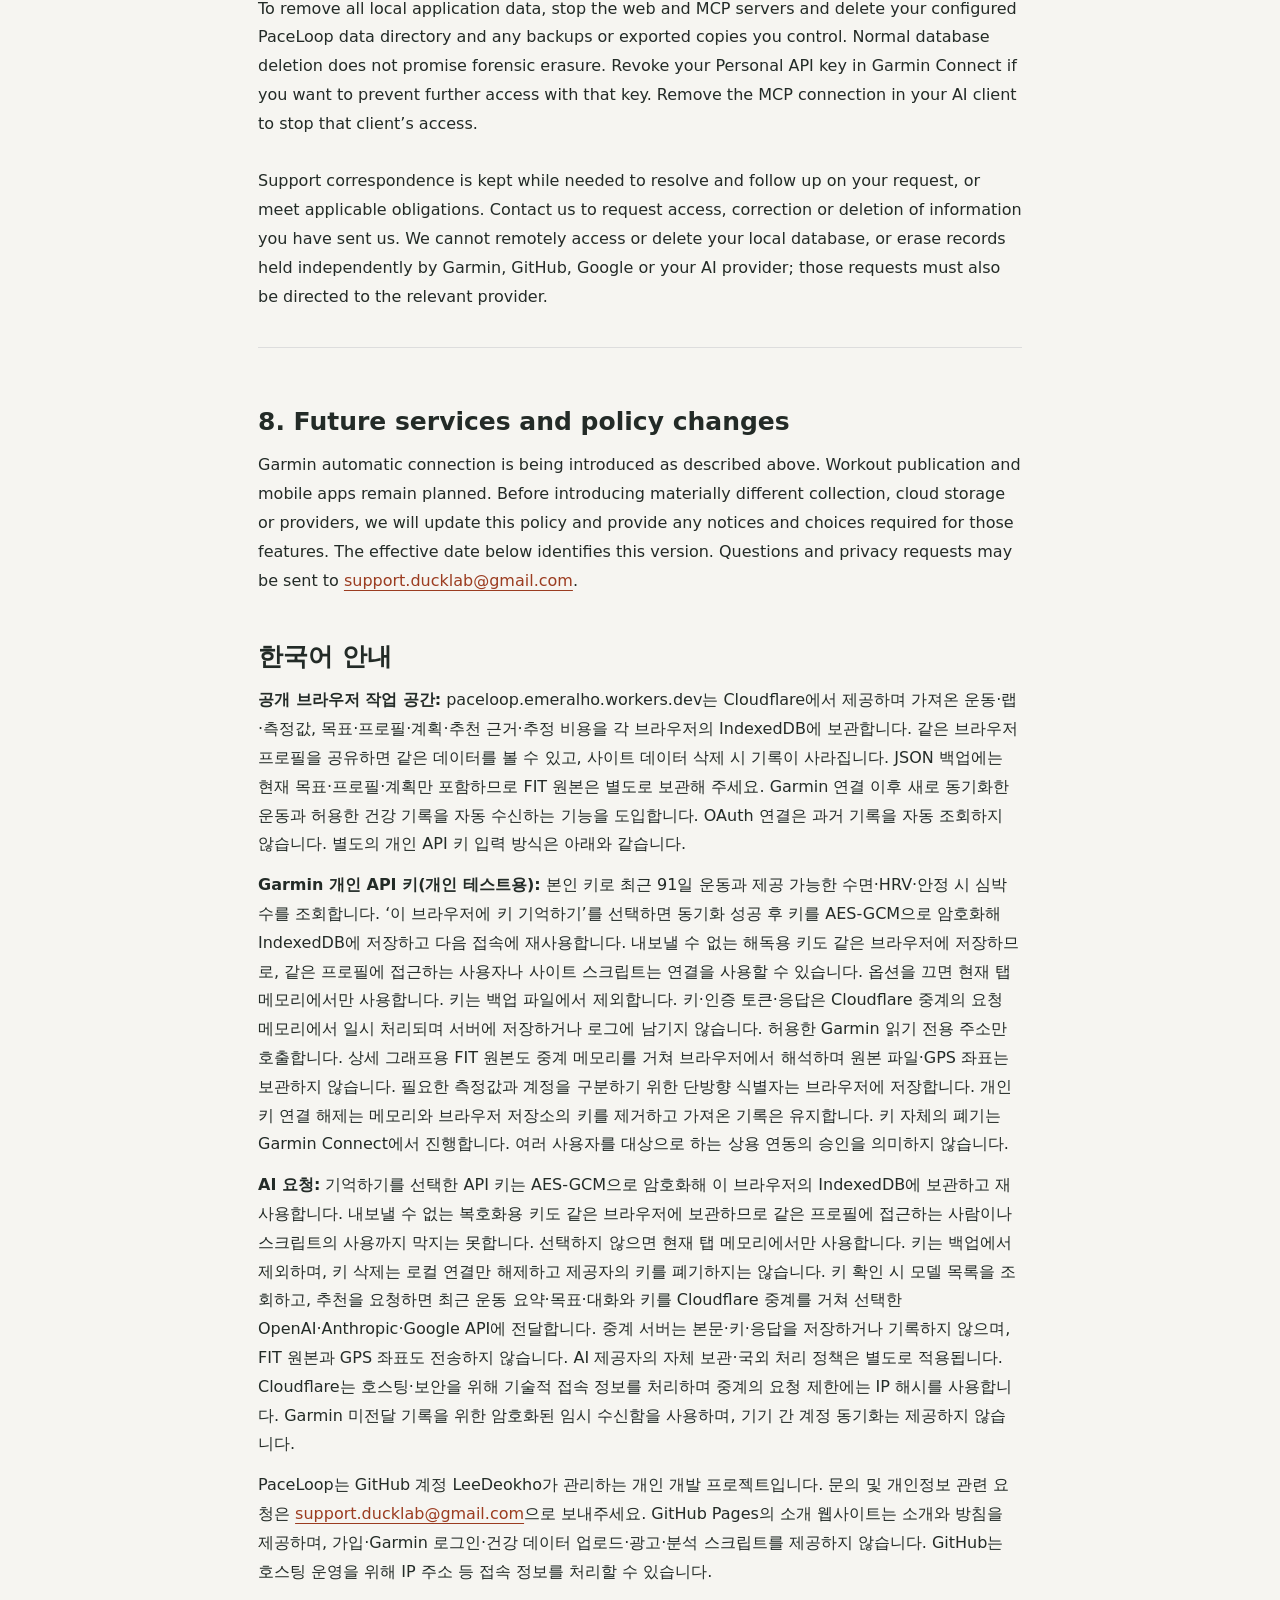
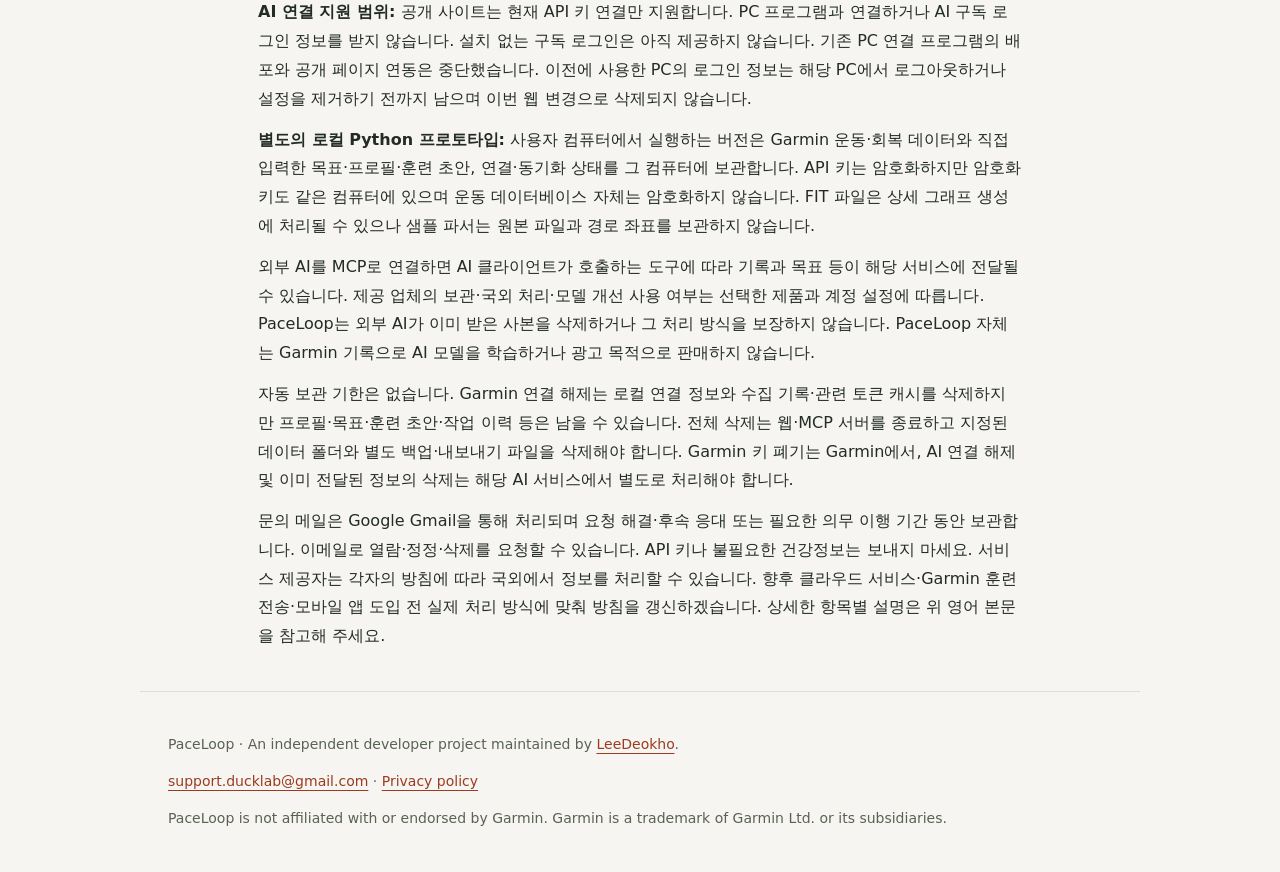
==== commit 8c3d6867: "feat: remember browser AI keys and preserve budget safeguards" ====
--- a/privacy/index.html
+++ b/privacy/index.html
@@ -37,8 +37,8 @@
 
 <p>The public browser workspace stores imported activity measurements, goals, profiles, plans, recommendation context and estimated API usage in IndexedDB in your browser profile. It does not upload your existing local database. Another browser starts empty; people sharing the same browser profile share its stored data. Clearing site data or closing a private browsing session may erase these records. Current JSON backup includes goals, profiles and plans only; keep your original FIT files separately.</p>
 <p>FIT and ZIP files you select are parsed in your browser. We retain selected activity and lap measurements, not original files or GPS route coordinates. Garmin automatic connection receives new activity and selected health summaries after consent, as described below.</p>
-<p>AI API keys remain in the current tab's memory and are not put in browser storage or backups. When you check a key, it is forwarded to that provider to list models. When you request a recommendation, your key, recent activity summaries, goals and conversation are sent through a Cloudflare Worker to the AI provider you select: OpenAI, Anthropic or Google. The relay does not persist or log request bodies, keys or responses; OpenAI Responses requests use <code>store:false</code>. This does not override the AI provider's own retention or processing policies. Original FIT files and route coordinates are not sent to the AI.</p>
-<p>Cloudflare serves this workspace and processes network requests. The relay uses a hash of the connecting IP for short-lived request rate limiting. Cloudflare may process technical information for hosting and security under its <a href="https://www.cloudflare.com/privacypolicy/">privacy policy</a>. The encrypted Garmin delivery database described below holds only temporary connection and pending-delivery data. Cross-device backup is not provided. Close or refresh the tab to discard AI keys and unremembered Garmin keys. Disconnect the personal Garmin key to remove a remembered key; clear this site's browser data and your own exports to remove stored workspace data.</p>
+<p>When you select Remember key, AI API keys are encrypted with AES-GCM in IndexedDB and reused on later visits. The non-exportable decryption key stays in the same browser profile; this does not prevent access by people or scripts with access to that profile. Otherwise keys remain in the current tab memory. Keys are never included in backups. Disconnecting removes the local connection, not the provider's key itself. When you check a key, it is forwarded to that provider to list models. When you request a recommendation, your key, recent activity summaries, goals and conversation are sent through a Cloudflare Worker to the AI provider you select: OpenAI, Anthropic or Google. The relay does not persist or log request bodies, keys or responses; OpenAI Responses requests use <code>store:false</code>. This does not override the AI provider's own retention or processing policies. Original FIT files and route coordinates are not sent to the AI.</p>
+<p>Cloudflare serves this workspace and processes network requests. The relay uses a hash of the connecting IP for short-lived request rate limiting. Cloudflare may process technical information for hosting and security under its <a href="https://www.cloudflare.com/privacypolicy/">privacy policy</a>. The encrypted Garmin delivery database described below holds only temporary connection and pending-delivery data. Cross-device backup is not provided. Close or refresh the tab to discard unremembered AI and Garmin keys. Use AI connection management to delete remembered AI keys. Disconnect the personal Garmin key to remove a remembered key; clear this site's browser data and your own exports to remove stored workspace data.</p>
 </section>
 <section>
 <h2>Garmin automatic connection: temporary server storage</h2>
@@ -87,7 +87,7 @@
 <section lang="ko">
 <h2>한국어 안내</h2><p><strong>공개 브라우저 작업 공간:</strong> paceloop.emeralho.workers.dev는 Cloudflare에서 제공하며 가져온 운동·랩·측정값, 목표·프로필·계획·추천 근거·추정 비용을 각 브라우저의 IndexedDB에 보관합니다. 같은 브라우저 프로필을 공유하면 같은 데이터를 볼 수 있고, 사이트 데이터 삭제 시 기록이 사라집니다. JSON 백업에는 현재 목표·프로필·계획만 포함하므로 FIT 원본은 별도로 보관해 주세요. Garmin 연결 이후 새로 동기화한 운동과 허용한 건강 기록을 자동 수신하는 기능을 도입합니다. OAuth 연결은 과거 기록을 자동 조회하지 않습니다. 별도의 개인 API 키 입력 방식은 아래와 같습니다.</p>
 <p><strong>Garmin 개인 API 키(개인 테스트용):</strong> 본인 키로 최근 91일 운동과 제공 가능한 수면·HRV·안정 시 심박수를 조회합니다. ‘이 브라우저에 키 기억하기’를 선택하면 동기화 성공 후 키를 AES-GCM으로 암호화해 IndexedDB에 저장하고 다음 접속에 재사용합니다. 내보낼 수 없는 해독용 키도 같은 브라우저에 저장하므로, 같은 프로필에 접근하는 사용자나 사이트 스크립트는 연결을 사용할 수 있습니다. 옵션을 끄면 현재 탭 메모리에서만 사용합니다. 키는 백업 파일에서 제외합니다. 키·인증 토큰·응답은 Cloudflare 중계의 요청 메모리에서 일시 처리되며 서버에 저장하거나 로그에 남기지 않습니다. 허용한 Garmin 읽기 전용 주소만 호출합니다. 상세 그래프용 FIT 원본도 중계 메모리를 거쳐 브라우저에서 해석하며 원본 파일·GPS 좌표는 보관하지 않습니다. 필요한 측정값과 계정을 구분하기 위한 단방향 식별자는 브라우저에 저장합니다. 개인 키 연결 해제는 메모리와 브라우저 저장소의 키를 제거하고 가져온 기록은 유지합니다. 키 자체의 폐기는 Garmin Connect에서 진행합니다. 여러 사용자를 대상으로 하는 상용 연동의 승인을 의미하지 않습니다.</p>
-<p><strong>AI 요청:</strong> API 키는 현재 탭 메모리에서만 사용하며 새로고침하면 사라집니다. 키 확인 시 모델 목록을 조회하고, 추천을 요청하면 최근 운동 요약·목표·대화와 키를 Cloudflare 중계를 거쳐 선택한 OpenAI·Anthropic·Google API에 전달합니다. 중계 서버는 본문·키·응답을 저장하거나 기록하지 않으며, FIT 원본과 GPS 좌표도 전송하지 않습니다. AI 제공자의 자체 보관·국외 처리 정책은 별도로 적용됩니다. Cloudflare는 호스팅·보안을 위해 기술적 접속 정보를 처리하며 중계의 요청 제한에는 IP 해시를 사용합니다. Garmin 미전달 기록을 위한 암호화된 임시 수신함을 사용하며, 기기 간 계정 동기화는 제공하지 않습니다.</p>
+<p><strong>AI 요청:</strong> 기억하기를 선택한 API 키는 AES-GCM으로 암호화해 이 브라우저의 IndexedDB에 보관하고 재사용합니다. 내보낼 수 없는 복호화용 키도 같은 브라우저에 보관하므로 같은 프로필에 접근하는 사람이나 스크립트의 사용까지 막지는 못합니다. 선택하지 않으면 현재 탭 메모리에서만 사용합니다. 키는 백업에서 제외하며, 키 삭제는 로컬 연결만 해제하고 제공자의 키를 폐기하지는 않습니다. 키 확인 시 모델 목록을 조회하고, 추천을 요청하면 최근 운동 요약·목표·대화와 키를 Cloudflare 중계를 거쳐 선택한 OpenAI·Anthropic·Google API에 전달합니다. 중계 서버는 본문·키·응답을 저장하거나 기록하지 않으며, FIT 원본과 GPS 좌표도 전송하지 않습니다. AI 제공자의 자체 보관·국외 처리 정책은 별도로 적용됩니다. Cloudflare는 호스팅·보안을 위해 기술적 접속 정보를 처리하며 중계의 요청 제한에는 IP 해시를 사용합니다. Garmin 미전달 기록을 위한 암호화된 임시 수신함을 사용하며, 기기 간 계정 동기화는 제공하지 않습니다.</p>
 
 <p>PaceLoop는 GitHub 계정 LeeDeokho가 관리하는 개인 개발 프로젝트입니다. 문의 및 개인정보 관련 요청은 <a href="mailto:support.ducklab@gmail.com">support.ducklab@gmail.com</a>으로 보내주세요. GitHub Pages의 소개 웹사이트는 소개와 방침을 제공하며, 가입·Garmin 로그인·건강 데이터 업로드·광고·분석 스크립트를 제공하지 않습니다. GitHub는 호스팅 운영을 위해 IP 주소 등 접속 정보를 처리할 수 있습니다.</p>
 <p><strong>AI 연결 지원 범위:</strong> 공개 사이트는 현재 API 키 연결만 지원합니다. PC 프로그램과 연결하거나 AI 구독 로그인 정보를 받지 않습니다. 설치 없는 구독 로그인은 아직 제공하지 않습니다. 기존 PC 연결 프로그램의 배포와 공개 페이지 연동은 중단했습니다. 이전에 사용한 PC의 로그인 정보는 해당 PC에서 로그아웃하거나 설정을 제거하기 전까지 남으며 이번 웹 변경으로 삭제되지 않습니다.</p>
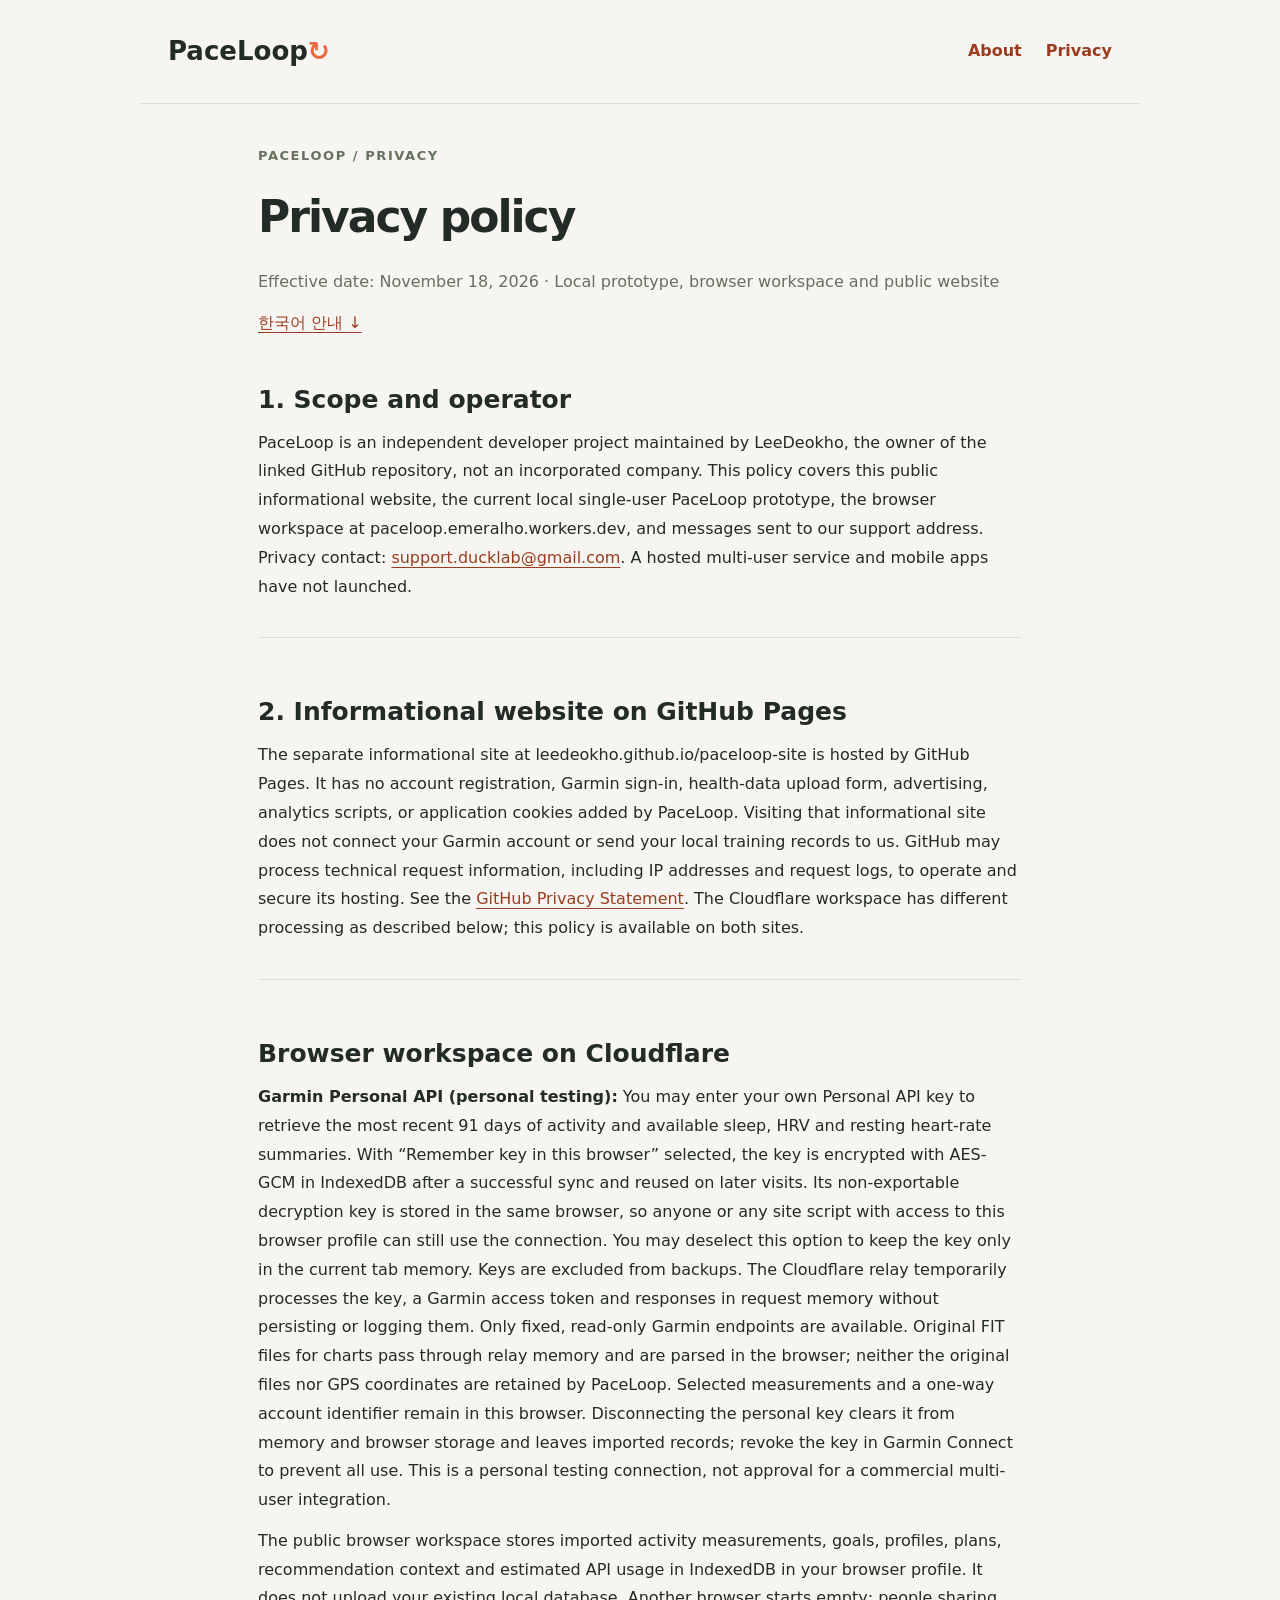
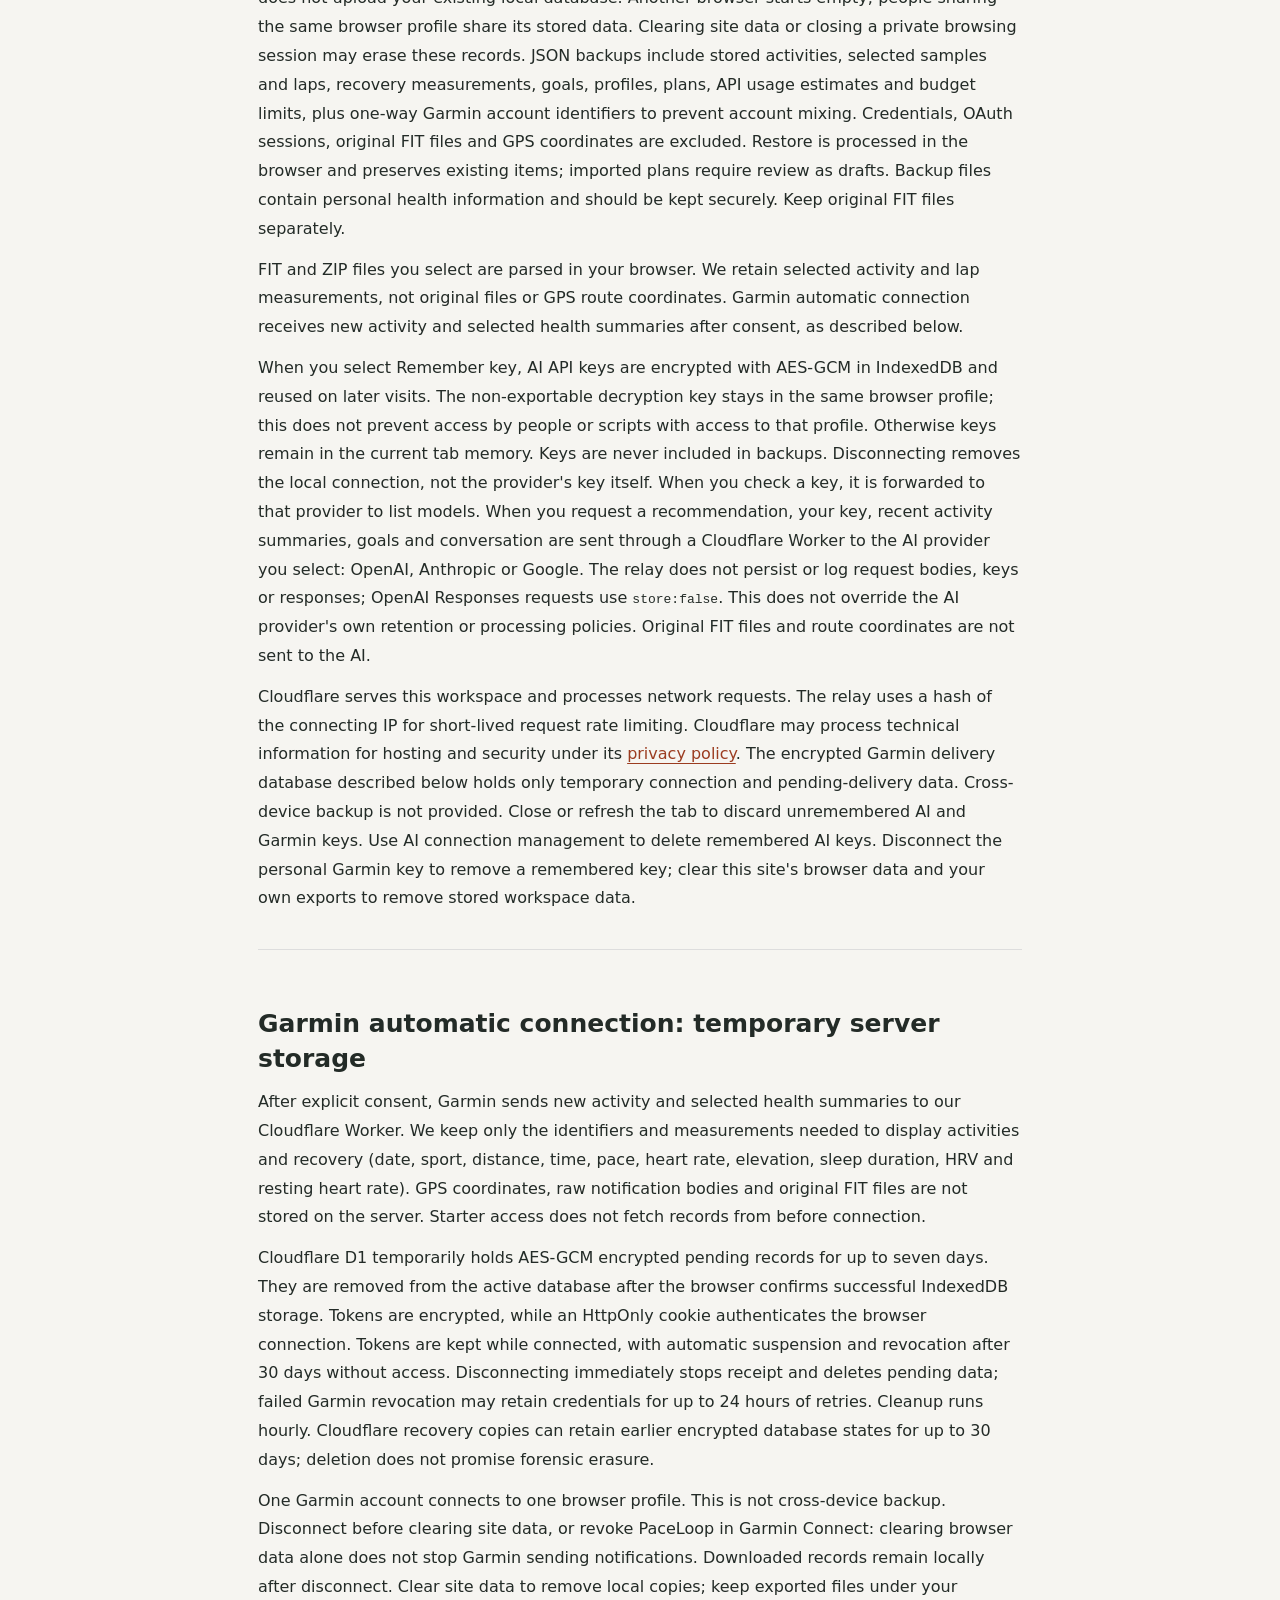
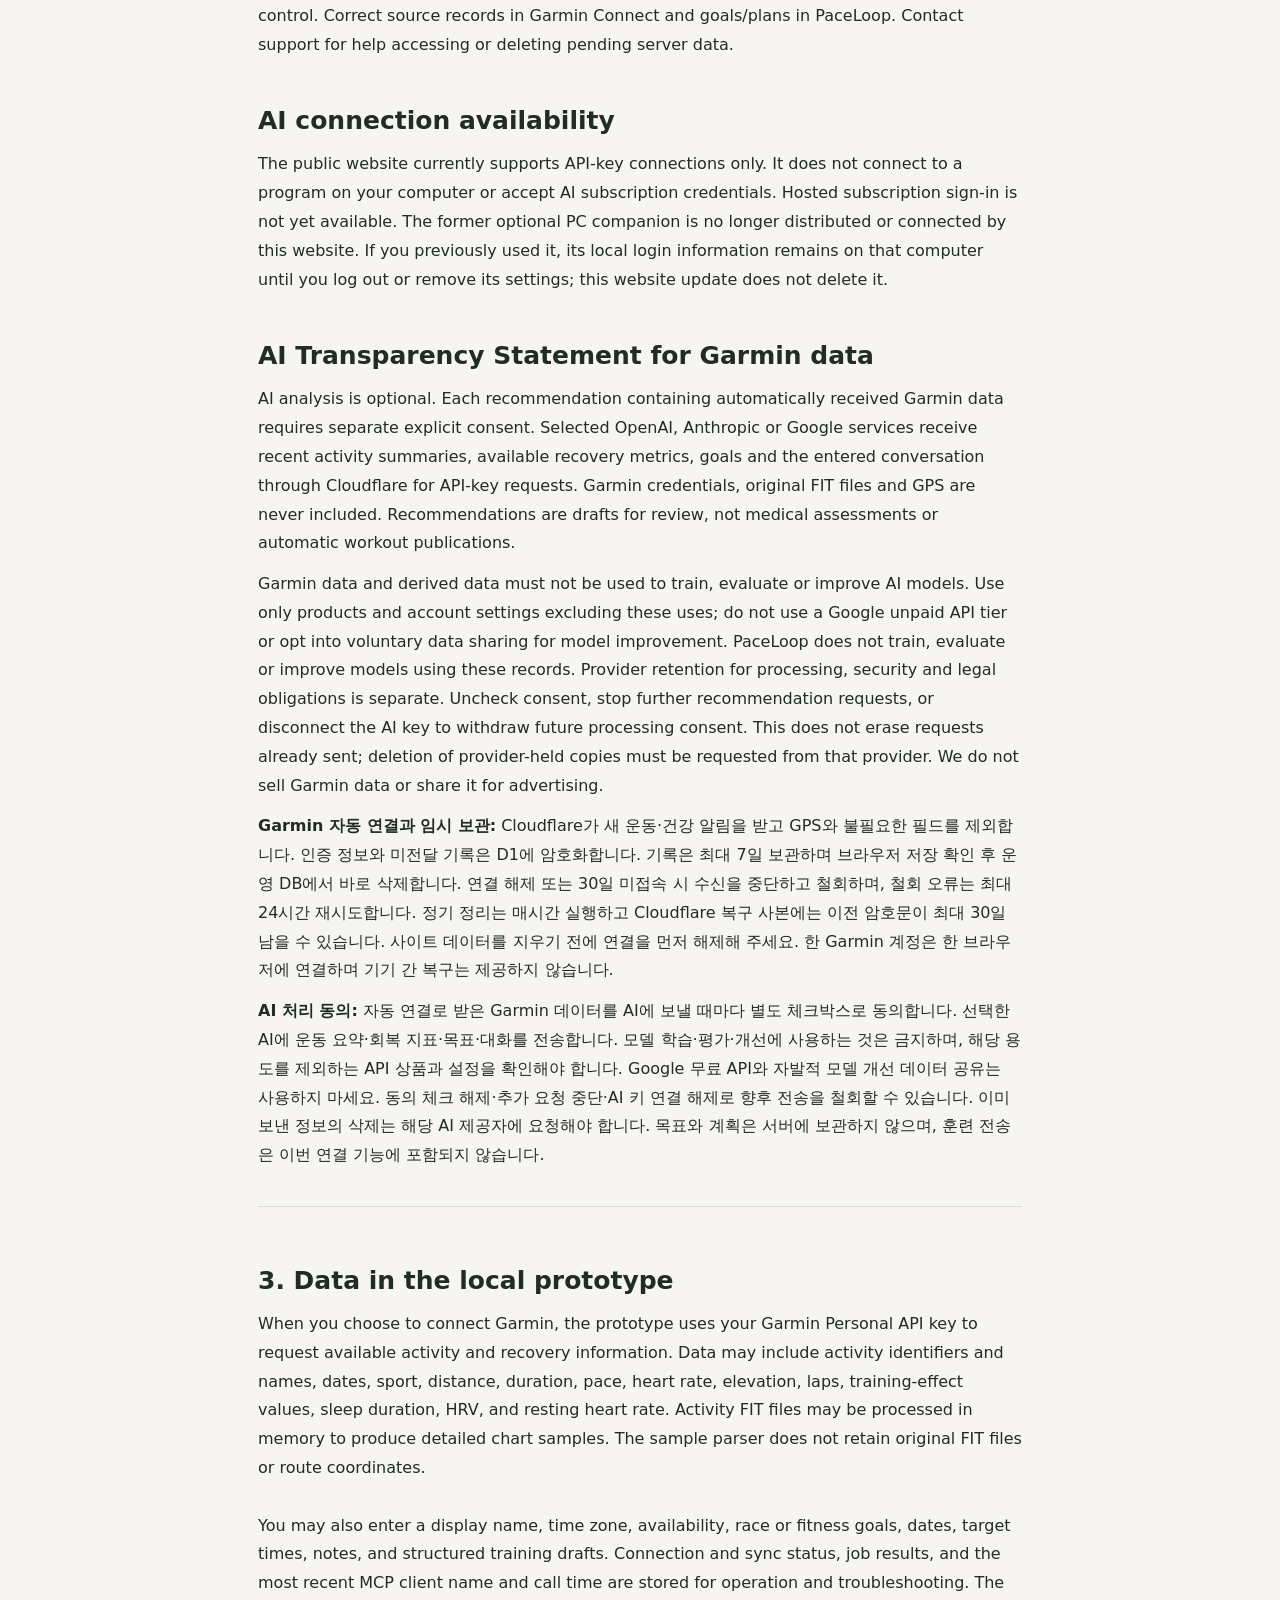
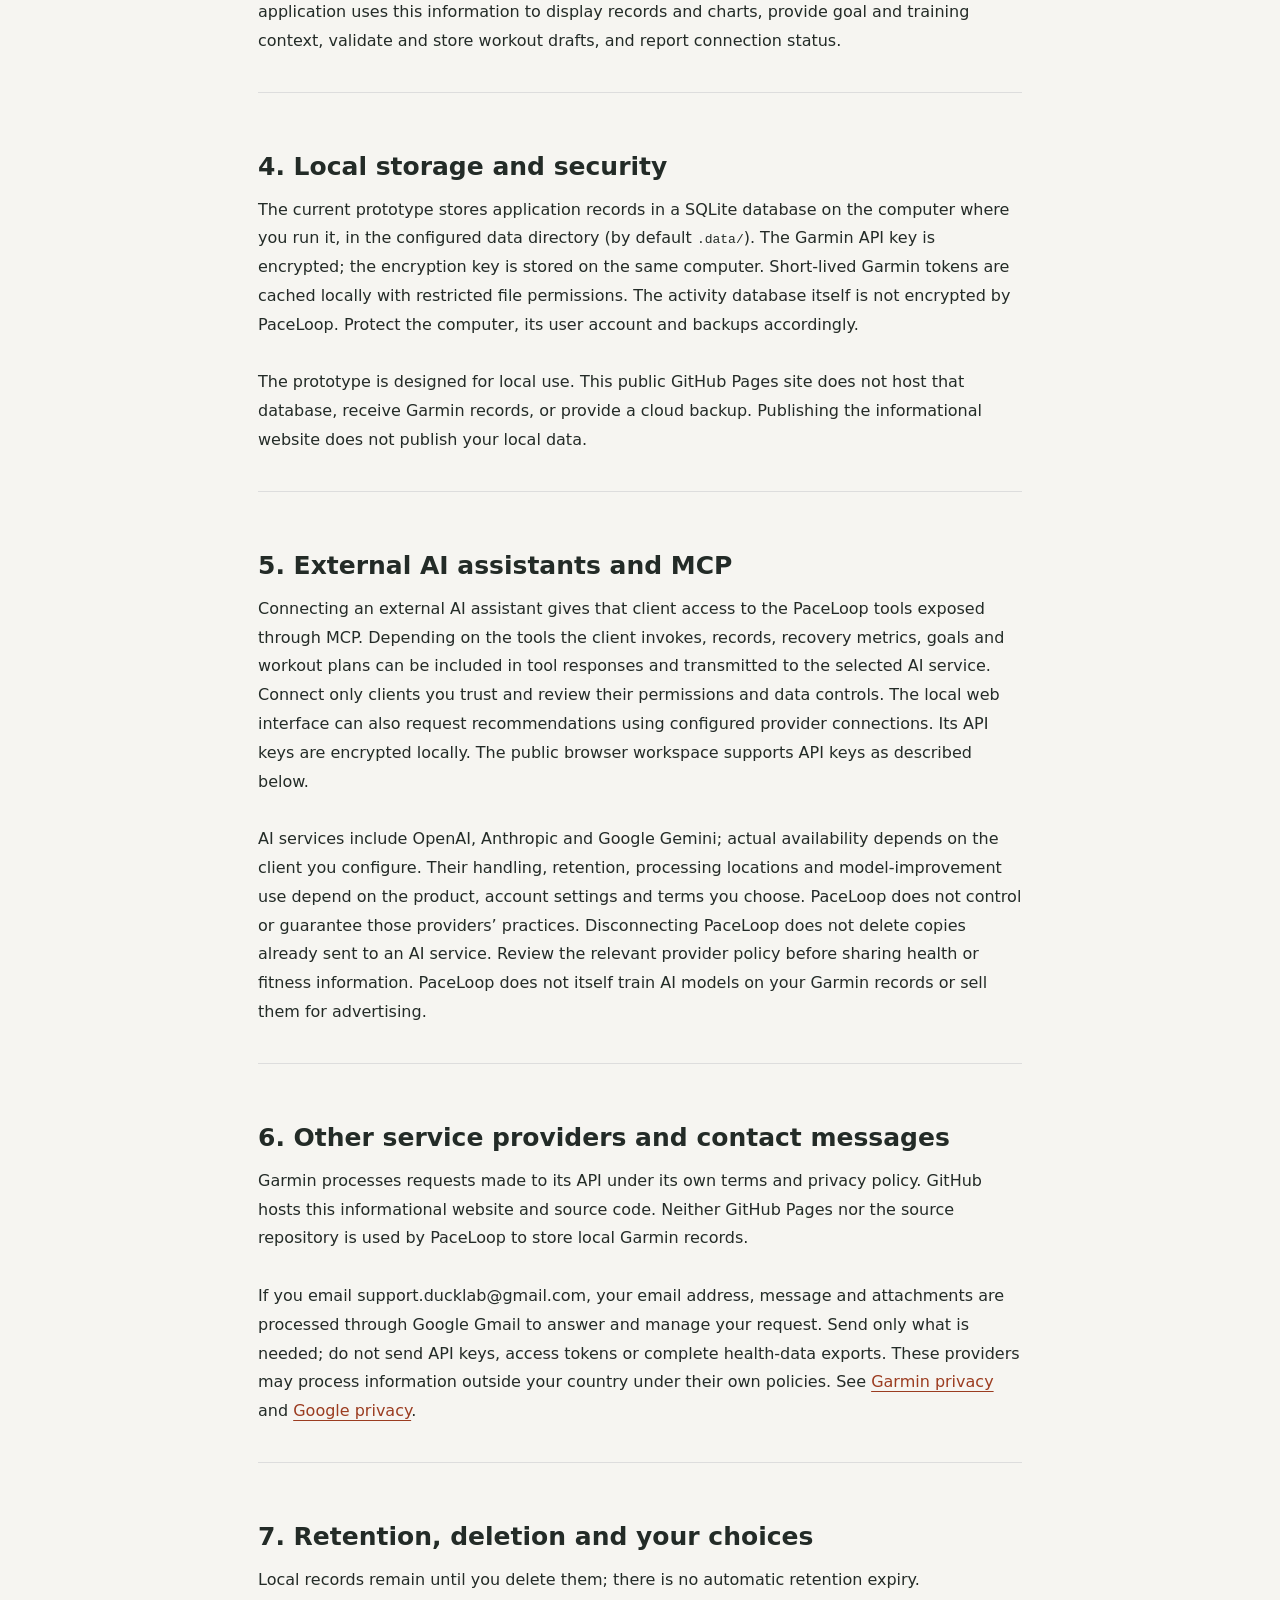
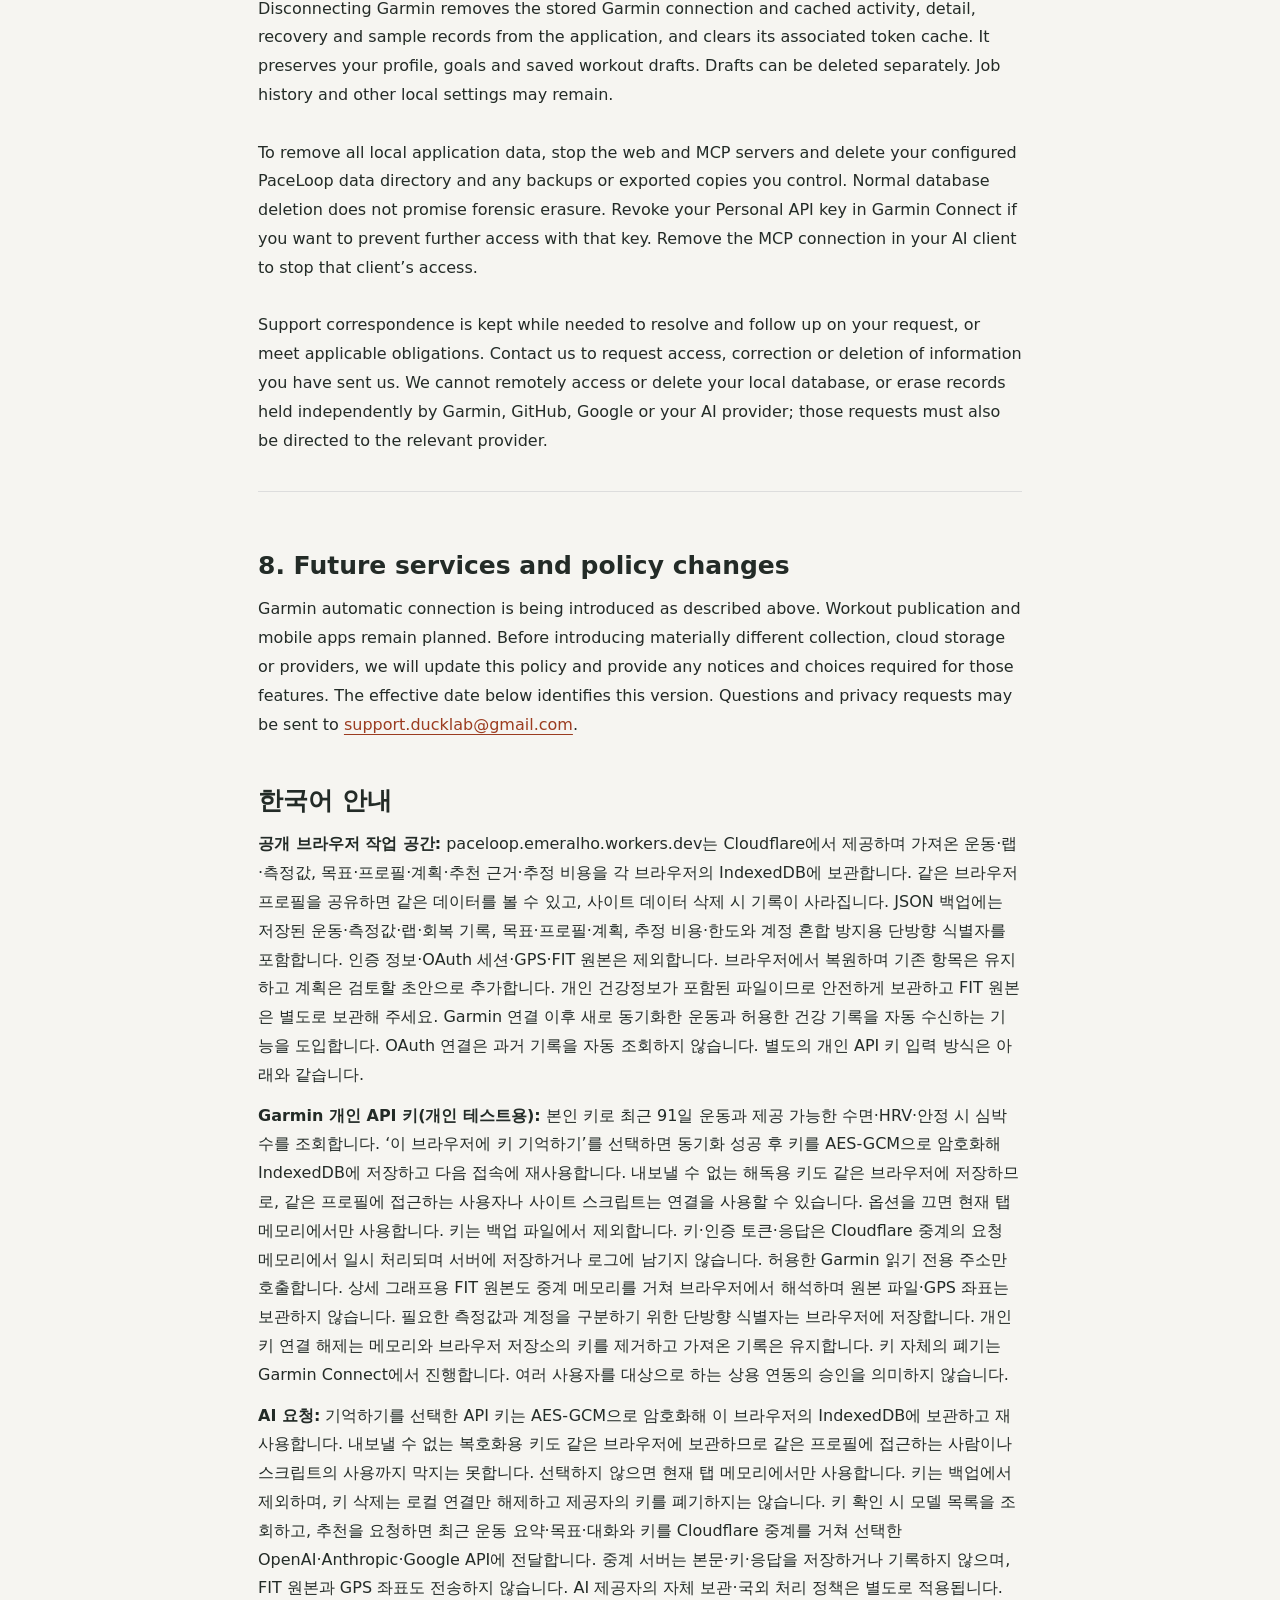
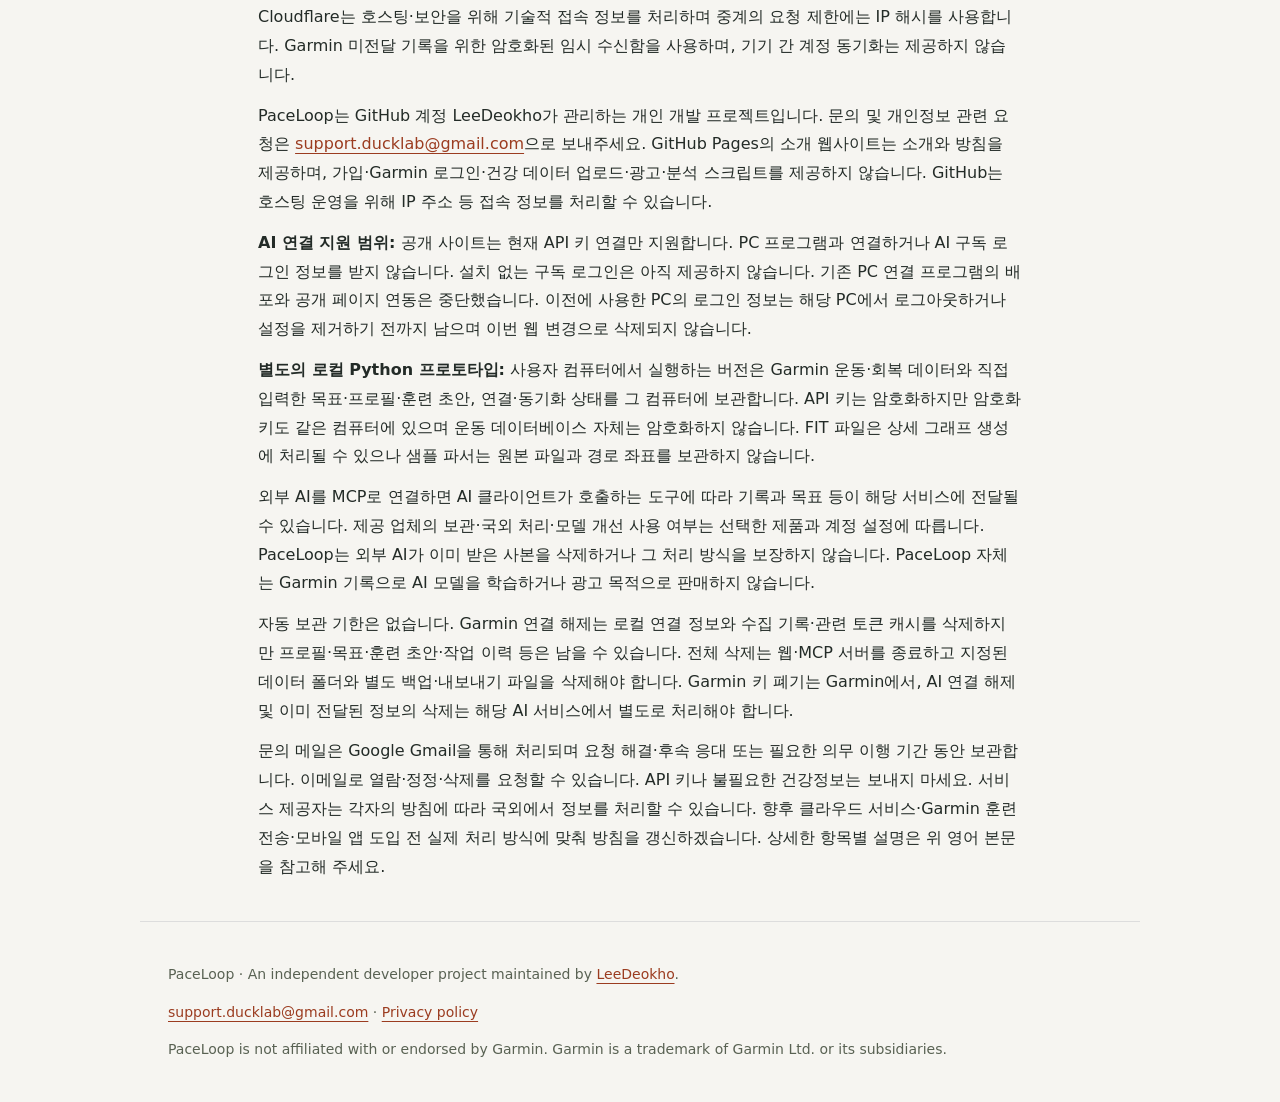
==== commit 98ea6655: "feat: back up and merge browser records without credentials" ====
--- a/privacy/index.html
+++ b/privacy/index.html
@@ -35,7 +35,7 @@
 <h2>Browser workspace on Cloudflare</h2>
 <p><strong>Garmin Personal API (personal testing):</strong> You may enter your own Personal API key to retrieve the most recent 91 days of activity and available sleep, HRV and resting heart-rate summaries. With “Remember key in this browser” selected, the key is encrypted with AES-GCM in IndexedDB after a successful sync and reused on later visits. Its non-exportable decryption key is stored in the same browser, so anyone or any site script with access to this browser profile can still use the connection. You may deselect this option to keep the key only in the current tab memory. Keys are excluded from backups. The Cloudflare relay temporarily processes the key, a Garmin access token and responses in request memory without persisting or logging them. Only fixed, read-only Garmin endpoints are available. Original FIT files for charts pass through relay memory and are parsed in the browser; neither the original files nor GPS coordinates are retained by PaceLoop. Selected measurements and a one-way account identifier remain in this browser. Disconnecting the personal key clears it from memory and browser storage and leaves imported records; revoke the key in Garmin Connect to prevent all use. This is a personal testing connection, not approval for a commercial multi-user integration.</p>
 
-<p>The public browser workspace stores imported activity measurements, goals, profiles, plans, recommendation context and estimated API usage in IndexedDB in your browser profile. It does not upload your existing local database. Another browser starts empty; people sharing the same browser profile share its stored data. Clearing site data or closing a private browsing session may erase these records. Current JSON backup includes goals, profiles and plans only; keep your original FIT files separately.</p>
+<p>The public browser workspace stores imported activity measurements, goals, profiles, plans, recommendation context and estimated API usage in IndexedDB in your browser profile. It does not upload your existing local database. Another browser starts empty; people sharing the same browser profile share its stored data. Clearing site data or closing a private browsing session may erase these records. JSON backups include stored activities, selected samples and laps, recovery measurements, goals, profiles, plans, API usage estimates and budget limits, plus one-way Garmin account identifiers to prevent account mixing. Credentials, OAuth sessions, original FIT files and GPS coordinates are excluded. Restore is processed in the browser and preserves existing items; imported plans require review as drafts. Backup files contain personal health information and should be kept securely. Keep original FIT files separately.</p>
 <p>FIT and ZIP files you select are parsed in your browser. We retain selected activity and lap measurements, not original files or GPS route coordinates. Garmin automatic connection receives new activity and selected health summaries after consent, as described below.</p>
 <p>When you select Remember key, AI API keys are encrypted with AES-GCM in IndexedDB and reused on later visits. The non-exportable decryption key stays in the same browser profile; this does not prevent access by people or scripts with access to that profile. Otherwise keys remain in the current tab memory. Keys are never included in backups. Disconnecting removes the local connection, not the provider's key itself. When you check a key, it is forwarded to that provider to list models. When you request a recommendation, your key, recent activity summaries, goals and conversation are sent through a Cloudflare Worker to the AI provider you select: OpenAI, Anthropic or Google. The relay does not persist or log request bodies, keys or responses; OpenAI Responses requests use <code>store:false</code>. This does not override the AI provider's own retention or processing policies. Original FIT files and route coordinates are not sent to the AI.</p>
 <p>Cloudflare serves this workspace and processes network requests. The relay uses a hash of the connecting IP for short-lived request rate limiting. Cloudflare may process technical information for hosting and security under its <a href="https://www.cloudflare.com/privacypolicy/">privacy policy</a>. The encrypted Garmin delivery database described below holds only temporary connection and pending-delivery data. Cross-device backup is not provided. Close or refresh the tab to discard unremembered AI and Garmin keys. Use AI connection management to delete remembered AI keys. Disconnect the personal Garmin key to remove a remembered key; clear this site's browser data and your own exports to remove stored workspace data.</p>
@@ -85,7 +85,7 @@
 </section>
 <div id="korean">
 <section lang="ko">
-<h2>한국어 안내</h2><p><strong>공개 브라우저 작업 공간:</strong> paceloop.emeralho.workers.dev는 Cloudflare에서 제공하며 가져온 운동·랩·측정값, 목표·프로필·계획·추천 근거·추정 비용을 각 브라우저의 IndexedDB에 보관합니다. 같은 브라우저 프로필을 공유하면 같은 데이터를 볼 수 있고, 사이트 데이터 삭제 시 기록이 사라집니다. JSON 백업에는 현재 목표·프로필·계획만 포함하므로 FIT 원본은 별도로 보관해 주세요. Garmin 연결 이후 새로 동기화한 운동과 허용한 건강 기록을 자동 수신하는 기능을 도입합니다. OAuth 연결은 과거 기록을 자동 조회하지 않습니다. 별도의 개인 API 키 입력 방식은 아래와 같습니다.</p>
+<h2>한국어 안내</h2><p><strong>공개 브라우저 작업 공간:</strong> paceloop.emeralho.workers.dev는 Cloudflare에서 제공하며 가져온 운동·랩·측정값, 목표·프로필·계획·추천 근거·추정 비용을 각 브라우저의 IndexedDB에 보관합니다. 같은 브라우저 프로필을 공유하면 같은 데이터를 볼 수 있고, 사이트 데이터 삭제 시 기록이 사라집니다. JSON 백업에는 저장된 운동·측정값·랩·회복 기록, 목표·프로필·계획, 추정 비용·한도와 계정 혼합 방지용 단방향 식별자를 포함합니다. 인증 정보·OAuth 세션·GPS·FIT 원본은 제외합니다. 브라우저에서 복원하며 기존 항목은 유지하고 계획은 검토할 초안으로 추가합니다. 개인 건강정보가 포함된 파일이므로 안전하게 보관하고 FIT 원본은 별도로 보관해 주세요. Garmin 연결 이후 새로 동기화한 운동과 허용한 건강 기록을 자동 수신하는 기능을 도입합니다. OAuth 연결은 과거 기록을 자동 조회하지 않습니다. 별도의 개인 API 키 입력 방식은 아래와 같습니다.</p>
 <p><strong>Garmin 개인 API 키(개인 테스트용):</strong> 본인 키로 최근 91일 운동과 제공 가능한 수면·HRV·안정 시 심박수를 조회합니다. ‘이 브라우저에 키 기억하기’를 선택하면 동기화 성공 후 키를 AES-GCM으로 암호화해 IndexedDB에 저장하고 다음 접속에 재사용합니다. 내보낼 수 없는 해독용 키도 같은 브라우저에 저장하므로, 같은 프로필에 접근하는 사용자나 사이트 스크립트는 연결을 사용할 수 있습니다. 옵션을 끄면 현재 탭 메모리에서만 사용합니다. 키는 백업 파일에서 제외합니다. 키·인증 토큰·응답은 Cloudflare 중계의 요청 메모리에서 일시 처리되며 서버에 저장하거나 로그에 남기지 않습니다. 허용한 Garmin 읽기 전용 주소만 호출합니다. 상세 그래프용 FIT 원본도 중계 메모리를 거쳐 브라우저에서 해석하며 원본 파일·GPS 좌표는 보관하지 않습니다. 필요한 측정값과 계정을 구분하기 위한 단방향 식별자는 브라우저에 저장합니다. 개인 키 연결 해제는 메모리와 브라우저 저장소의 키를 제거하고 가져온 기록은 유지합니다. 키 자체의 폐기는 Garmin Connect에서 진행합니다. 여러 사용자를 대상으로 하는 상용 연동의 승인을 의미하지 않습니다.</p>
 <p><strong>AI 요청:</strong> 기억하기를 선택한 API 키는 AES-GCM으로 암호화해 이 브라우저의 IndexedDB에 보관하고 재사용합니다. 내보낼 수 없는 복호화용 키도 같은 브라우저에 보관하므로 같은 프로필에 접근하는 사람이나 스크립트의 사용까지 막지는 못합니다. 선택하지 않으면 현재 탭 메모리에서만 사용합니다. 키는 백업에서 제외하며, 키 삭제는 로컬 연결만 해제하고 제공자의 키를 폐기하지는 않습니다. 키 확인 시 모델 목록을 조회하고, 추천을 요청하면 최근 운동 요약·목표·대화와 키를 Cloudflare 중계를 거쳐 선택한 OpenAI·Anthropic·Google API에 전달합니다. 중계 서버는 본문·키·응답을 저장하거나 기록하지 않으며, FIT 원본과 GPS 좌표도 전송하지 않습니다. AI 제공자의 자체 보관·국외 처리 정책은 별도로 적용됩니다. Cloudflare는 호스팅·보안을 위해 기술적 접속 정보를 처리하며 중계의 요청 제한에는 IP 해시를 사용합니다. Garmin 미전달 기록을 위한 암호화된 임시 수신함을 사용하며, 기기 간 계정 동기화는 제공하지 않습니다.</p>
 
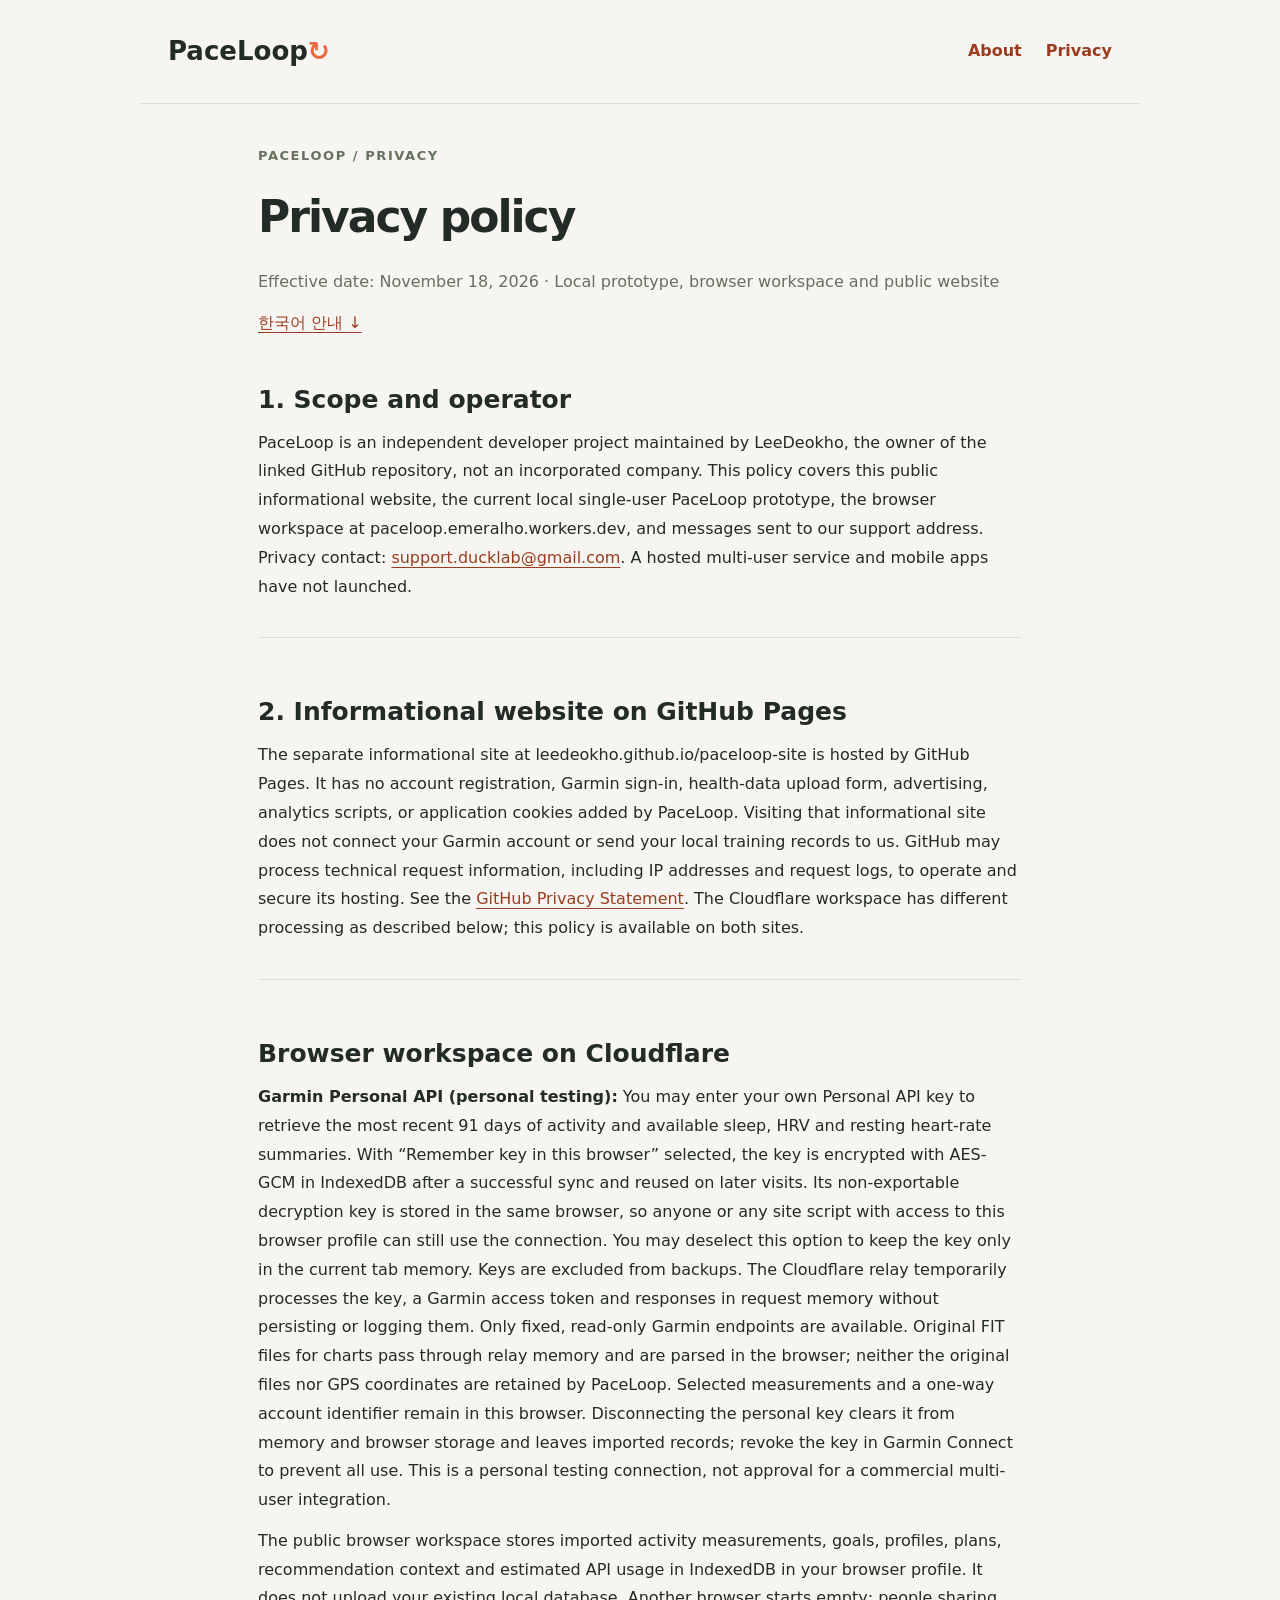
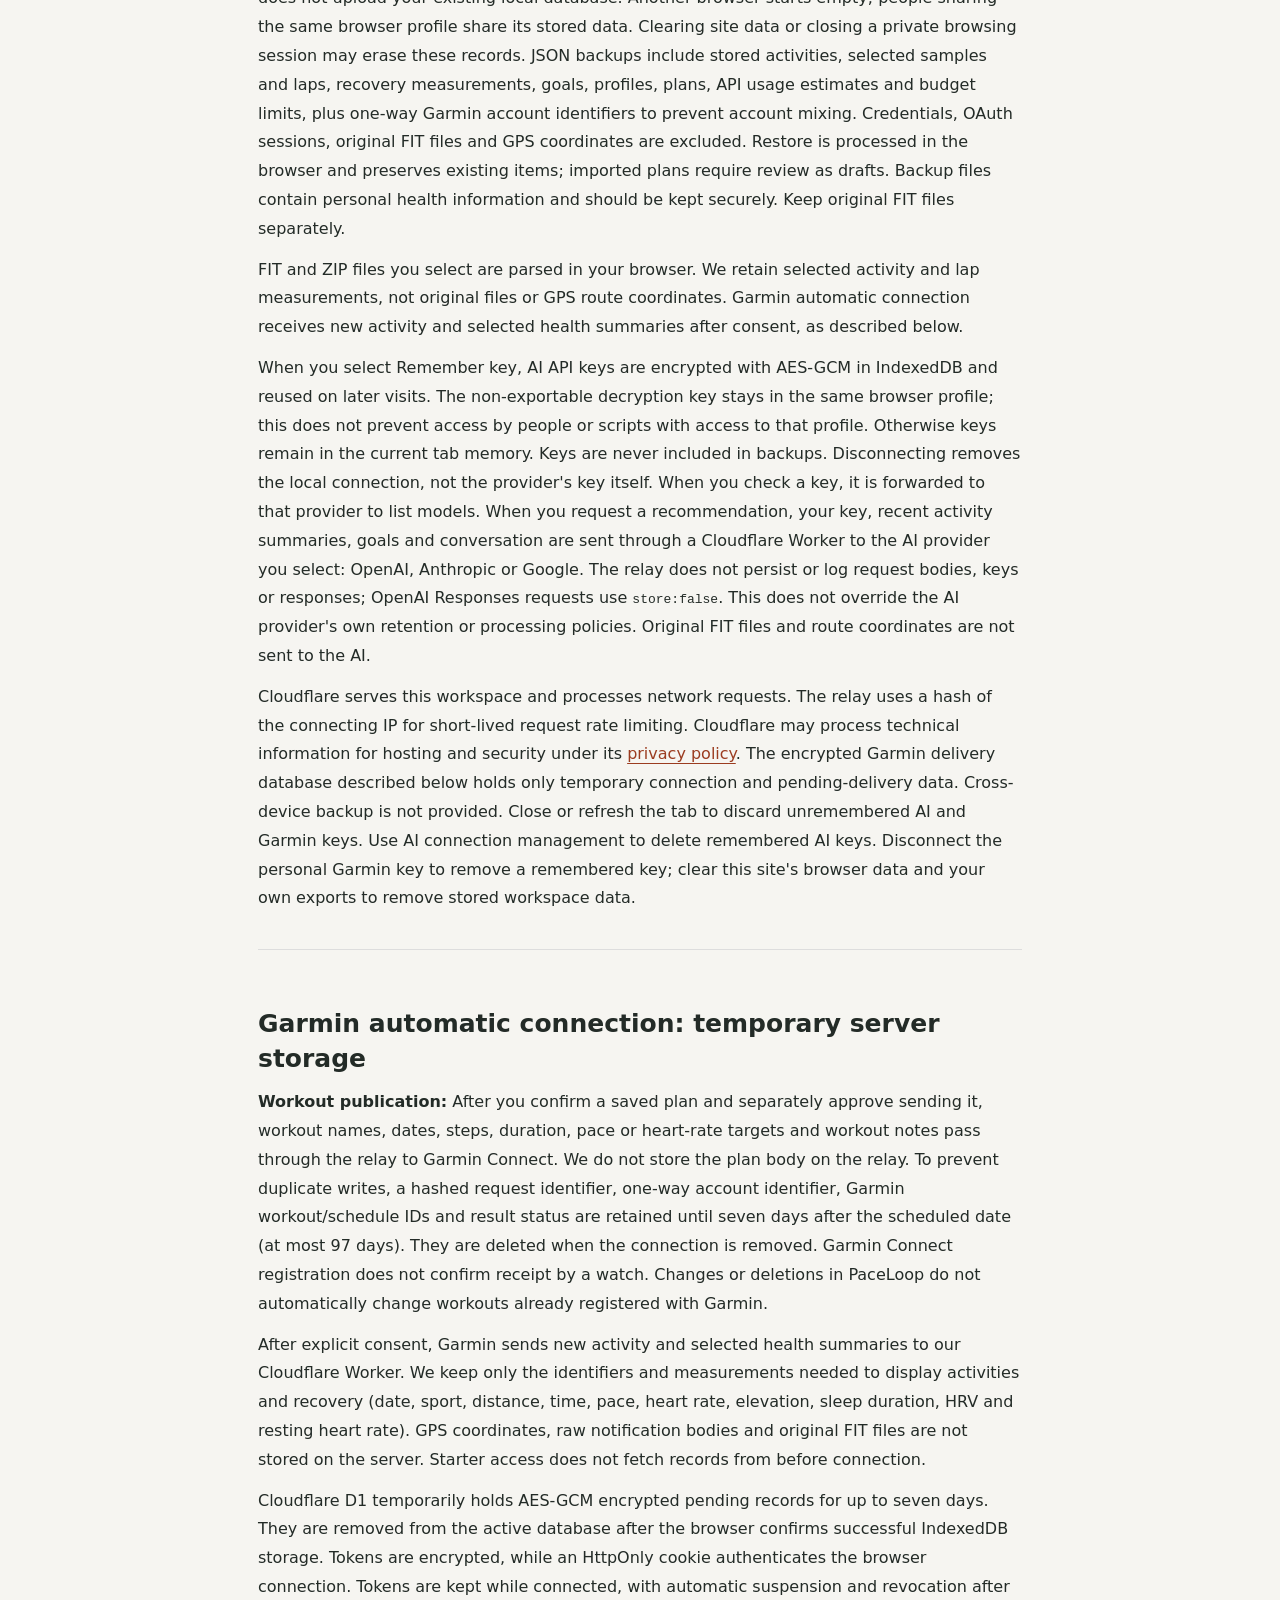
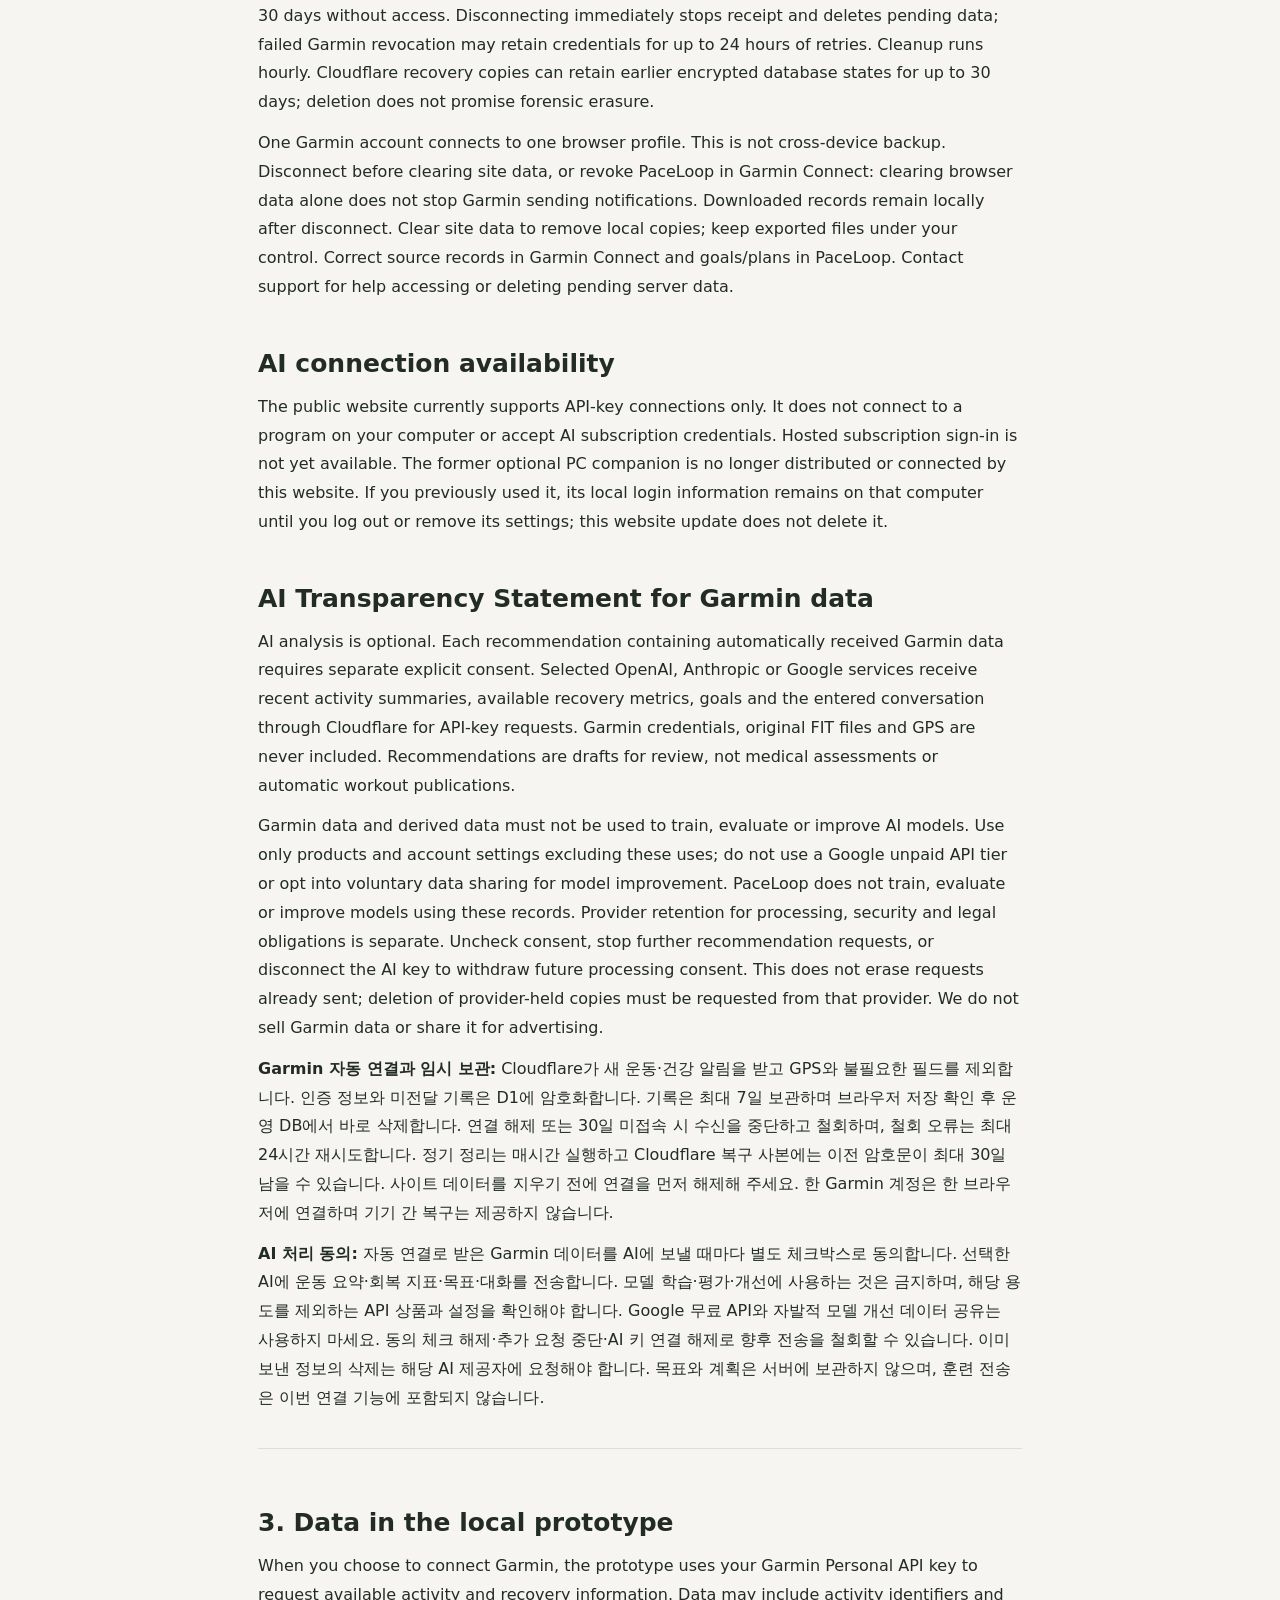
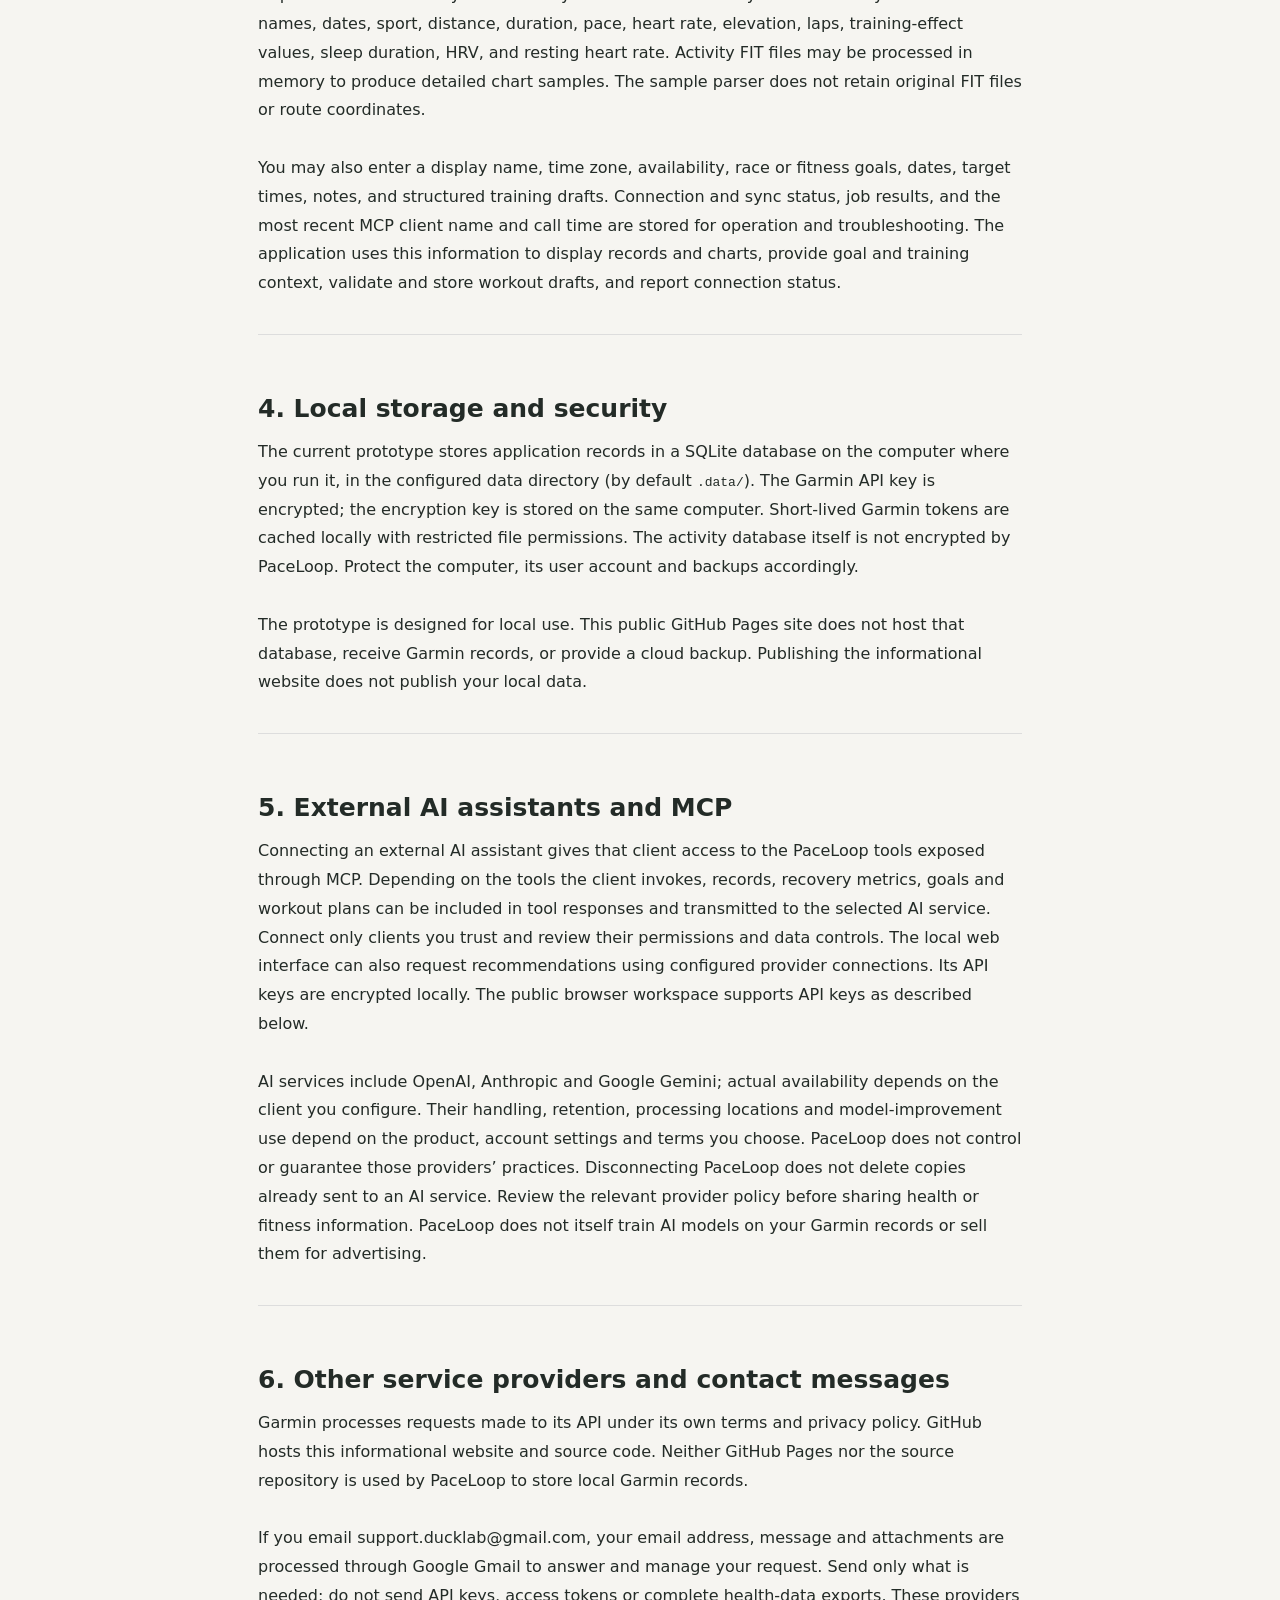
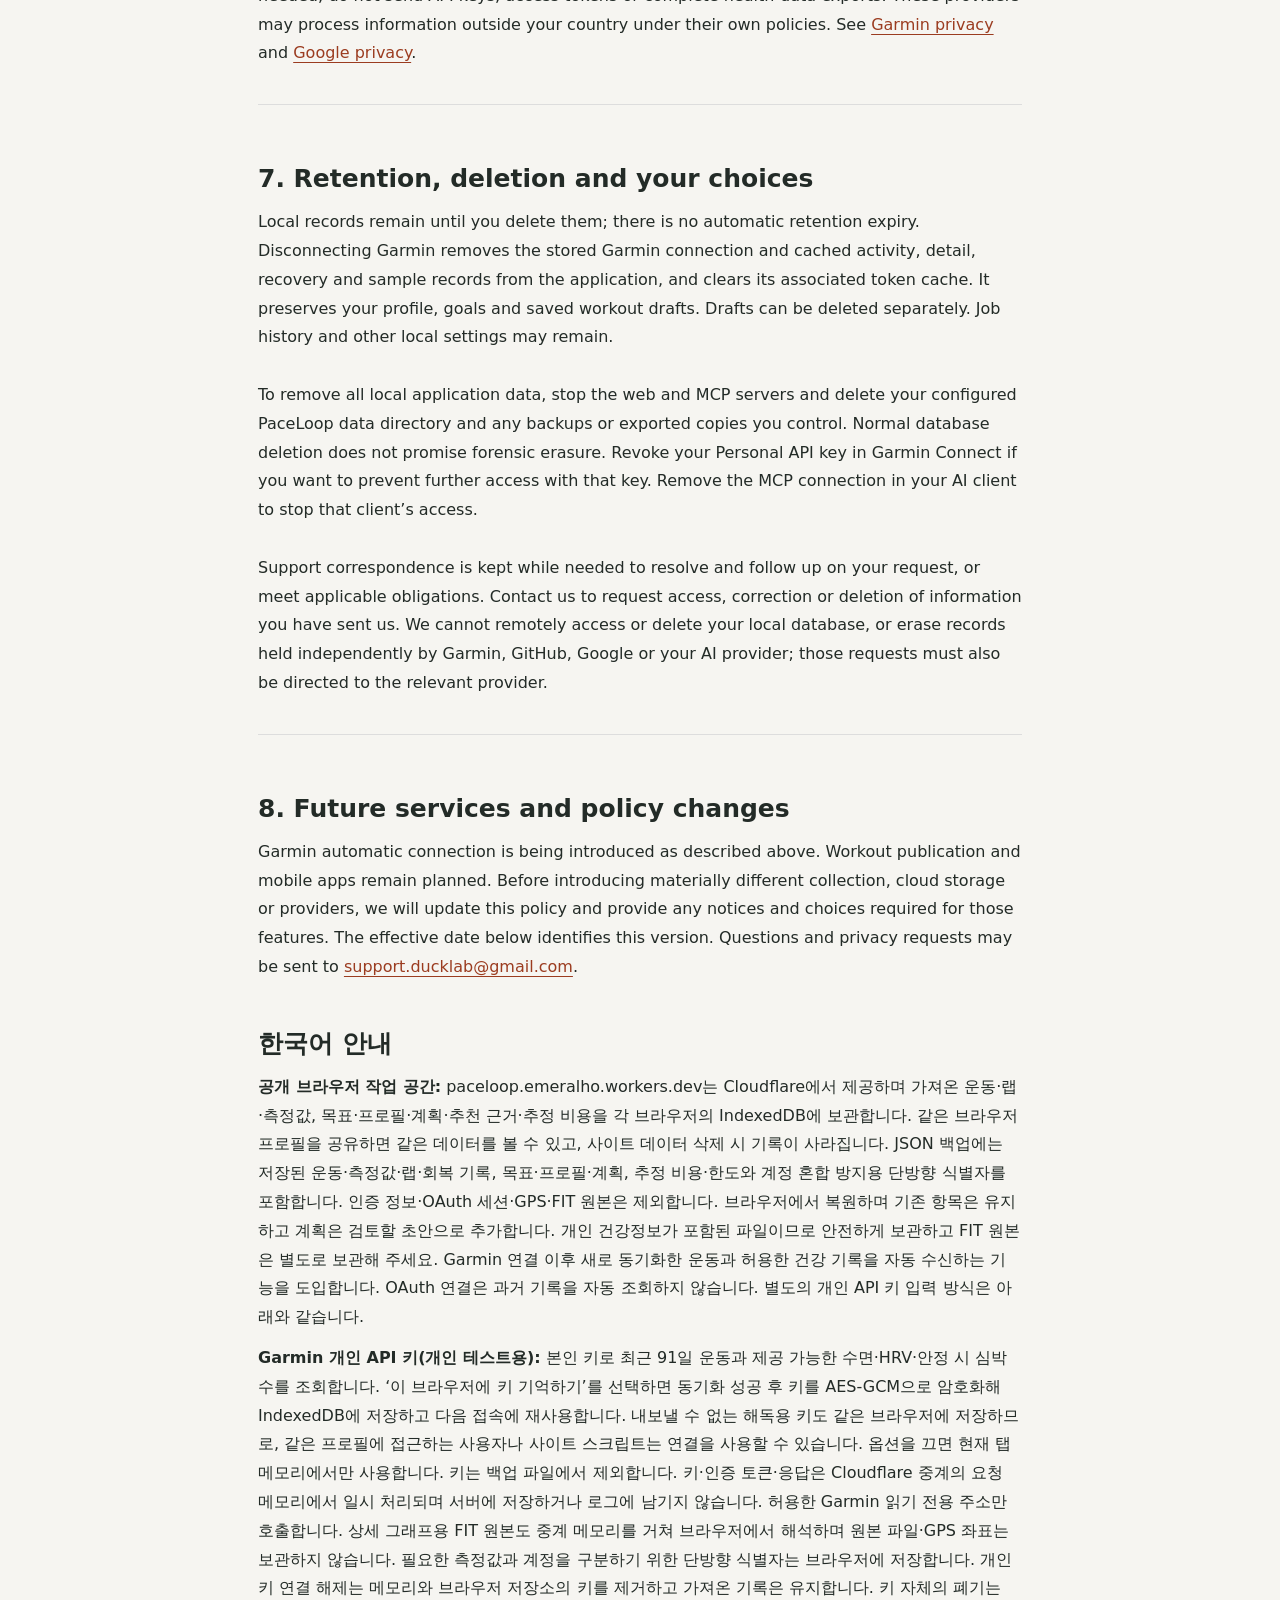
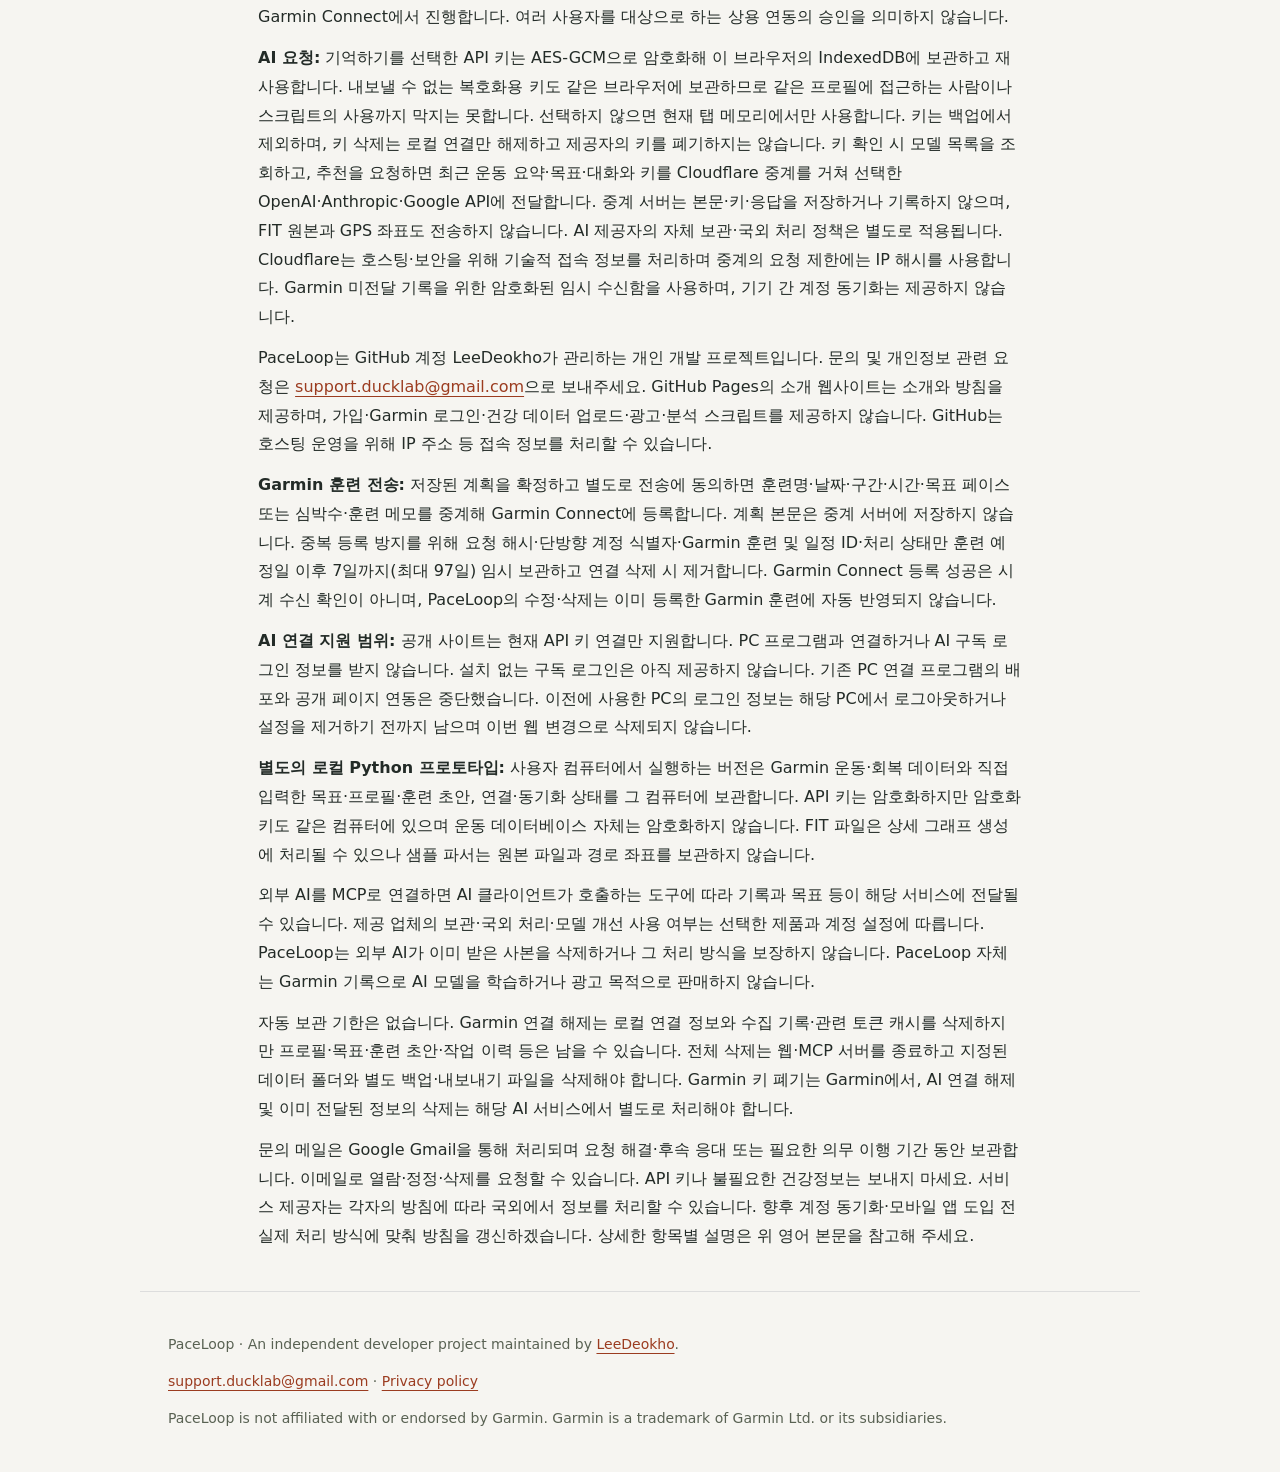
==== commit d71dd8db: "feat: publish reviewed plans through Garmin Training API" ====
--- a/privacy/index.html
+++ b/privacy/index.html
@@ -42,6 +42,7 @@
 </section>
 <section>
 <h2>Garmin automatic connection: temporary server storage</h2>
+<p><strong>Workout publication:</strong> After you confirm a saved plan and separately approve sending it, workout names, dates, steps, duration, pace or heart-rate targets and workout notes pass through the relay to Garmin Connect. We do not store the plan body on the relay. To prevent duplicate writes, a hashed request identifier, one-way account identifier, Garmin workout/schedule IDs and result status are retained until seven days after the scheduled date (at most 97 days). They are deleted when the connection is removed. Garmin Connect registration does not confirm receipt by a watch. Changes or deletions in PaceLoop do not automatically change workouts already registered with Garmin.</p>
 <p>After explicit consent, Garmin sends new activity and selected health summaries to our Cloudflare Worker. We keep only the identifiers and measurements needed to display activities and recovery (date, sport, distance, time, pace, heart rate, elevation, sleep duration, HRV and resting heart rate). GPS coordinates, raw notification bodies and original FIT files are not stored on the server. Starter access does not fetch records from before connection.</p>
 <p>Cloudflare D1 temporarily holds AES-GCM encrypted pending records for up to seven days. They are removed from the active database after the browser confirms successful IndexedDB storage. Tokens are encrypted, while an HttpOnly cookie authenticates the browser connection. Tokens are kept while connected, with automatic suspension and revocation after 30 days without access. Disconnecting immediately stops receipt and deletes pending data; failed Garmin revocation may retain credentials for up to 24 hours of retries. Cleanup runs hourly. Cloudflare recovery copies can retain earlier encrypted database states for up to 30 days; deletion does not promise forensic erasure.</p>
 <p>One Garmin account connects to one browser profile. This is not cross-device backup. Disconnect before clearing site data, or revoke PaceLoop in Garmin Connect: clearing browser data alone does not stop Garmin sending notifications. Downloaded records remain locally after disconnect. Clear site data to remove local copies; keep exported files under your control. Correct source records in Garmin Connect and goals/plans in PaceLoop. Contact support for help accessing or deleting pending server data.</p>
@@ -90,11 +91,12 @@
 <p><strong>AI 요청:</strong> 기억하기를 선택한 API 키는 AES-GCM으로 암호화해 이 브라우저의 IndexedDB에 보관하고 재사용합니다. 내보낼 수 없는 복호화용 키도 같은 브라우저에 보관하므로 같은 프로필에 접근하는 사람이나 스크립트의 사용까지 막지는 못합니다. 선택하지 않으면 현재 탭 메모리에서만 사용합니다. 키는 백업에서 제외하며, 키 삭제는 로컬 연결만 해제하고 제공자의 키를 폐기하지는 않습니다. 키 확인 시 모델 목록을 조회하고, 추천을 요청하면 최근 운동 요약·목표·대화와 키를 Cloudflare 중계를 거쳐 선택한 OpenAI·Anthropic·Google API에 전달합니다. 중계 서버는 본문·키·응답을 저장하거나 기록하지 않으며, FIT 원본과 GPS 좌표도 전송하지 않습니다. AI 제공자의 자체 보관·국외 처리 정책은 별도로 적용됩니다. Cloudflare는 호스팅·보안을 위해 기술적 접속 정보를 처리하며 중계의 요청 제한에는 IP 해시를 사용합니다. Garmin 미전달 기록을 위한 암호화된 임시 수신함을 사용하며, 기기 간 계정 동기화는 제공하지 않습니다.</p>
 
 <p>PaceLoop는 GitHub 계정 LeeDeokho가 관리하는 개인 개발 프로젝트입니다. 문의 및 개인정보 관련 요청은 <a href="mailto:support.ducklab@gmail.com">support.ducklab@gmail.com</a>으로 보내주세요. GitHub Pages의 소개 웹사이트는 소개와 방침을 제공하며, 가입·Garmin 로그인·건강 데이터 업로드·광고·분석 스크립트를 제공하지 않습니다. GitHub는 호스팅 운영을 위해 IP 주소 등 접속 정보를 처리할 수 있습니다.</p>
+<p><strong>Garmin 훈련 전송:</strong> 저장된 계획을 확정하고 별도로 전송에 동의하면 훈련명·날짜·구간·시간·목표 페이스 또는 심박수·훈련 메모를 중계해 Garmin Connect에 등록합니다. 계획 본문은 중계 서버에 저장하지 않습니다. 중복 등록 방지를 위해 요청 해시·단방향 계정 식별자·Garmin 훈련 및 일정 ID·처리 상태만 훈련 예정일 이후 7일까지(최대 97일) 임시 보관하고 연결 삭제 시 제거합니다. Garmin Connect 등록 성공은 시계 수신 확인이 아니며, PaceLoop의 수정·삭제는 이미 등록한 Garmin 훈련에 자동 반영되지 않습니다.</p>
 <p><strong>AI 연결 지원 범위:</strong> 공개 사이트는 현재 API 키 연결만 지원합니다. PC 프로그램과 연결하거나 AI 구독 로그인 정보를 받지 않습니다. 설치 없는 구독 로그인은 아직 제공하지 않습니다. 기존 PC 연결 프로그램의 배포와 공개 페이지 연동은 중단했습니다. 이전에 사용한 PC의 로그인 정보는 해당 PC에서 로그아웃하거나 설정을 제거하기 전까지 남으며 이번 웹 변경으로 삭제되지 않습니다.</p>
 <p><strong>별도의 로컬 Python 프로토타입:</strong> 사용자 컴퓨터에서 실행하는 버전은 Garmin 운동·회복 데이터와 직접 입력한 목표·프로필·훈련 초안, 연결·동기화 상태를 그 컴퓨터에 보관합니다. API 키는 암호화하지만 암호화 키도 같은 컴퓨터에 있으며 운동 데이터베이스 자체는 암호화하지 않습니다. FIT 파일은 상세 그래프 생성에 처리될 수 있으나 샘플 파서는 원본 파일과 경로 좌표를 보관하지 않습니다.</p>
 <p>외부 AI를 MCP로 연결하면 AI 클라이언트가 호출하는 도구에 따라 기록과 목표 등이 해당 서비스에 전달될 수 있습니다. 제공 업체의 보관·국외 처리·모델 개선 사용 여부는 선택한 제품과 계정 설정에 따릅니다. PaceLoop는 외부 AI가 이미 받은 사본을 삭제하거나 그 처리 방식을 보장하지 않습니다. PaceLoop 자체는 Garmin 기록으로 AI 모델을 학습하거나 광고 목적으로 판매하지 않습니다.</p>
 <p>자동 보관 기한은 없습니다. Garmin 연결 해제는 로컬 연결 정보와 수집 기록·관련 토큰 캐시를 삭제하지만 프로필·목표·훈련 초안·작업 이력 등은 남을 수 있습니다. 전체 삭제는 웹·MCP 서버를 종료하고 지정된 데이터 폴더와 별도 백업·내보내기 파일을 삭제해야 합니다. Garmin 키 폐기는 Garmin에서, AI 연결 해제 및 이미 전달된 정보의 삭제는 해당 AI 서비스에서 별도로 처리해야 합니다.</p>
-<p>문의 메일은 Google Gmail을 통해 처리되며 요청 해결·후속 응대 또는 필요한 의무 이행 기간 동안 보관합니다. 이메일로 열람·정정·삭제를 요청할 수 있습니다. API 키나 불필요한 건강정보는 보내지 마세요. 서비스 제공자는 각자의 방침에 따라 국외에서 정보를 처리할 수 있습니다. 향후 클라우드 서비스·Garmin 훈련 전송·모바일 앱 도입 전 실제 처리 방식에 맞춰 방침을 갱신하겠습니다. 상세한 항목별 설명은 위 영어 본문을 참고해 주세요.</p>
+<p>문의 메일은 Google Gmail을 통해 처리되며 요청 해결·후속 응대 또는 필요한 의무 이행 기간 동안 보관합니다. 이메일로 열람·정정·삭제를 요청할 수 있습니다. API 키나 불필요한 건강정보는 보내지 마세요. 서비스 제공자는 각자의 방침에 따라 국외에서 정보를 처리할 수 있습니다. 향후 계정 동기화·모바일 앱 도입 전 실제 처리 방식에 맞춰 방침을 갱신하겠습니다. 상세한 항목별 설명은 위 영어 본문을 참고해 주세요.</p>
 </section>
 </div>
 </main>
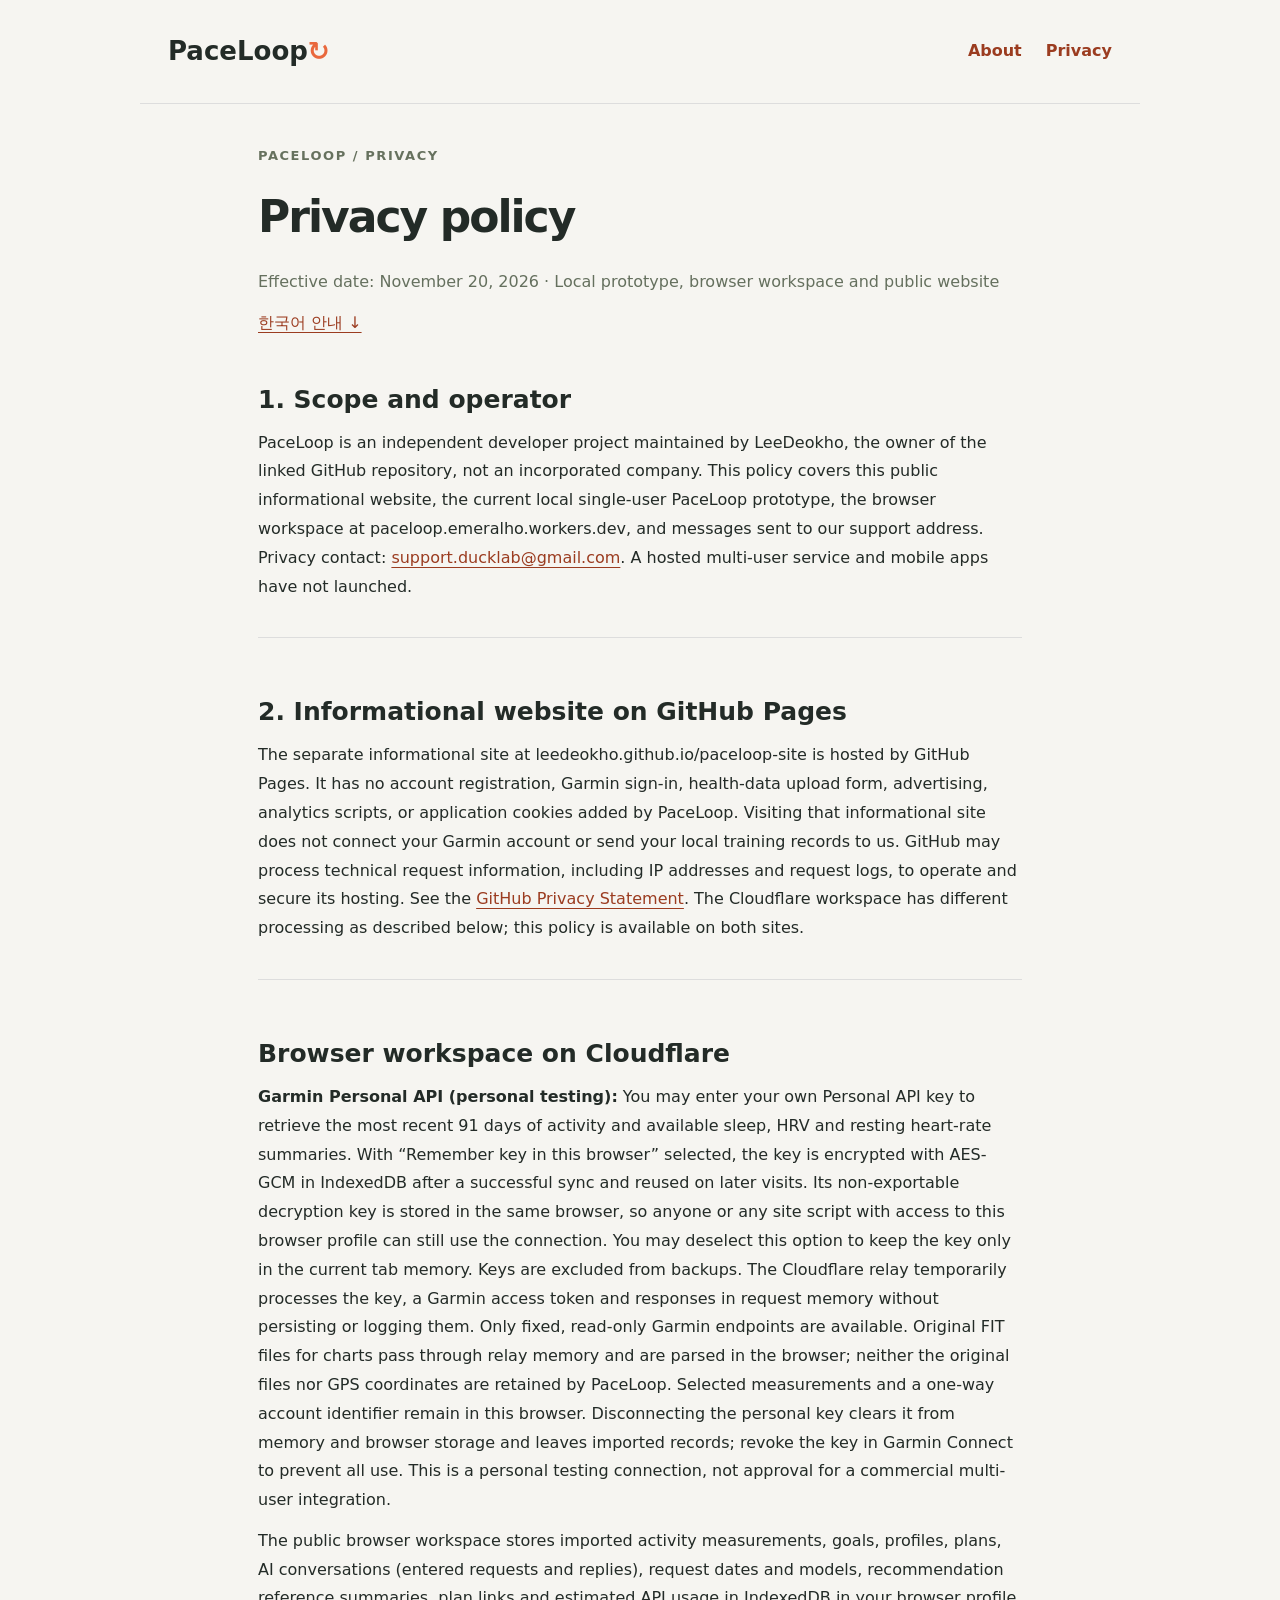
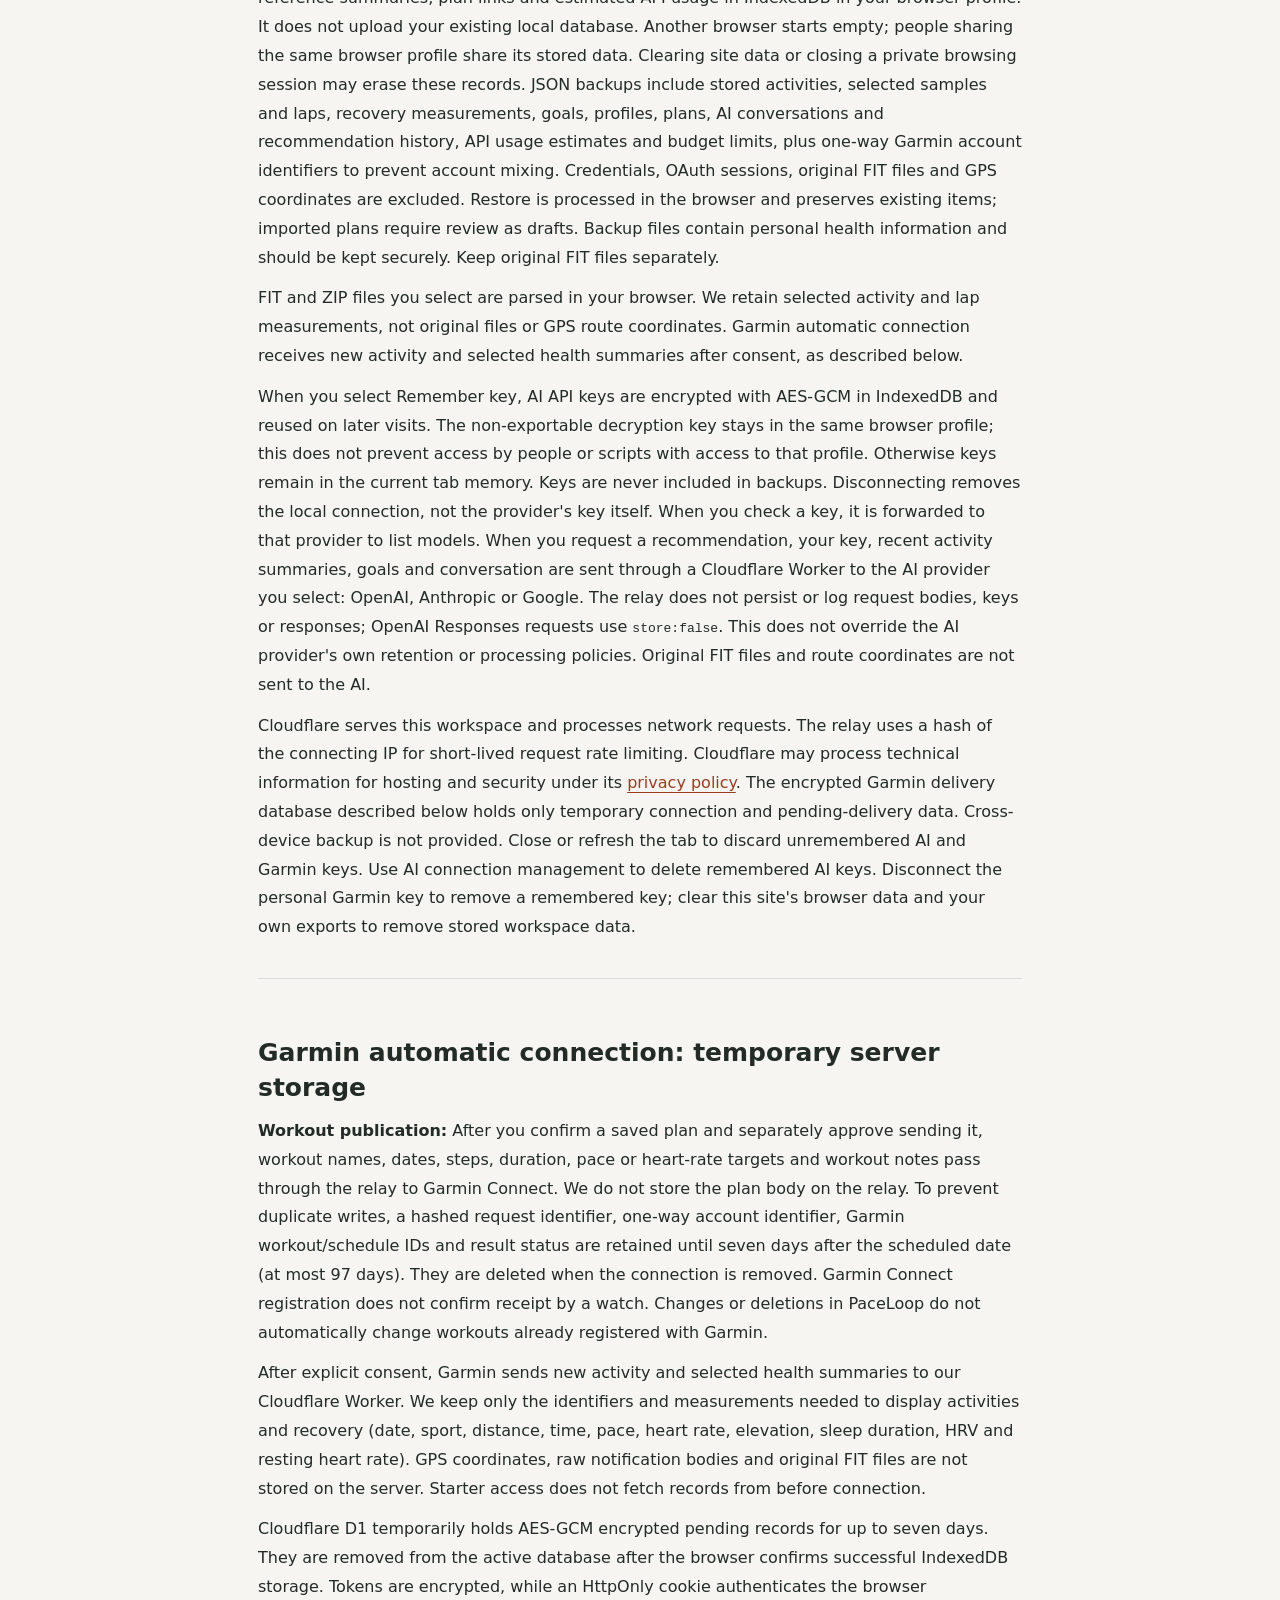
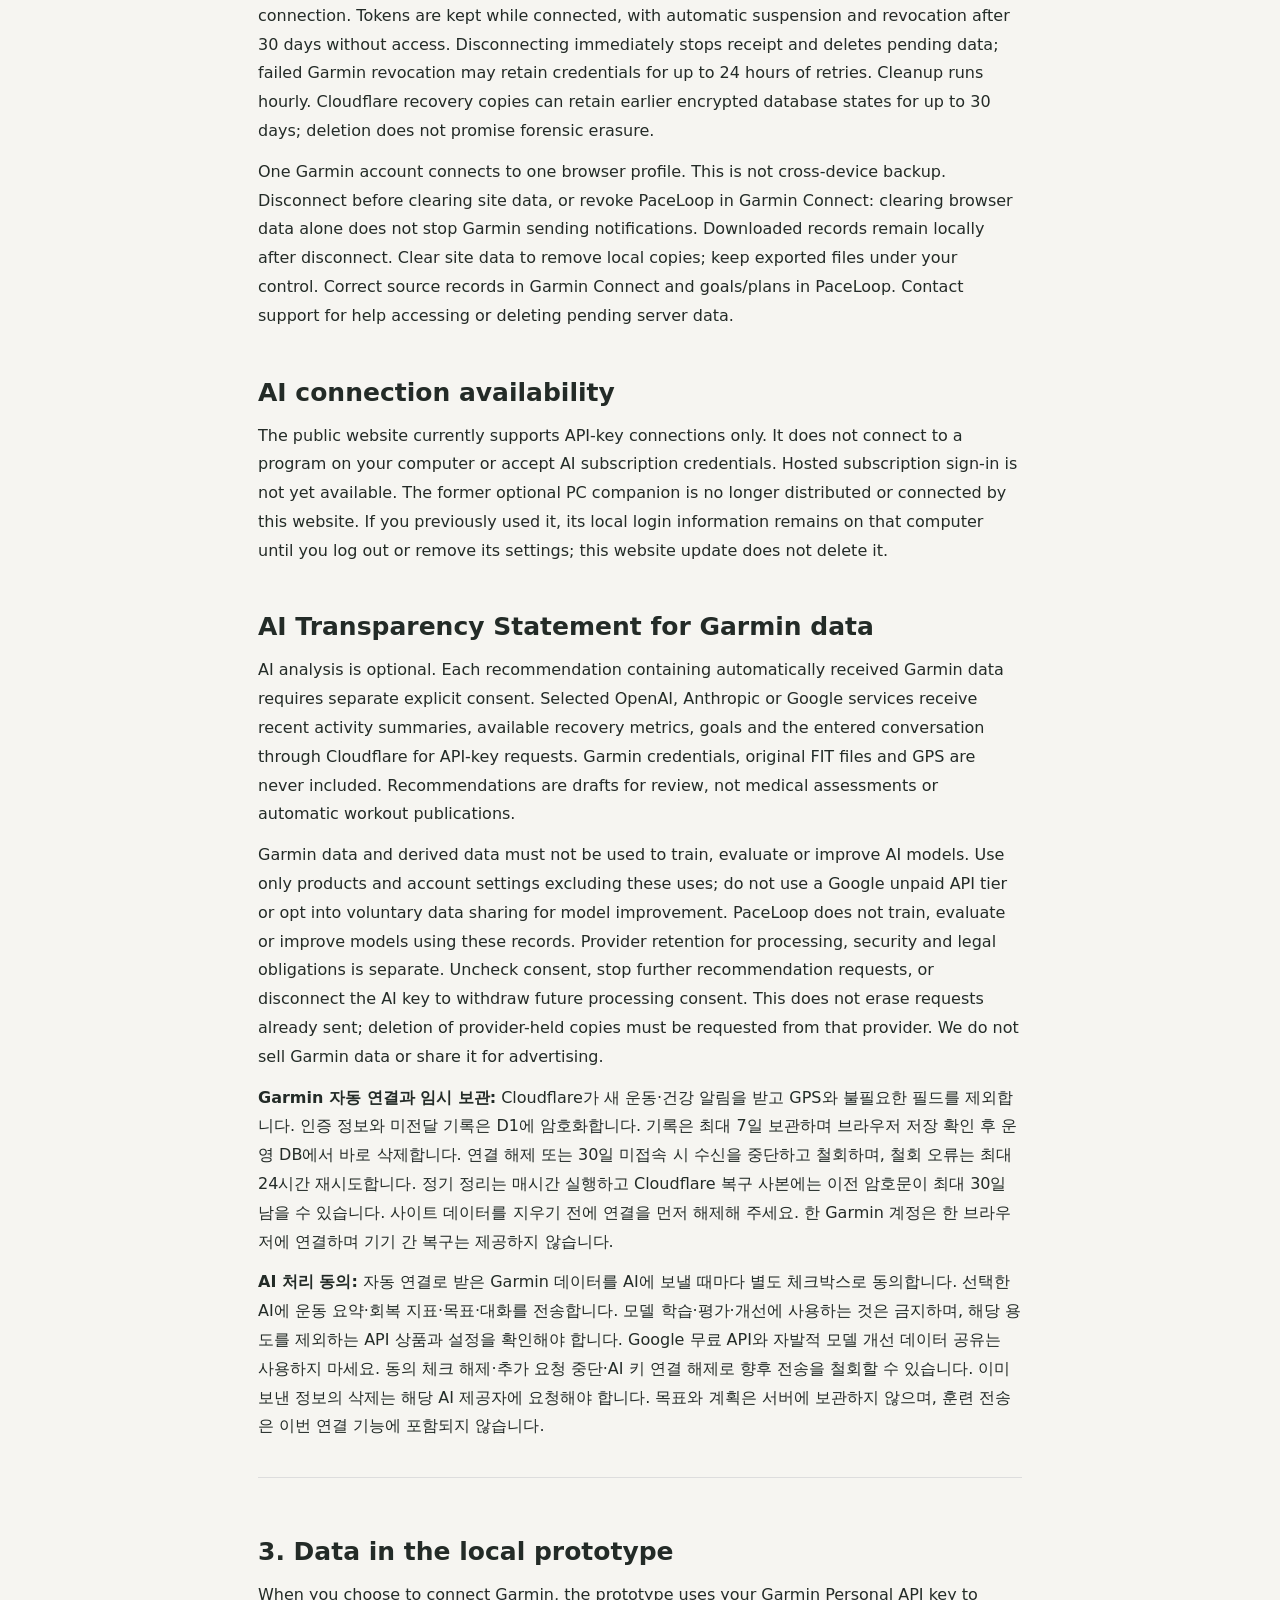
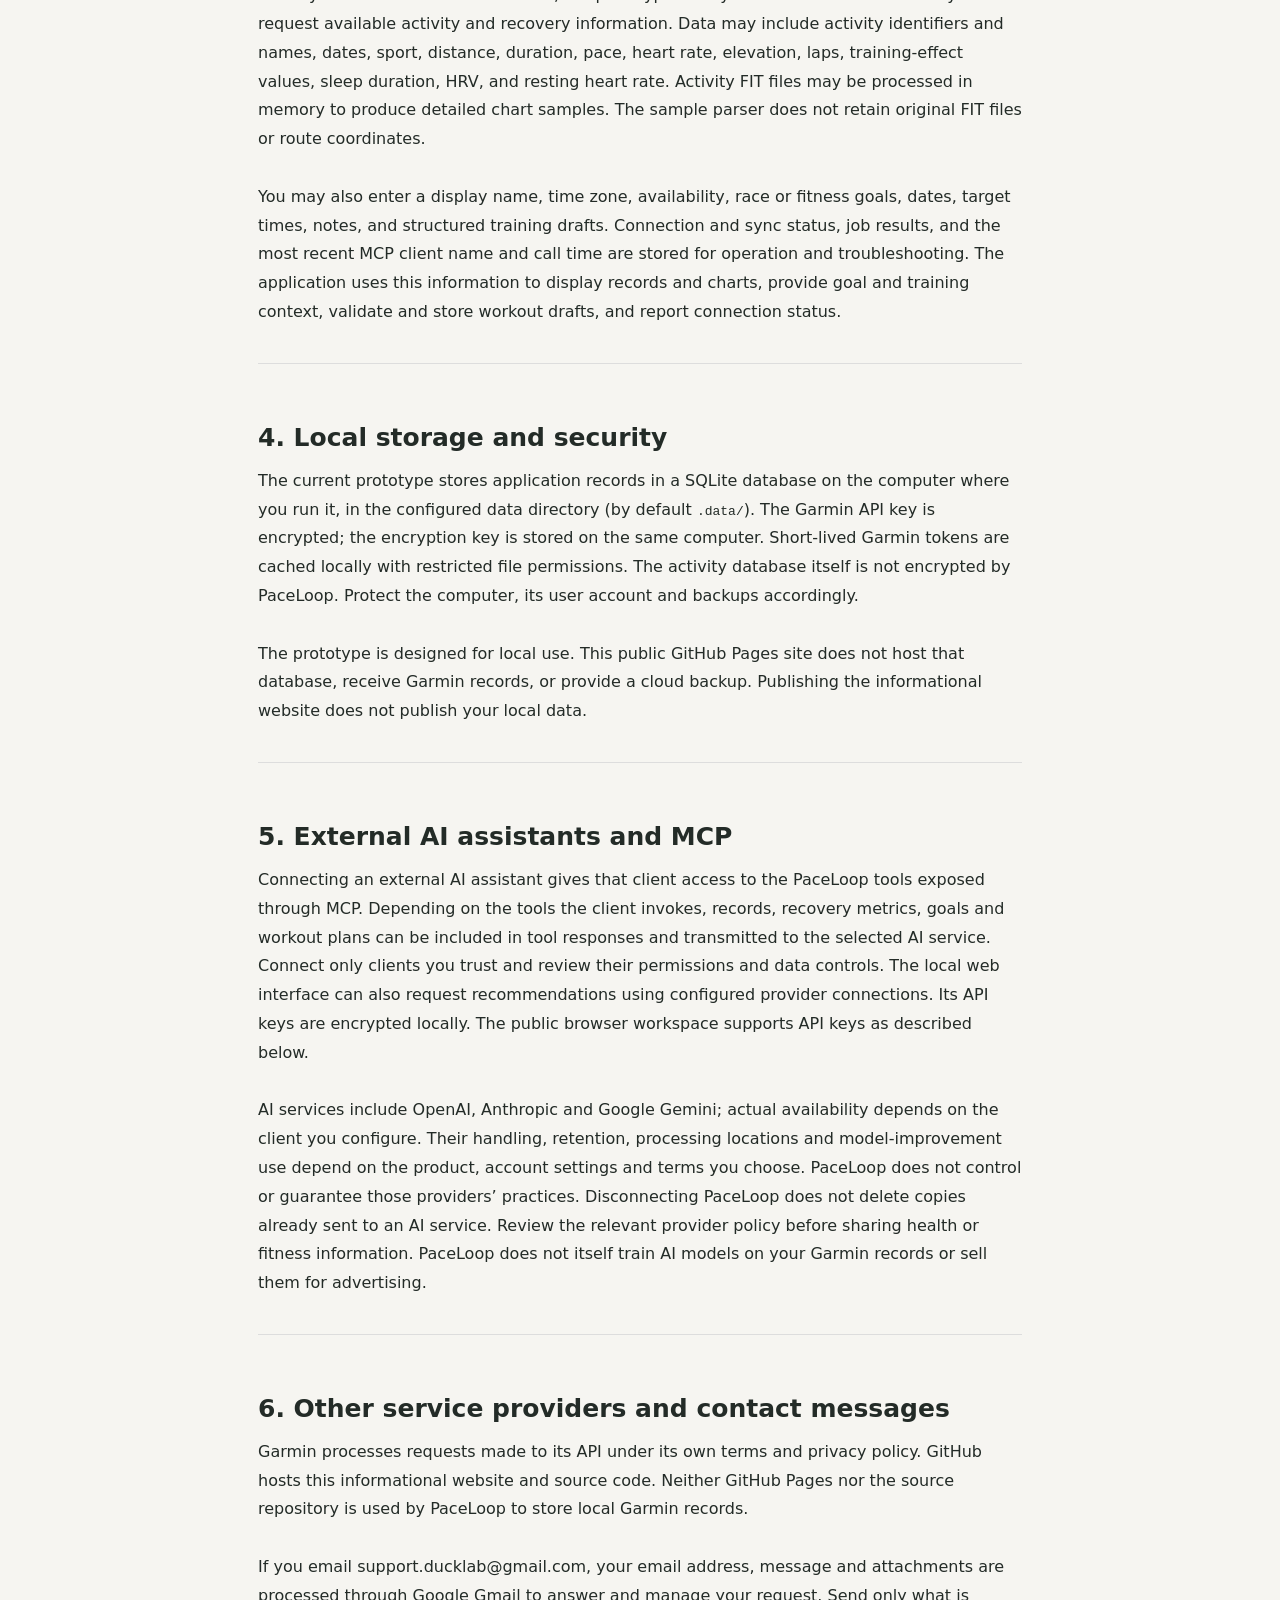
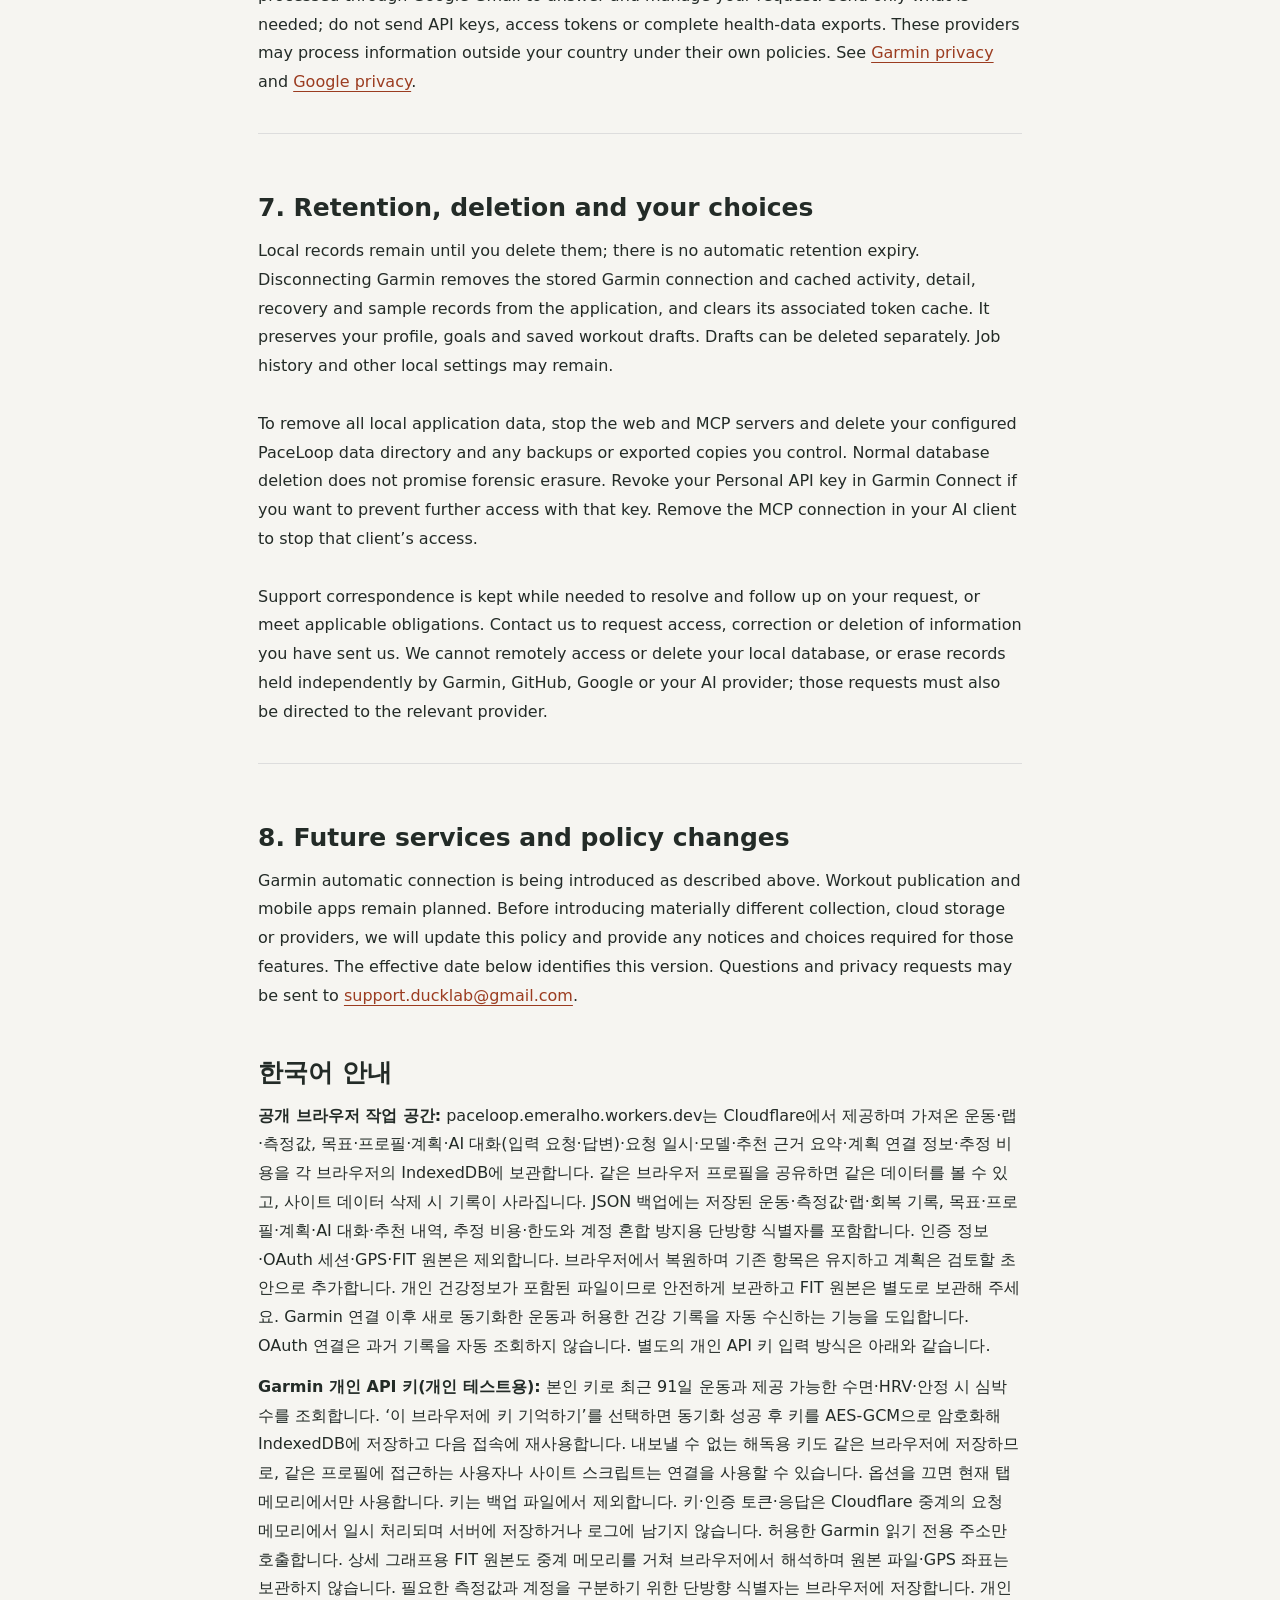
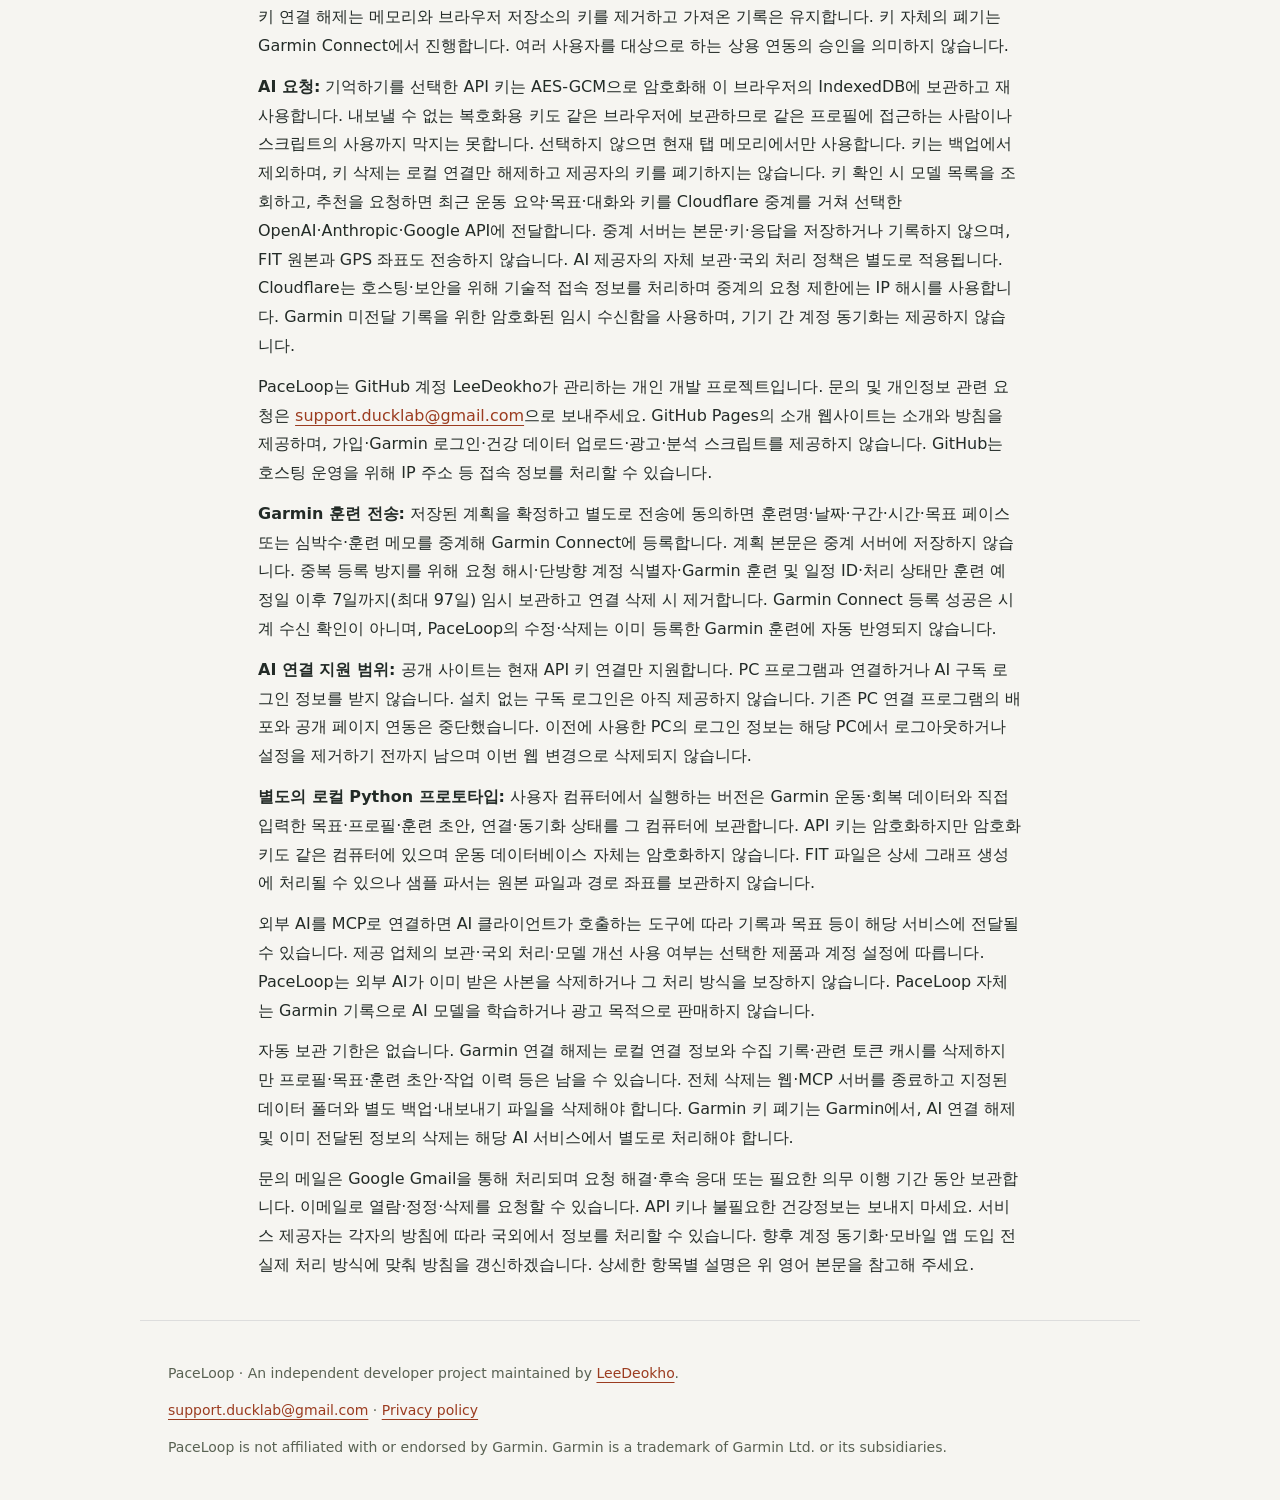
==== commit 250f29bd: "feat: persist browser AI conversations with cost and plan history" ====
--- a/privacy/index.html
+++ b/privacy/index.html
@@ -19,7 +19,7 @@
 <main class="policy">
 <p class="eyebrow">PACELOOP / PRIVACY</p>
 <h1>Privacy policy</h1>
-<p class="muted">Effective date: November 18, 2026 · Local prototype, browser workspace and public website</p>
+<p class="muted">Effective date: November 20, 2026 · Local prototype, browser workspace and public website</p>
 <p>
 <a href="#korean">한국어 안내 ↓</a>
 </p>
@@ -35,7 +35,7 @@
 <h2>Browser workspace on Cloudflare</h2>
 <p><strong>Garmin Personal API (personal testing):</strong> You may enter your own Personal API key to retrieve the most recent 91 days of activity and available sleep, HRV and resting heart-rate summaries. With “Remember key in this browser” selected, the key is encrypted with AES-GCM in IndexedDB after a successful sync and reused on later visits. Its non-exportable decryption key is stored in the same browser, so anyone or any site script with access to this browser profile can still use the connection. You may deselect this option to keep the key only in the current tab memory. Keys are excluded from backups. The Cloudflare relay temporarily processes the key, a Garmin access token and responses in request memory without persisting or logging them. Only fixed, read-only Garmin endpoints are available. Original FIT files for charts pass through relay memory and are parsed in the browser; neither the original files nor GPS coordinates are retained by PaceLoop. Selected measurements and a one-way account identifier remain in this browser. Disconnecting the personal key clears it from memory and browser storage and leaves imported records; revoke the key in Garmin Connect to prevent all use. This is a personal testing connection, not approval for a commercial multi-user integration.</p>
 
-<p>The public browser workspace stores imported activity measurements, goals, profiles, plans, recommendation context and estimated API usage in IndexedDB in your browser profile. It does not upload your existing local database. Another browser starts empty; people sharing the same browser profile share its stored data. Clearing site data or closing a private browsing session may erase these records. JSON backups include stored activities, selected samples and laps, recovery measurements, goals, profiles, plans, API usage estimates and budget limits, plus one-way Garmin account identifiers to prevent account mixing. Credentials, OAuth sessions, original FIT files and GPS coordinates are excluded. Restore is processed in the browser and preserves existing items; imported plans require review as drafts. Backup files contain personal health information and should be kept securely. Keep original FIT files separately.</p>
+<p>The public browser workspace stores imported activity measurements, goals, profiles, plans, AI conversations (entered requests and replies), request dates and models, recommendation reference summaries, plan links and estimated API usage in IndexedDB in your browser profile. It does not upload your existing local database. Another browser starts empty; people sharing the same browser profile share its stored data. Clearing site data or closing a private browsing session may erase these records. JSON backups include stored activities, selected samples and laps, recovery measurements, goals, profiles, plans, AI conversations and recommendation history, API usage estimates and budget limits, plus one-way Garmin account identifiers to prevent account mixing. Credentials, OAuth sessions, original FIT files and GPS coordinates are excluded. Restore is processed in the browser and preserves existing items; imported plans require review as drafts. Backup files contain personal health information and should be kept securely. Keep original FIT files separately.</p>
 <p>FIT and ZIP files you select are parsed in your browser. We retain selected activity and lap measurements, not original files or GPS route coordinates. Garmin automatic connection receives new activity and selected health summaries after consent, as described below.</p>
 <p>When you select Remember key, AI API keys are encrypted with AES-GCM in IndexedDB and reused on later visits. The non-exportable decryption key stays in the same browser profile; this does not prevent access by people or scripts with access to that profile. Otherwise keys remain in the current tab memory. Keys are never included in backups. Disconnecting removes the local connection, not the provider's key itself. When you check a key, it is forwarded to that provider to list models. When you request a recommendation, your key, recent activity summaries, goals and conversation are sent through a Cloudflare Worker to the AI provider you select: OpenAI, Anthropic or Google. The relay does not persist or log request bodies, keys or responses; OpenAI Responses requests use <code>store:false</code>. This does not override the AI provider's own retention or processing policies. Original FIT files and route coordinates are not sent to the AI.</p>
 <p>Cloudflare serves this workspace and processes network requests. The relay uses a hash of the connecting IP for short-lived request rate limiting. Cloudflare may process technical information for hosting and security under its <a href="https://www.cloudflare.com/privacypolicy/">privacy policy</a>. The encrypted Garmin delivery database described below holds only temporary connection and pending-delivery data. Cross-device backup is not provided. Close or refresh the tab to discard unremembered AI and Garmin keys. Use AI connection management to delete remembered AI keys. Disconnect the personal Garmin key to remove a remembered key; clear this site's browser data and your own exports to remove stored workspace data.</p>
@@ -86,7 +86,7 @@
 </section>
 <div id="korean">
 <section lang="ko">
-<h2>한국어 안내</h2><p><strong>공개 브라우저 작업 공간:</strong> paceloop.emeralho.workers.dev는 Cloudflare에서 제공하며 가져온 운동·랩·측정값, 목표·프로필·계획·추천 근거·추정 비용을 각 브라우저의 IndexedDB에 보관합니다. 같은 브라우저 프로필을 공유하면 같은 데이터를 볼 수 있고, 사이트 데이터 삭제 시 기록이 사라집니다. JSON 백업에는 저장된 운동·측정값·랩·회복 기록, 목표·프로필·계획, 추정 비용·한도와 계정 혼합 방지용 단방향 식별자를 포함합니다. 인증 정보·OAuth 세션·GPS·FIT 원본은 제외합니다. 브라우저에서 복원하며 기존 항목은 유지하고 계획은 검토할 초안으로 추가합니다. 개인 건강정보가 포함된 파일이므로 안전하게 보관하고 FIT 원본은 별도로 보관해 주세요. Garmin 연결 이후 새로 동기화한 운동과 허용한 건강 기록을 자동 수신하는 기능을 도입합니다. OAuth 연결은 과거 기록을 자동 조회하지 않습니다. 별도의 개인 API 키 입력 방식은 아래와 같습니다.</p>
+<h2>한국어 안내</h2><p><strong>공개 브라우저 작업 공간:</strong> paceloop.emeralho.workers.dev는 Cloudflare에서 제공하며 가져온 운동·랩·측정값, 목표·프로필·계획·AI 대화(입력 요청·답변)·요청 일시·모델·추천 근거 요약·계획 연결 정보·추정 비용을 각 브라우저의 IndexedDB에 보관합니다. 같은 브라우저 프로필을 공유하면 같은 데이터를 볼 수 있고, 사이트 데이터 삭제 시 기록이 사라집니다. JSON 백업에는 저장된 운동·측정값·랩·회복 기록, 목표·프로필·계획·AI 대화·추천 내역, 추정 비용·한도와 계정 혼합 방지용 단방향 식별자를 포함합니다. 인증 정보·OAuth 세션·GPS·FIT 원본은 제외합니다. 브라우저에서 복원하며 기존 항목은 유지하고 계획은 검토할 초안으로 추가합니다. 개인 건강정보가 포함된 파일이므로 안전하게 보관하고 FIT 원본은 별도로 보관해 주세요. Garmin 연결 이후 새로 동기화한 운동과 허용한 건강 기록을 자동 수신하는 기능을 도입합니다. OAuth 연결은 과거 기록을 자동 조회하지 않습니다. 별도의 개인 API 키 입력 방식은 아래와 같습니다.</p>
 <p><strong>Garmin 개인 API 키(개인 테스트용):</strong> 본인 키로 최근 91일 운동과 제공 가능한 수면·HRV·안정 시 심박수를 조회합니다. ‘이 브라우저에 키 기억하기’를 선택하면 동기화 성공 후 키를 AES-GCM으로 암호화해 IndexedDB에 저장하고 다음 접속에 재사용합니다. 내보낼 수 없는 해독용 키도 같은 브라우저에 저장하므로, 같은 프로필에 접근하는 사용자나 사이트 스크립트는 연결을 사용할 수 있습니다. 옵션을 끄면 현재 탭 메모리에서만 사용합니다. 키는 백업 파일에서 제외합니다. 키·인증 토큰·응답은 Cloudflare 중계의 요청 메모리에서 일시 처리되며 서버에 저장하거나 로그에 남기지 않습니다. 허용한 Garmin 읽기 전용 주소만 호출합니다. 상세 그래프용 FIT 원본도 중계 메모리를 거쳐 브라우저에서 해석하며 원본 파일·GPS 좌표는 보관하지 않습니다. 필요한 측정값과 계정을 구분하기 위한 단방향 식별자는 브라우저에 저장합니다. 개인 키 연결 해제는 메모리와 브라우저 저장소의 키를 제거하고 가져온 기록은 유지합니다. 키 자체의 폐기는 Garmin Connect에서 진행합니다. 여러 사용자를 대상으로 하는 상용 연동의 승인을 의미하지 않습니다.</p>
 <p><strong>AI 요청:</strong> 기억하기를 선택한 API 키는 AES-GCM으로 암호화해 이 브라우저의 IndexedDB에 보관하고 재사용합니다. 내보낼 수 없는 복호화용 키도 같은 브라우저에 보관하므로 같은 프로필에 접근하는 사람이나 스크립트의 사용까지 막지는 못합니다. 선택하지 않으면 현재 탭 메모리에서만 사용합니다. 키는 백업에서 제외하며, 키 삭제는 로컬 연결만 해제하고 제공자의 키를 폐기하지는 않습니다. 키 확인 시 모델 목록을 조회하고, 추천을 요청하면 최근 운동 요약·목표·대화와 키를 Cloudflare 중계를 거쳐 선택한 OpenAI·Anthropic·Google API에 전달합니다. 중계 서버는 본문·키·응답을 저장하거나 기록하지 않으며, FIT 원본과 GPS 좌표도 전송하지 않습니다. AI 제공자의 자체 보관·국외 처리 정책은 별도로 적용됩니다. Cloudflare는 호스팅·보안을 위해 기술적 접속 정보를 처리하며 중계의 요청 제한에는 IP 해시를 사용합니다. Garmin 미전달 기록을 위한 암호화된 임시 수신함을 사용하며, 기기 간 계정 동기화는 제공하지 않습니다.</p>
 
